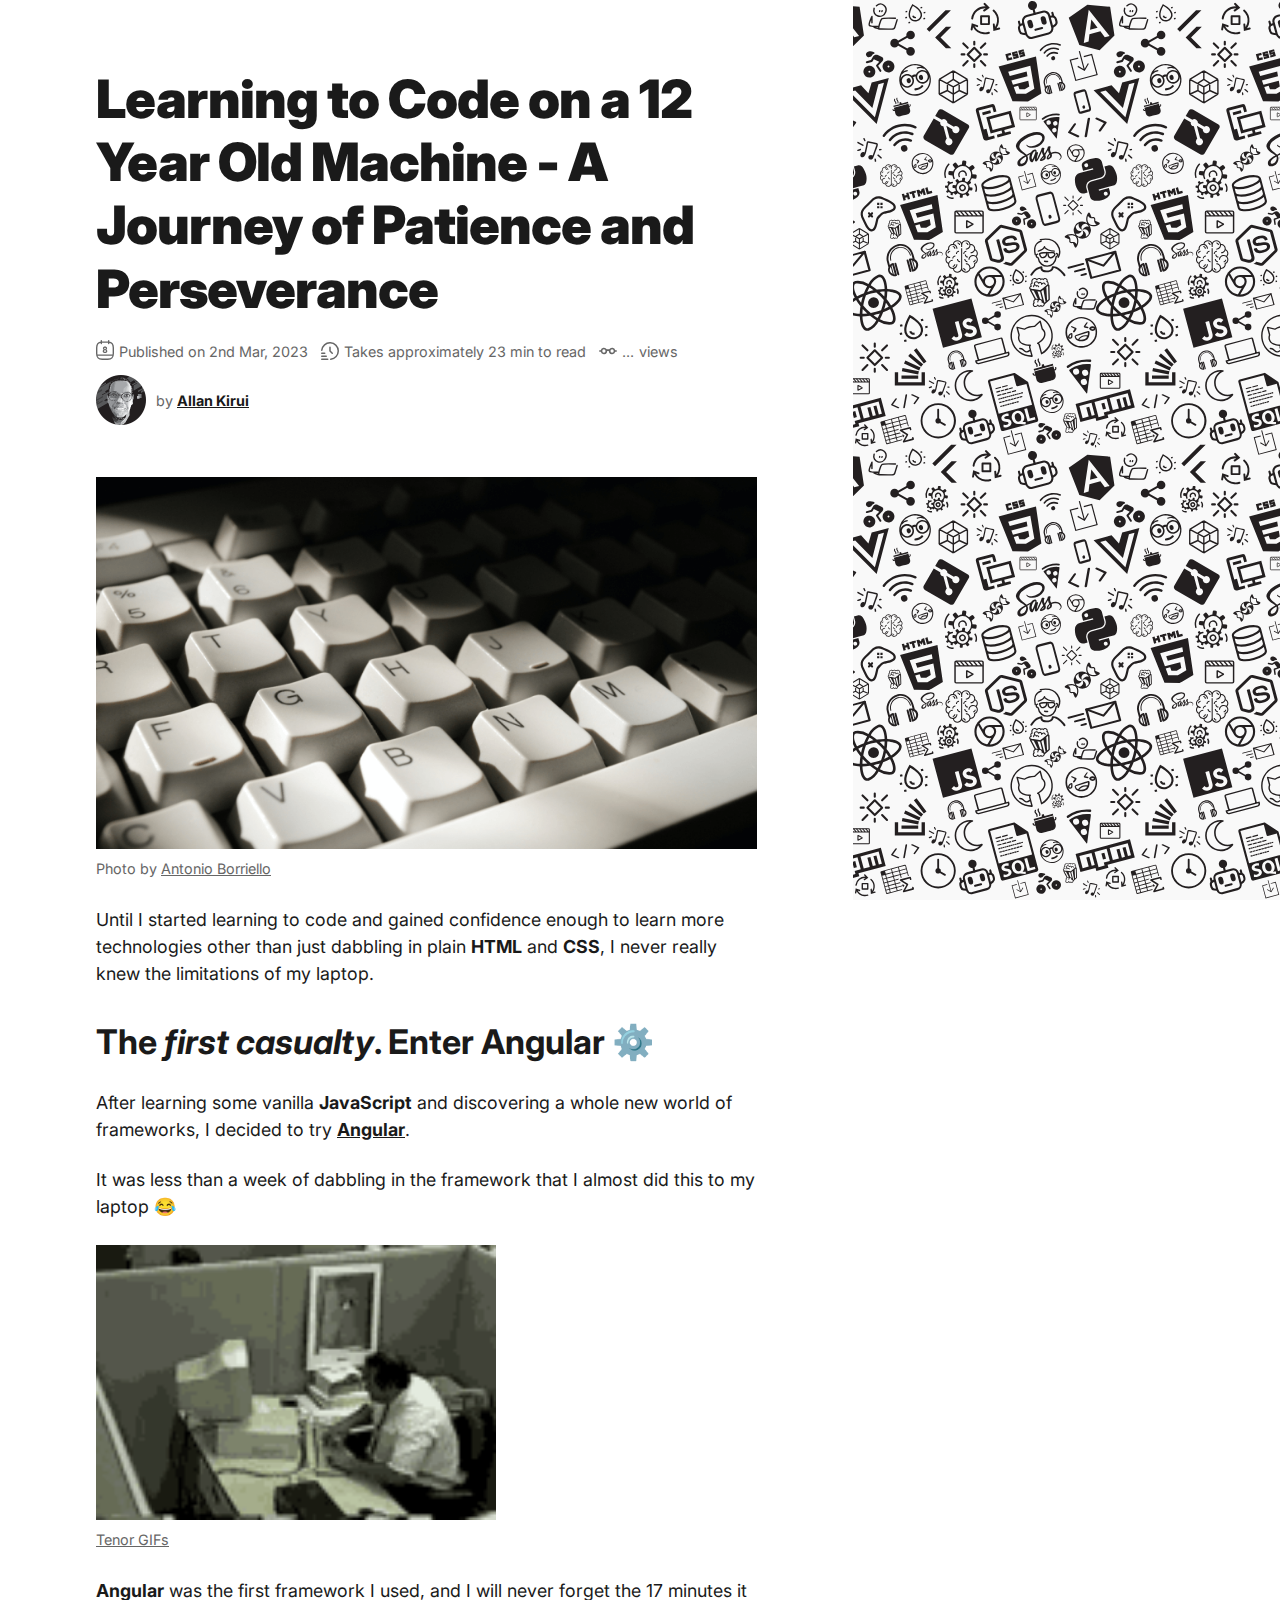
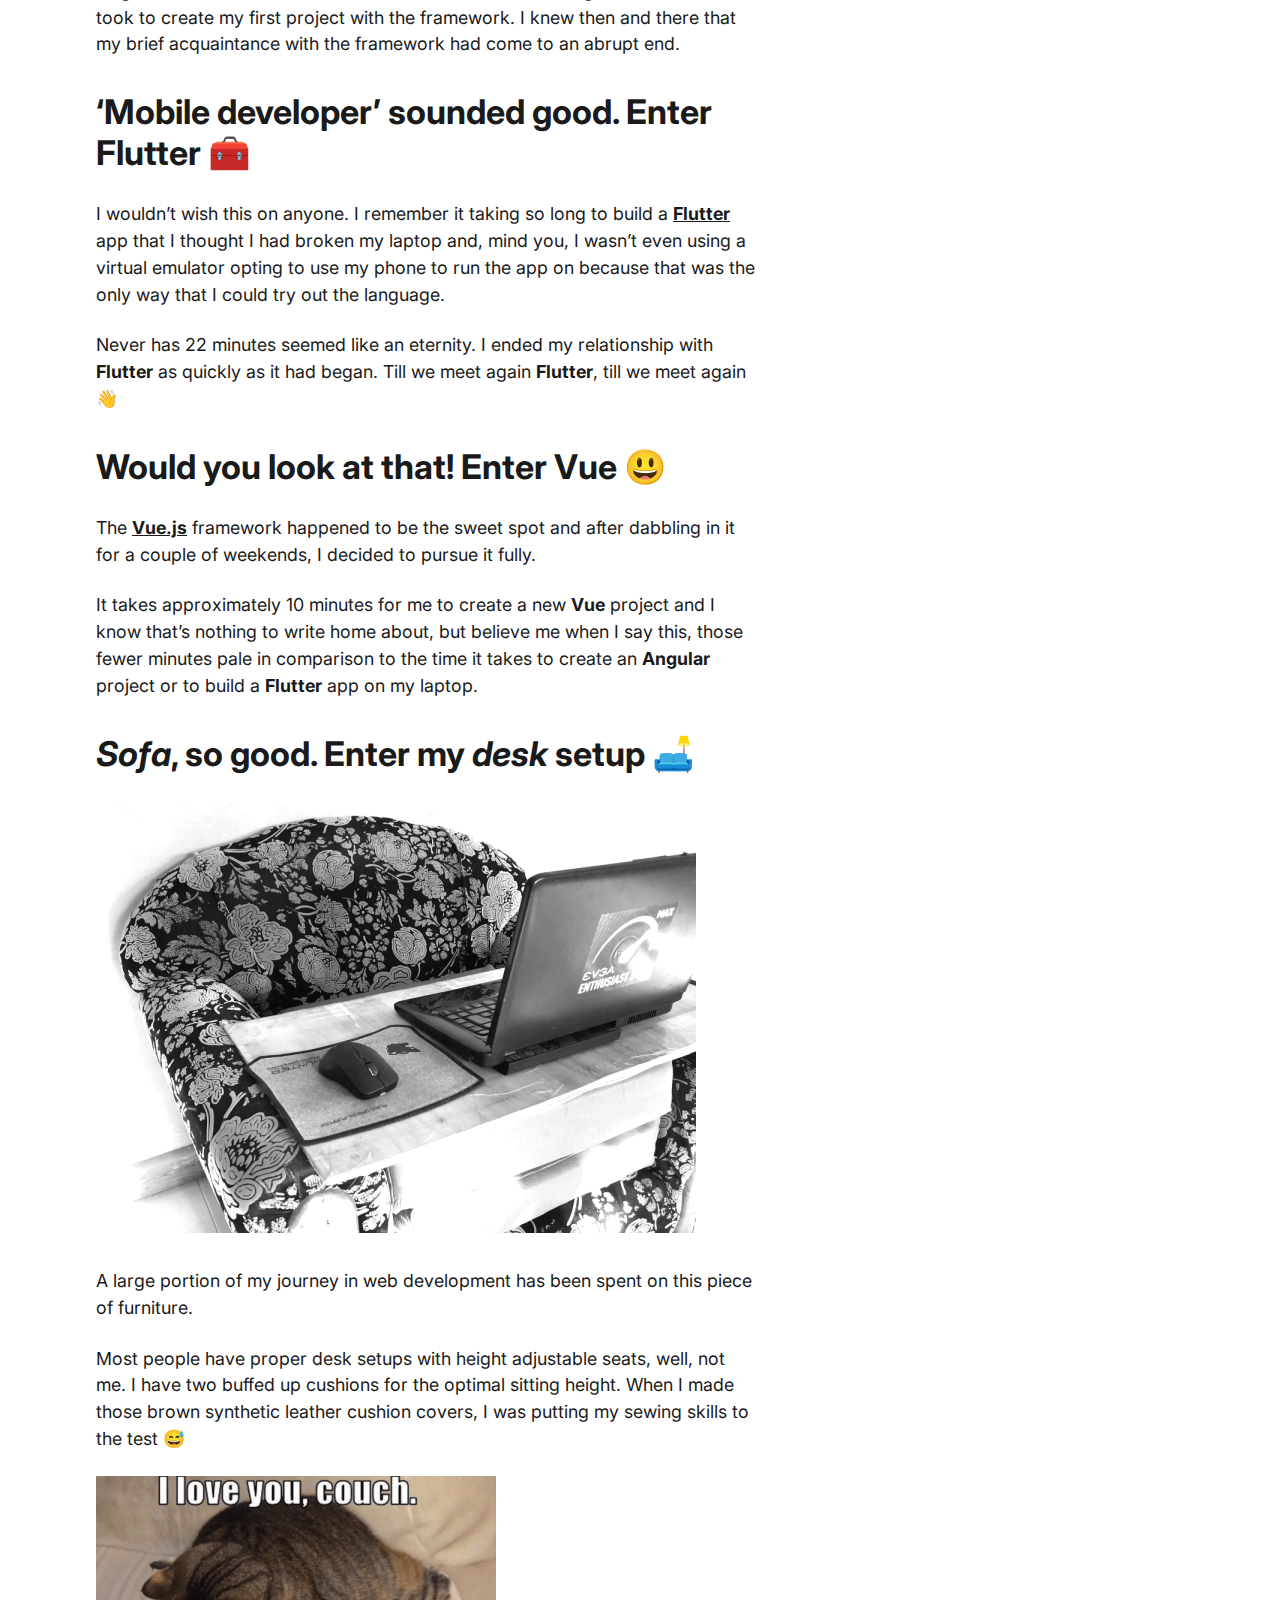
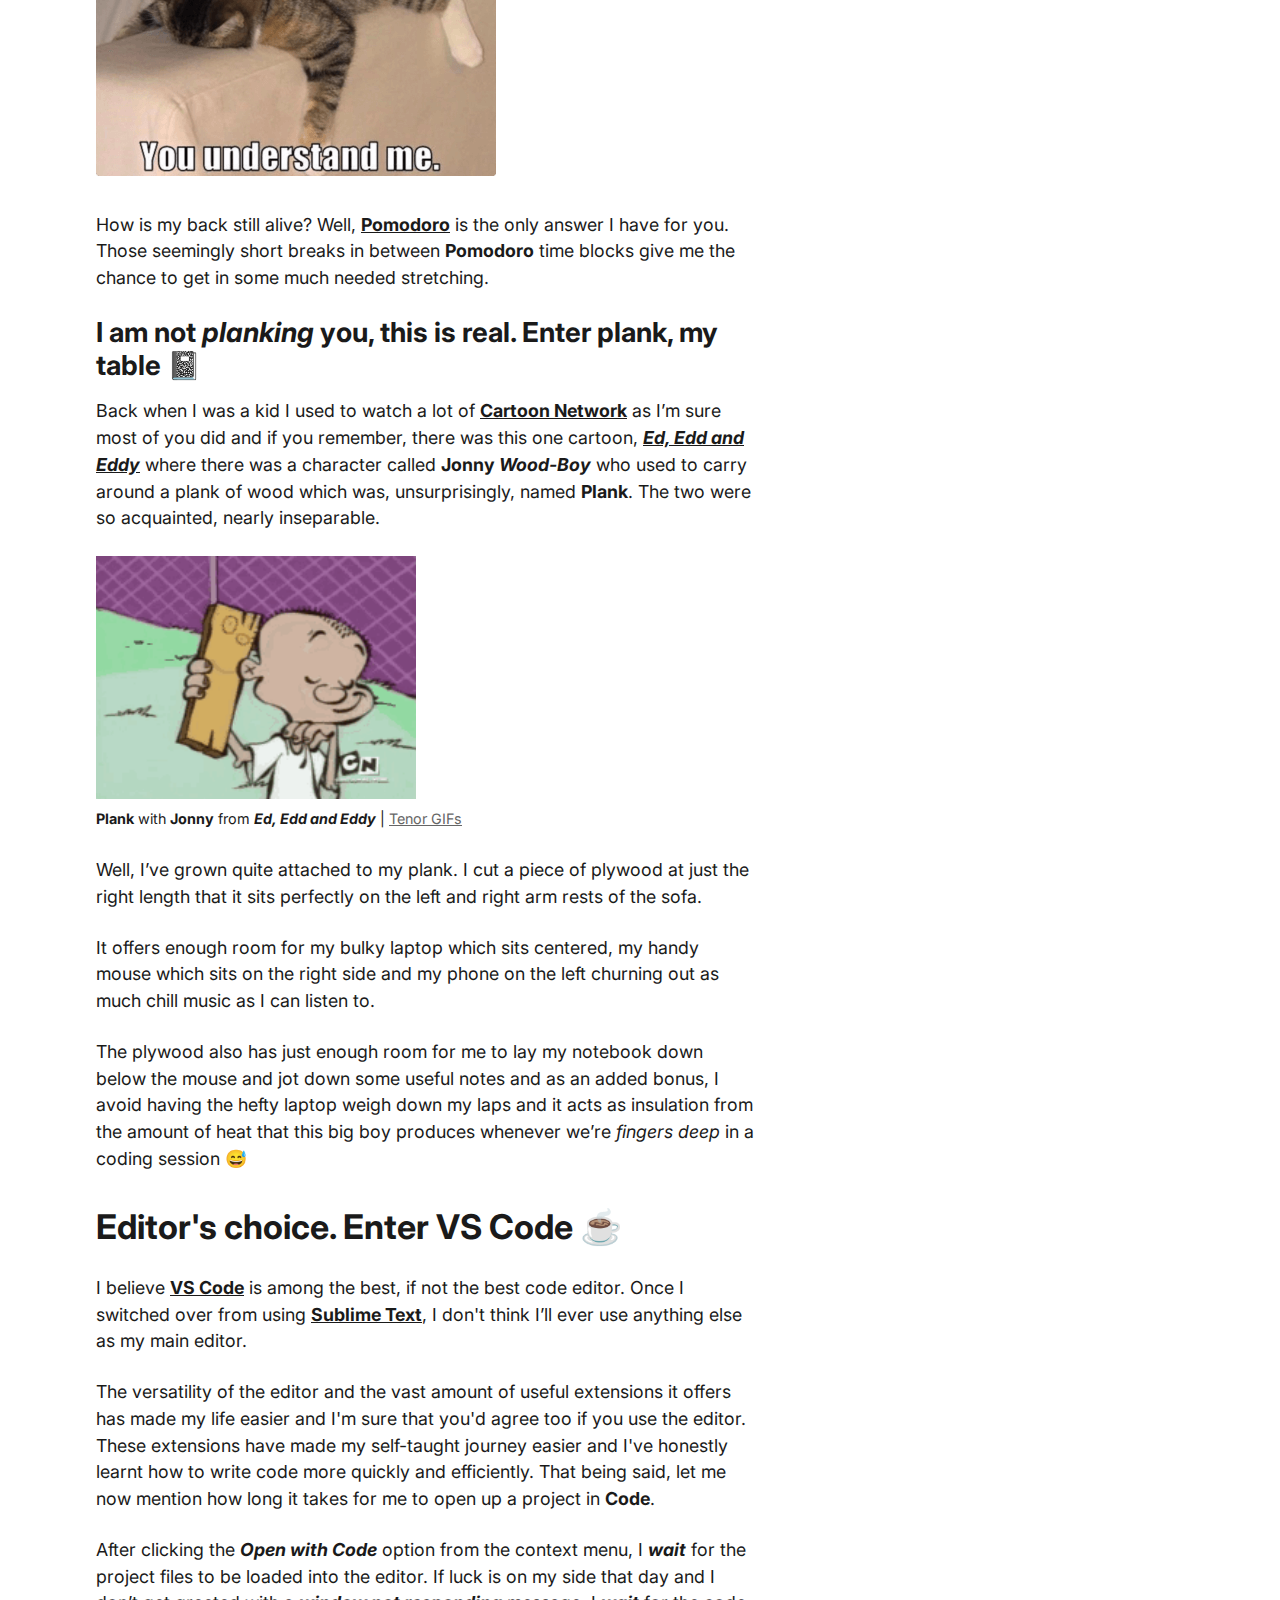
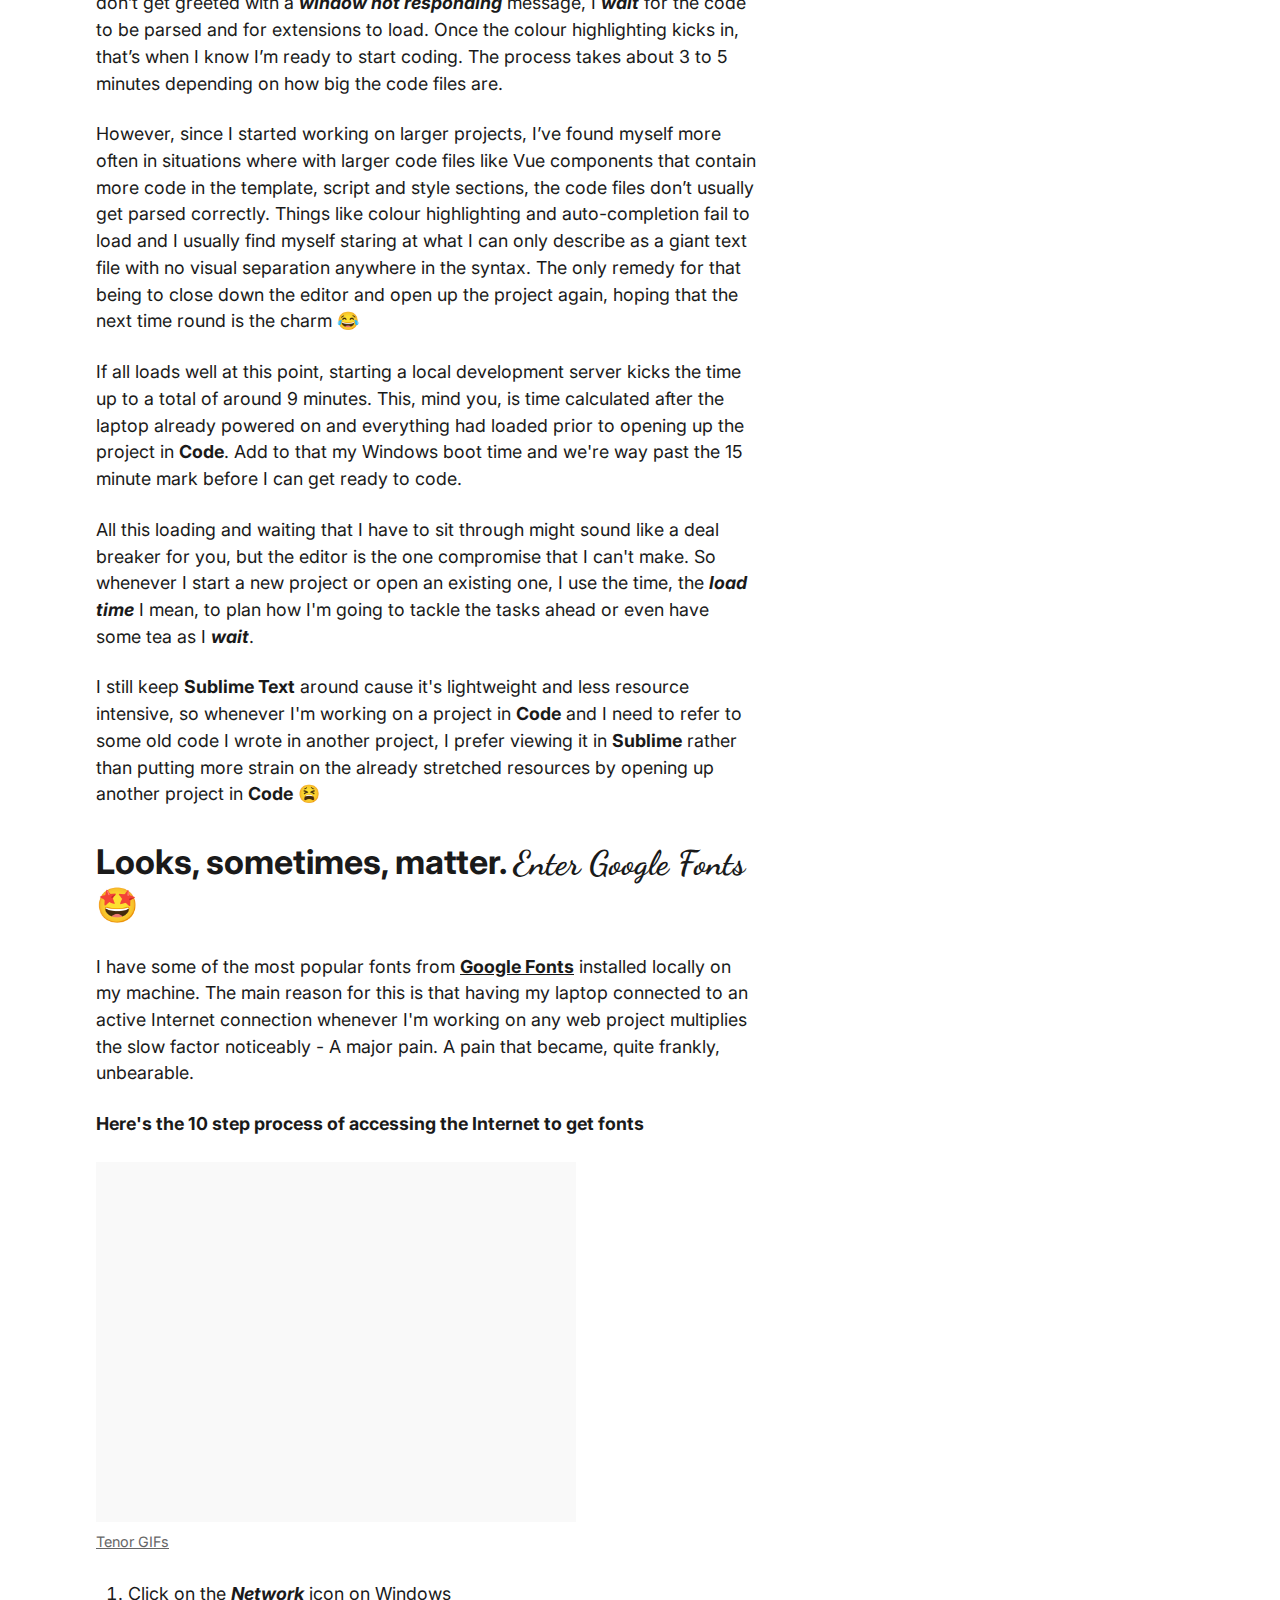
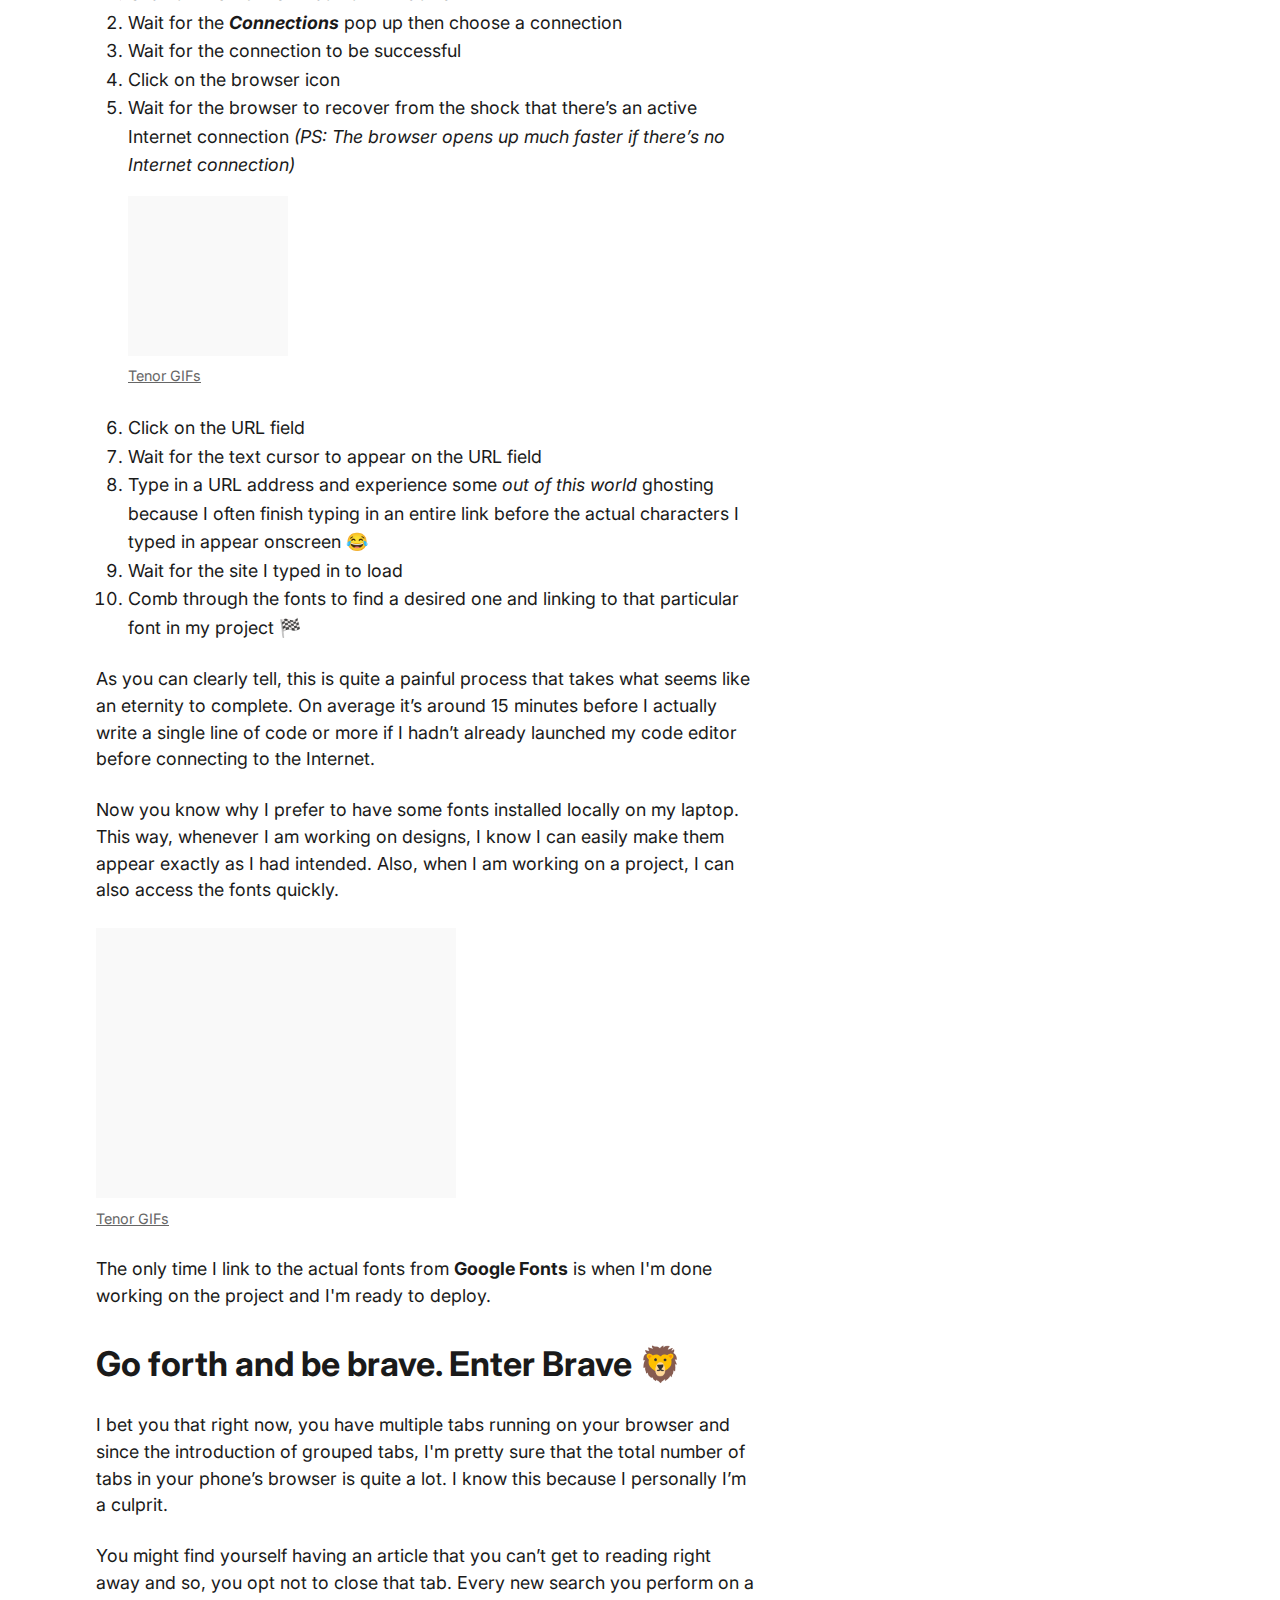
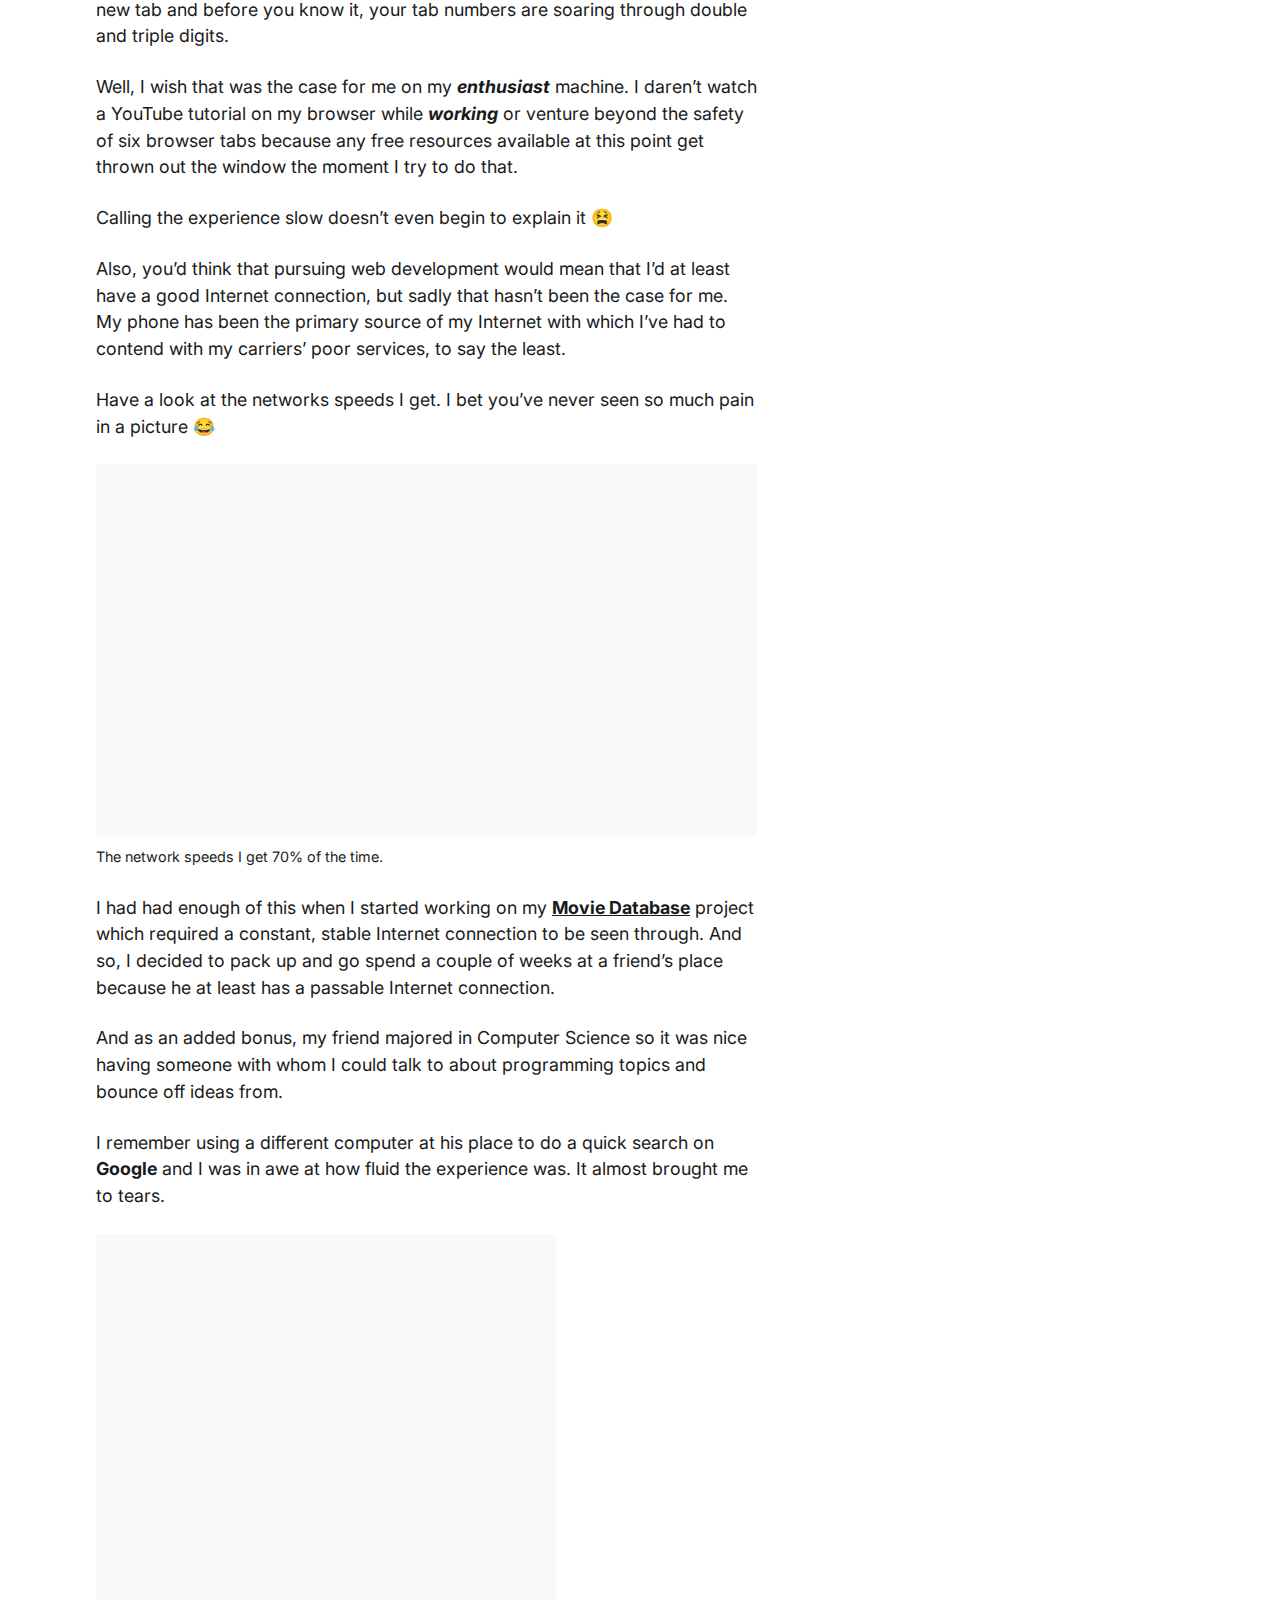
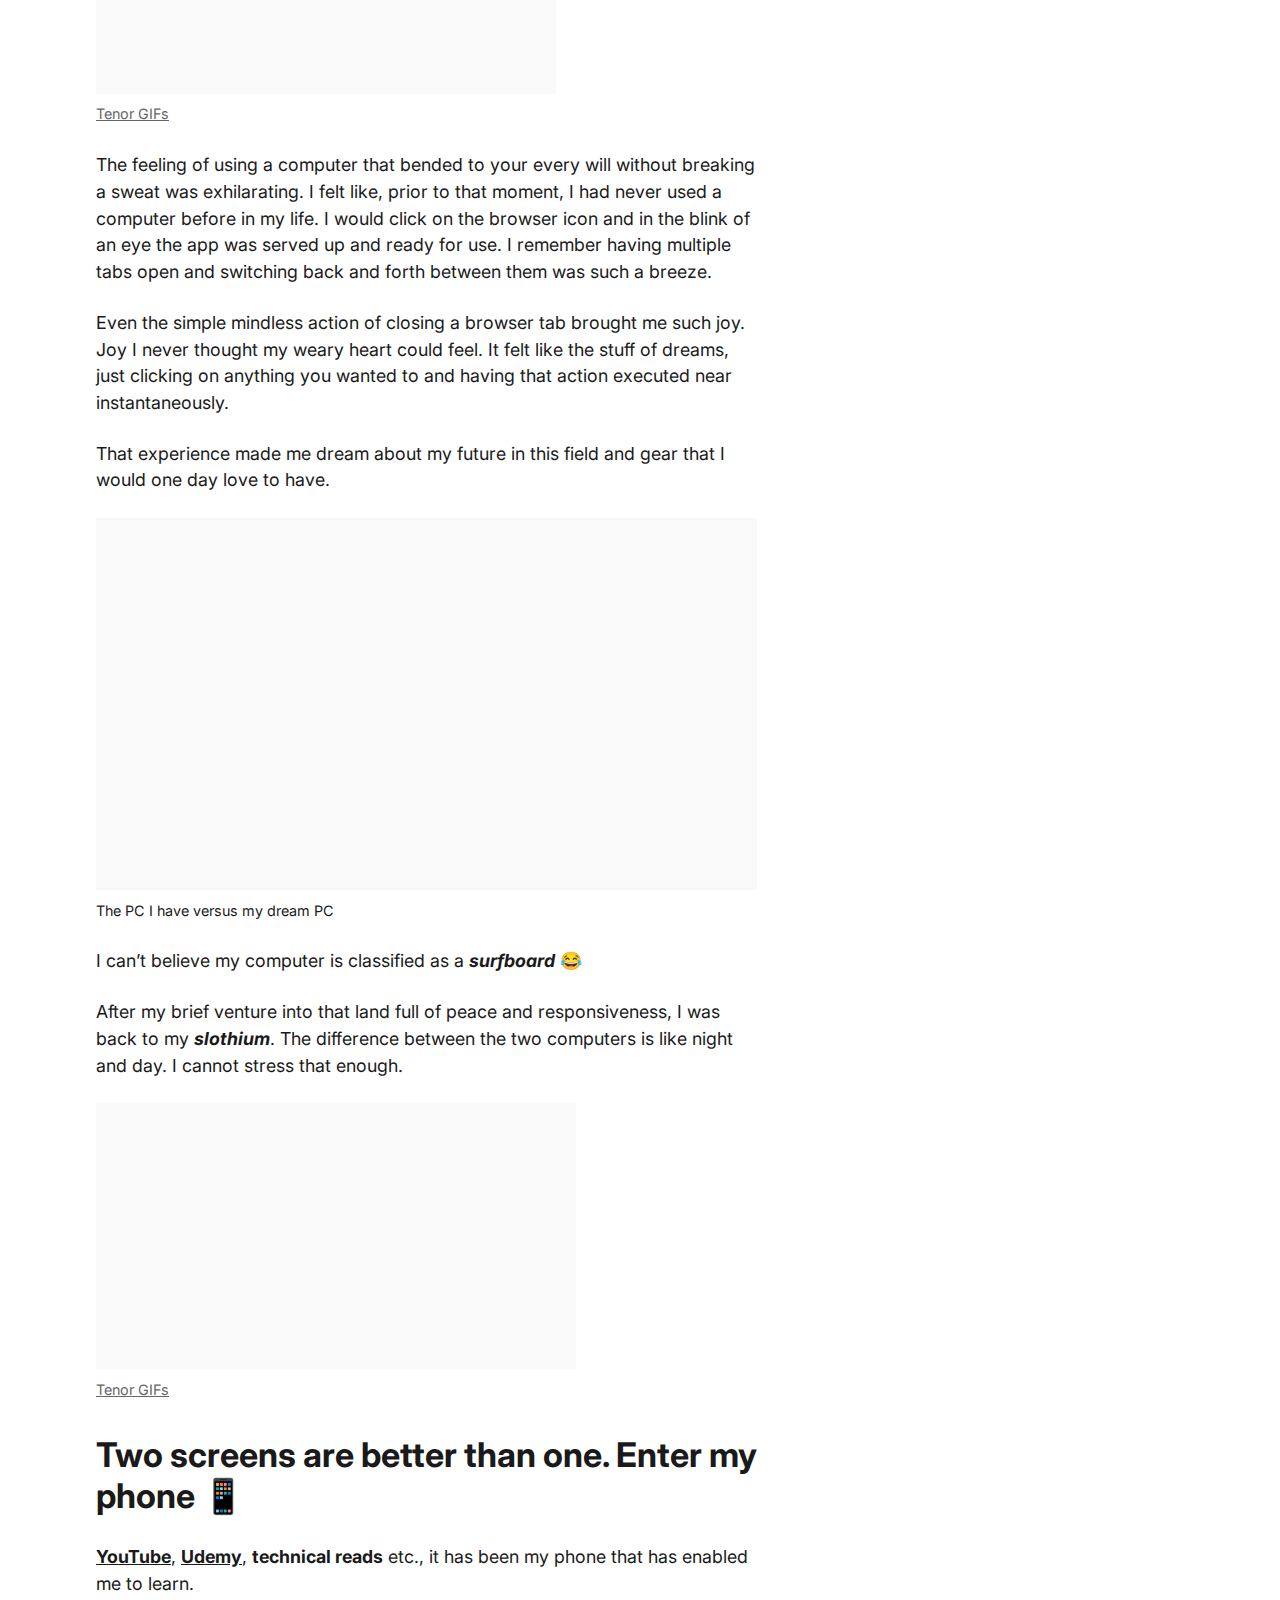
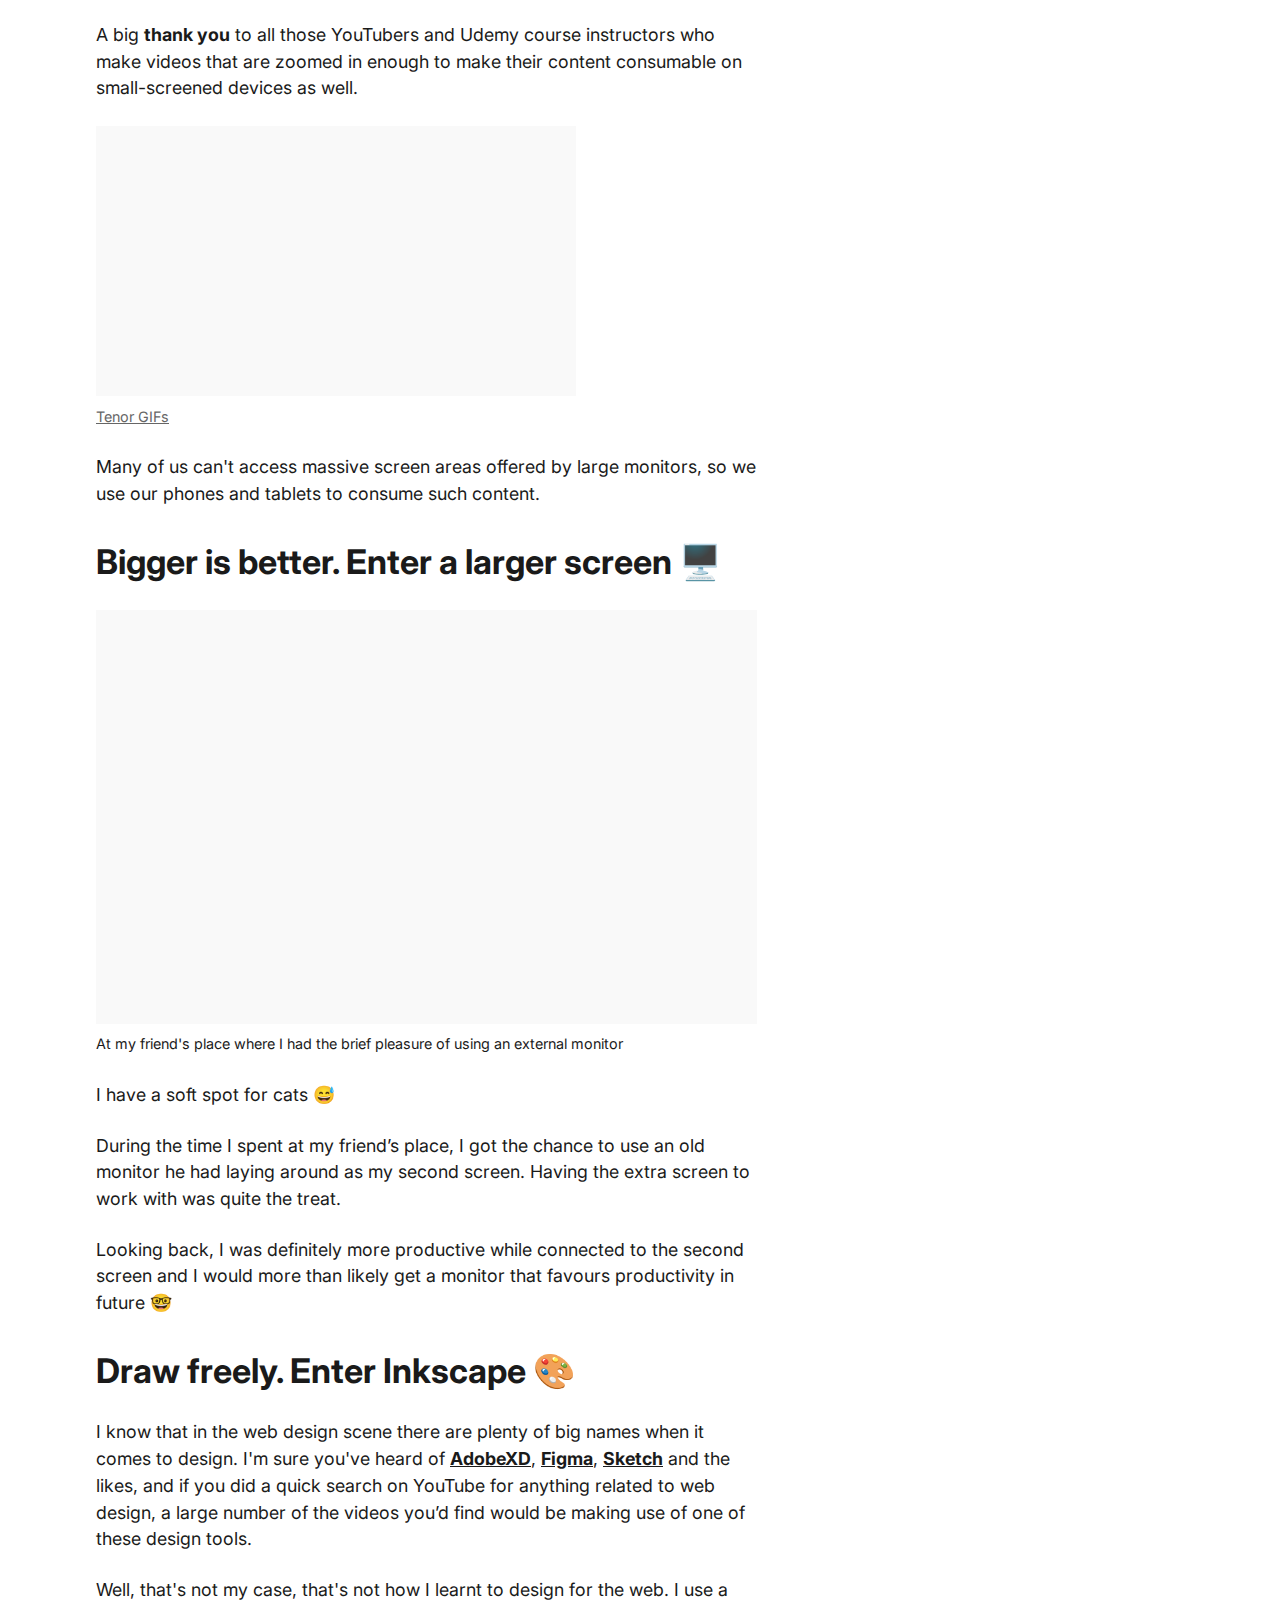
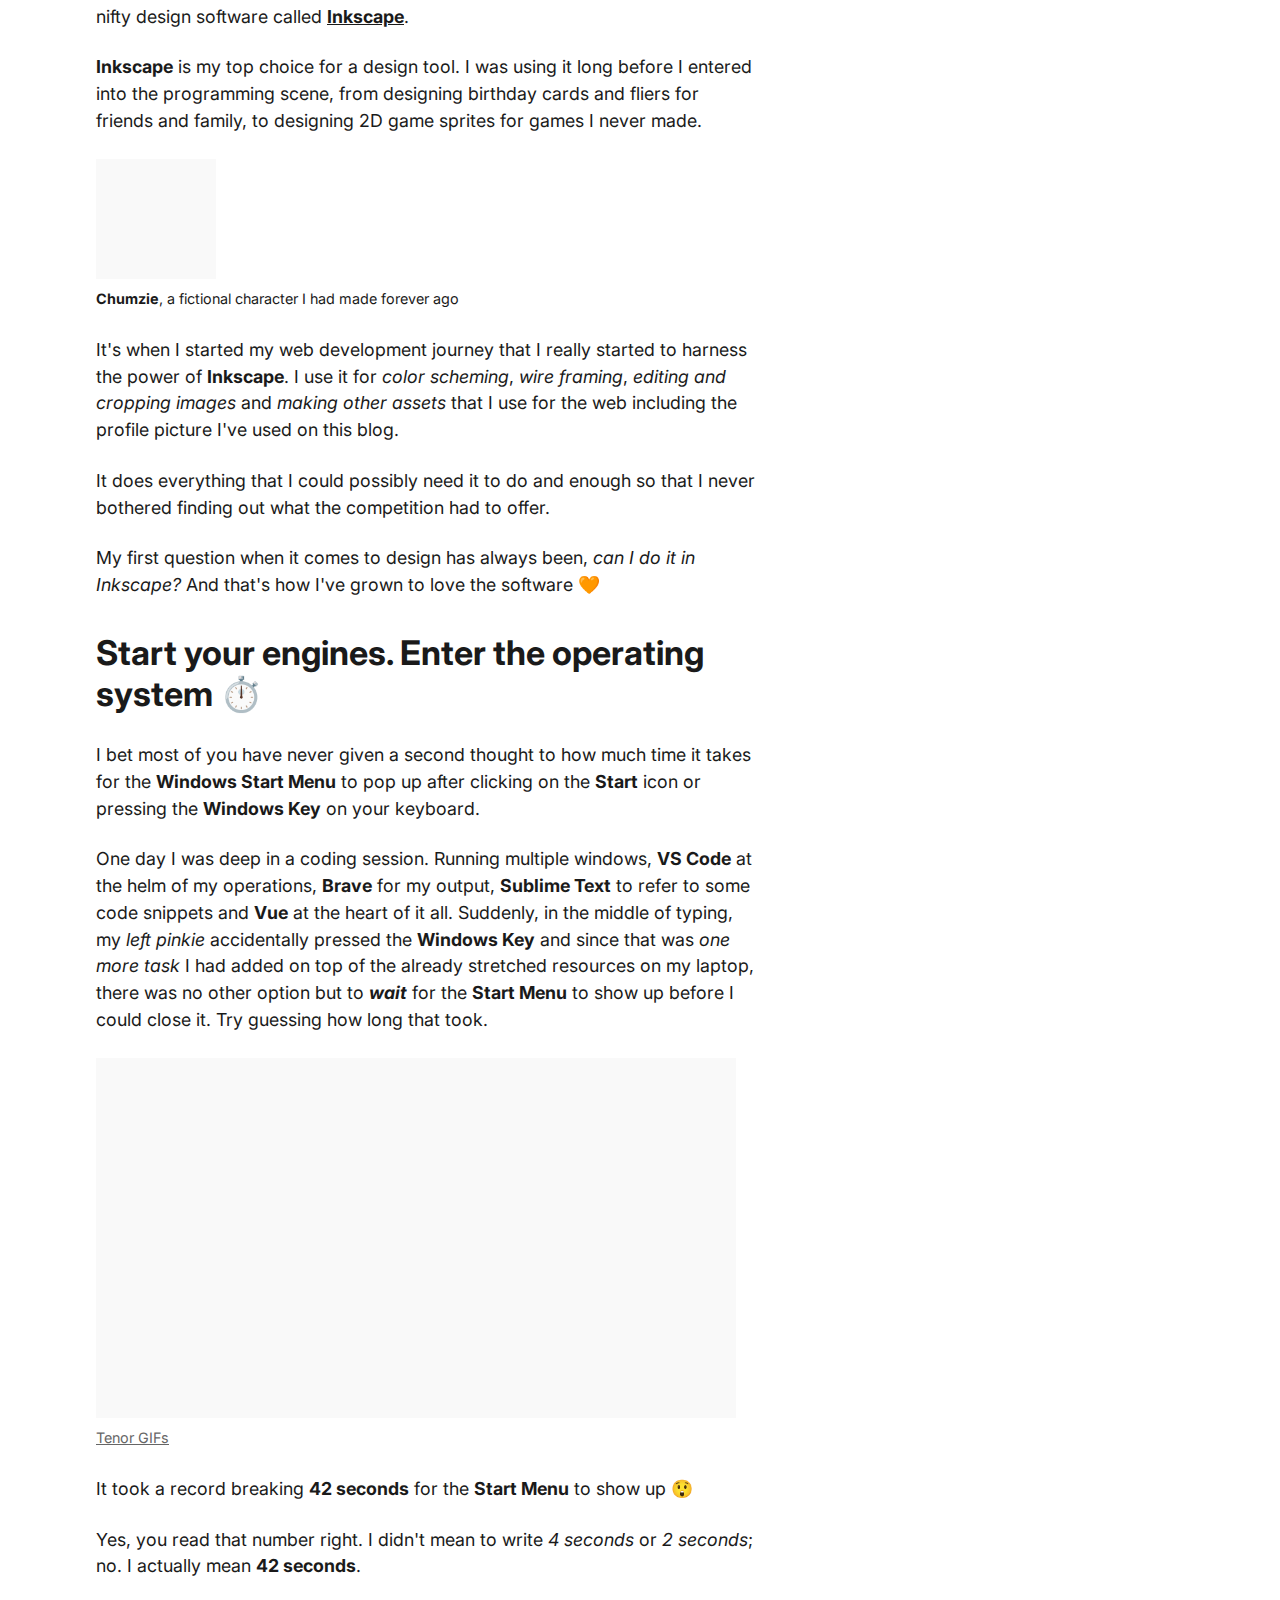
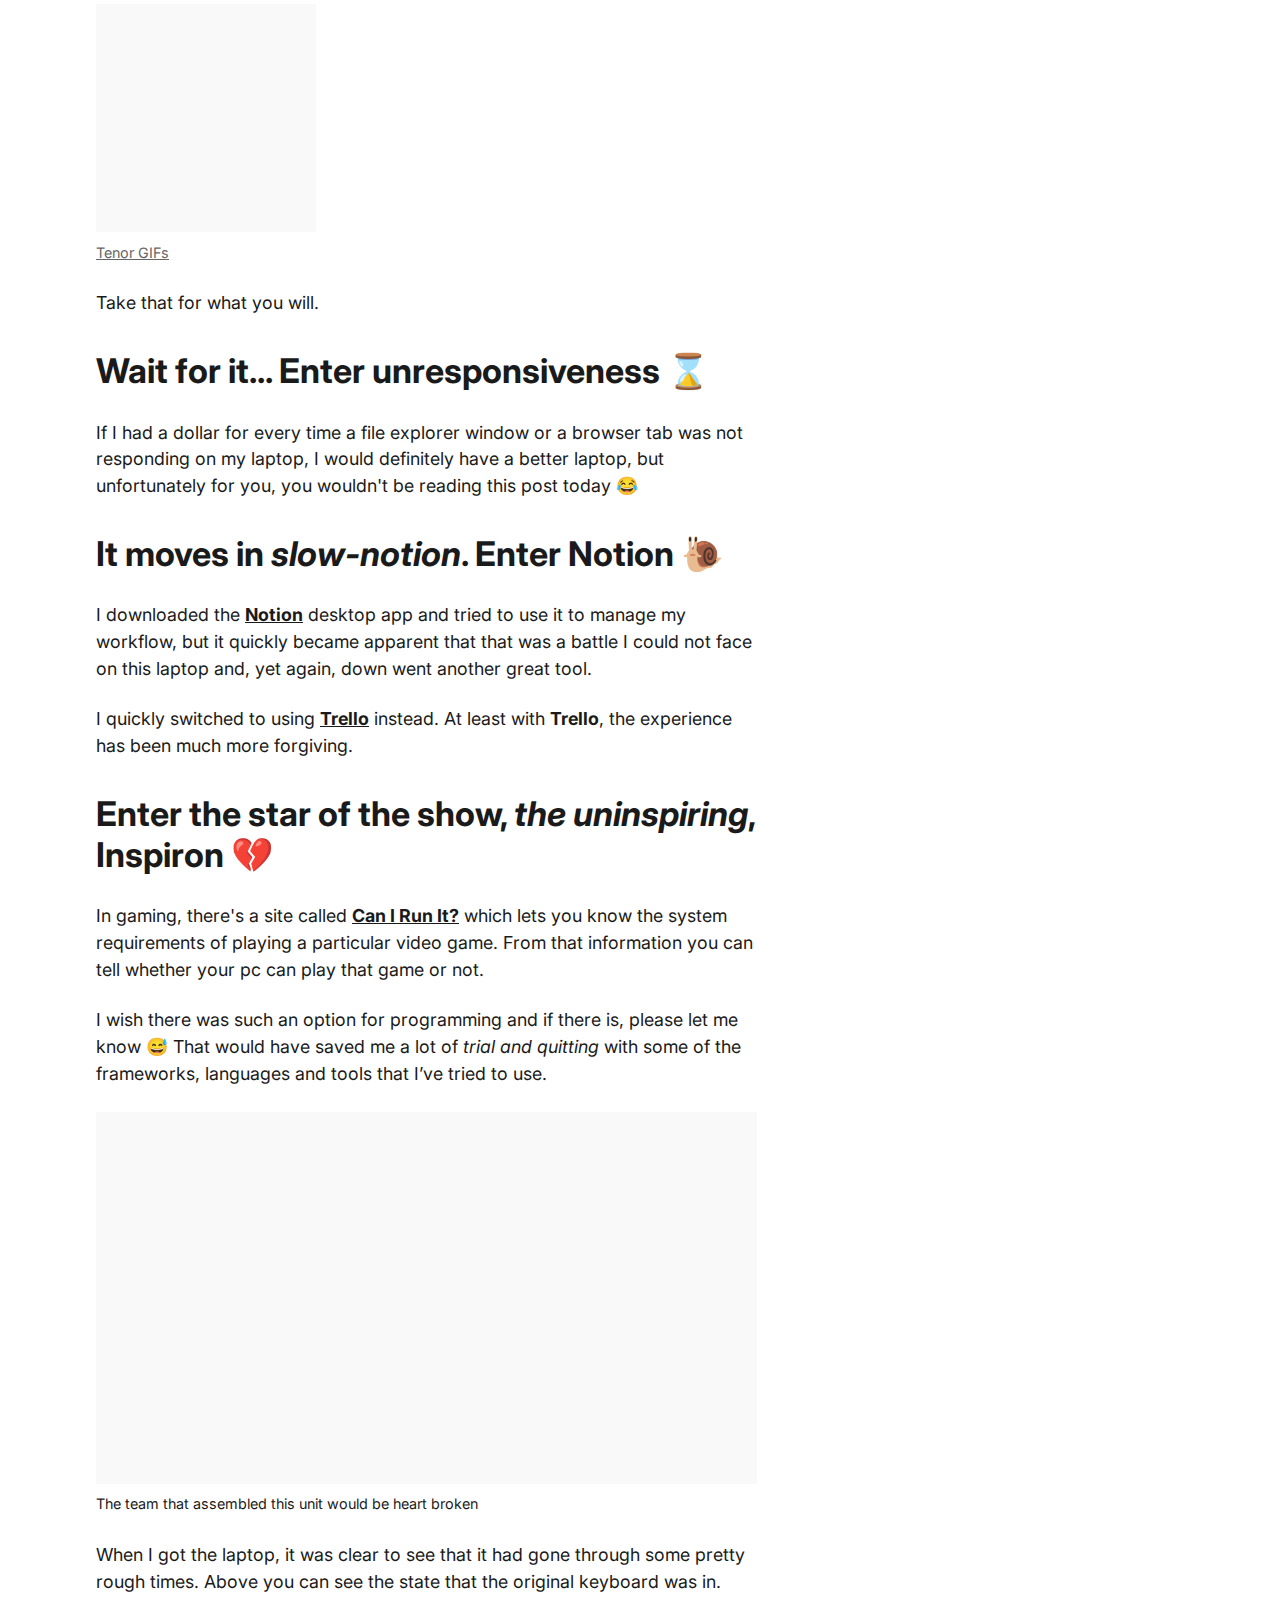
==== index.html @ 14302c40 "Add minor updates to blog content" ====
<!DOCTYPE html>
<html lang="en">
  <head>
    <meta charset="UTF-8" />
    <meta http-equiv="X-UA-Compatible" content="IE=edge" />
    <meta name="viewport" content="width=device-width, initial-scale=1.0" />
    <title>
      Learning to Code on a 12 Year Old Machine - A Journey of Patience and
      Perseverance
    </title>
    <meta
      name="description"
      content="I blog about my journey as a self-taught developer and the challenges I've faced while learning how to code on a 12-year-old computer."
    />

    <link
      rel="icon"
      type="image/png"
      sizes="32x32"
      href="./assets/img/title-icon.png"
    />

    <link rel="stylesheet" href="assets/styles/main.css" />
    <script src="assets/scripts/main.js" defer></script>
  </head>
  <body>
    <main id="main" class="article">
      <div class="container flex flex-jc-c xl:justify-start">
        <div
          class="text-wrapper flex flex-jc-c flex-fd-c xl:px-24 xl:w-2/3 lg:px-20 md:px-12 sm:px-6 px-4 py-4"
        >
          <div class="mx-auto w-full">
            <a
              href="#header"
              aria-labelledby="back-up"
              class="back-to-top"
              id="back-to-top"
            >
              <span id="back-up-text" class="back-up-text hidden"
                >Back to top</span
              >
              <span id="back-up-arrow" class="back-up-arrow">&#x1F815;</span>
            </a>

            <header id="header">
              <h1 class="article__title">
                Learning to Code on a 12 Year Old Machine - A Journey of
                Patience and Perseverance
              </h1>
              <div class="meta">
                <small class="article__date gray"
                  ><span
                    ><img
                      src="./assets/img/calendar.svg"
                      alt="calendar icon"
                      width="18"
                      height="20" /></span
                  >Published on
                  <time>2nd Mar, 2023</time>
                </small>
                <small class="article__time gray"
                  ><span
                    ><img
                      src="./assets/img/time.svg"
                      alt="clock icon"
                      width="18"
                      height="18" /></span
                  >Takes approximately 23 min to read
                </small>
                <small id="article-views" class="article__views gray hidden"
                  ><span
                    ><img
                      src="./assets/img/glasses.svg"
                      alt="glasses icon"
                      width="18"
                      height="18" /></span
                  ><span id="view-counter">...</span>views</small
                >

                <div class="article__author flex flex-ai-c">
                  <img
                    src="./assets/img/avatar-small.png"
                    alt="Allan's avatar"
                    width="50"
                    height="50"
                  />
                  <small class="gray"
                    >by
                    <a
                      href="https://allankirui.github.io"
                      target="_blank"
                      rel="noopener noreferrer"
                      >Allan Kirui</a
                    ></small
                  >
                </div>
              </div>
            </header>
            <div class="landing">
              <figure>
                <img
                  src="./assets/img/landing.webp"
                  alt="white computer keyboard on black surface"
                  width="800"
                  height="450"
                />
                <figcaption class="gray">
                  Photo by
                  <a
                    href="https://www.pexels.com/photo/white-computer-keyboard-on-black-surface-5829360/"
                    target="_blank"
                    rel="noopener noreferrer"
                    >Antonio Borriello</a
                  >
                </figcaption>
              </figure>
            </div>

            <p>
              Until I started learning to code and gained confidence enough to
              learn more technologies other than just dabbling in plain
              <strong>HTML</strong> and <strong>CSS</strong>, I never really
              knew the limitations of my laptop.
            </p>
            <h2>The <em>first casualty</em>. Enter Angular ⚙️</h2>
            <p>
              After learning some vanilla <strong>JavaScript</strong> and
              discovering a whole new world of frameworks, I decided to try
              <a
                href="https://angularjs.io/"
                target="_blank"
                rel="noopener noreferrer"
                ><strong>Angular</strong></a
              >.
            </p>
            <p>
              It was less than a week of dabbling in the framework that I almost
              did this to my laptop 😂
            </p>
            <figure>
              <img
                src="./assets/img/guaton-computadora.gif"
                alt="computer rage GIF"
                width="400"
                height="275"
              />
              <figcaption class="gray">
                <a
                  href="https://tenor.com/view/computer-rage-mad-funny-computer-rage-gif-20851767/"
                  target="_blank"
                  rel="noopener noreferrer"
                  >Tenor GIFs</a
                >
              </figcaption>
            </figure>
            <p>
              <strong>Angular</strong> was the first framework I used, and I
              will never forget the 17 minutes it took to create my first
              project with the framework. I knew then and there that my brief
              acquaintance with the framework had come to an abrupt end.
            </p>

            <!-- about Fluttter -->
            <h2>‘Mobile developer’ sounded good. Enter Flutter 🧰</h2>
            <p>
              I wouldn’t wish this on anyone. I remember it taking so long to
              build a
              <a
                href="https://flutter.dev/"
                target="_blank"
                rel="noopener noreferrer"
                ><strong>Flutter</strong></a
              >
              app that I thought I had broken my laptop and, mind you, I wasn’t
              even using a virtual emulator opting to use my phone to run the
              app on because that was the only way that I could try out the
              language.
            </p>
            <p>
              Never has 22 minutes seemed like an eternity. I ended my
              relationship with <strong>Flutter</strong> as quickly as it had
              began. Till we meet again <strong>Flutter</strong>, till we meet
              again 👋
            </p>

            <!-- about vue -->
            <h2>Would you look at that! Enter Vue 😃</h2>
            <p>
              The
              <a
                href="https://vuejs.org/"
                target="_blank"
                rel="noopener noreferrer"
                ><strong>Vue.js</strong></a
              >
              framework happened to be the sweet spot and after dabbling in it
              for a couple of weekends, I decided to pursue it fully.
            </p>
            <p>
              It takes approximately 10 minutes for me to create a new
              <strong>Vue</strong> project and I know that’s nothing to write
              home about, but believe me when I say this, those fewer minutes
              pale in comparison to the time it takes to create an
              <strong>Angular</strong> project or to build a
              <strong>Flutter</strong> app on my laptop.
            </p>

            <!-- about desk setup -->
            <h2><em>Sofa</em>, so good. Enter my <em>desk</em> setup 🛋️</h2>
            <figure>
              <img
                src="./assets/img/desk-setup.webp"
                alt="a single-seater couch with a laptop set on top of it"
                width="600"
                height="431"
                loading="lazy"
              />
            </figure>
            <p>
              A large portion of my journey in web development has been spent on
              this piece of furniture.
            </p>
            <p>
              Most people have proper desk setups with height adjustable seats,
              well, not me. I have two buffed up cushions for the optimal
              sitting height. When I made those brown synthetic leather cushion
              covers, I was putting my sewing skills to the test 😅
            </p>
            <figure>
              <img
                src="./assets/img/cat-on-sofa.webp"
                alt="a cat sleeping on its stomach on a sofa's arm rest"
                width="400"
                height="300"
                loading="lazy"
              />
            </figure>
            <p>
              How is my back still alive? Well,
              <a
                href="https://en.wikipedia.org/wiki/Pomodoro_Technique"
                target="_blank"
                rel="noopener noreferrer"
                ><strong>Pomodoro</strong></a
              >
              is the only answer I have for you. Those seemingly short breaks in
              between <strong>Pomodoro</strong> time blocks give me the chance
              to get in some much needed stretching.
            </p>

            <!-- about plank -->
            <h3>
              I am not <em>planking</em> you, this is real. Enter plank, my
              table 📓
            </h3>
            <p>
              Back when I was a kid I used to watch a lot of
              <a
                href="https://en.wikipedia.org/wiki/Cartoon_Network"
                target="_blank"
                rel="noopener noreferrer"
                ><strong>Cartoon Network</strong></a
              >
              as I’m sure most of you did and if you remember, there was this
              one cartoon,
              <a
                href="https://en.wikipedia.org/wiki/Ed,_Edd_n_Eddy"
                target="_blank"
                rel="noopener noreferrer"
                ><strong><em>Ed, Edd and Eddy</em></strong></a
              >
              where there was a character called
              <strong>Jonny <em>Wood-Boy</em></strong> who used to carry around
              a plank of wood which was, unsurprisingly, named
              <strong>Plank</strong>. The two were so acquainted, nearly
              inseparable.
            </p>
            <figure>
              <img
                src="./assets/img/plank-ed-edd-n-eddy.gif"
                alt="plank with jonny from ed, edd and eddy cartoon"
                width="320"
                height="243"
                loading="lazy"
              />
              <figcaption>
                <strong>Plank</strong> with <strong>Jonny</strong> from
                <strong><em>Ed, Edd and Eddy</em></strong
                >&nbsp;|&nbsp;<a
                  href="https://tenor.com/view/plank-ed-edd-n-eddy-gif-9936377/"
                  target="_blank"
                  rel="noopener noreferrer"
                  class="gray"
                  >Tenor GIFs</a
                >
              </figcaption>
            </figure>
            <p>
              Well, I’ve grown quite attached to my plank. I cut a piece of
              plywood at just the right length that it sits perfectly on the
              left and right arm rests of the sofa.
            </p>
            <p>
              It offers enough room for my bulky laptop which sits centered, my
              handy mouse which sits on the right side and my phone on the left
              churning out as much chill music as I can listen to.
            </p>
            <p>
              The plywood also has just enough room for me to lay my notebook
              down below the mouse and jot down some useful notes and as an
              added bonus, I avoid having the hefty laptop weigh down my laps
              and it acts as insulation from the amount of heat that this big
              boy produces whenever we’re <em>fingers deep</em> in a coding
              session 😅
            </p>

            <!-- about vs code -->
            <h2>Editor's choice. Enter VS Code ☕</h2>
            <p>
              I believe
              <strong>
                <a
                  href="https://code.visualstudio.com/"
                  target="_blank"
                  rel="noopener noreferrer"
                  >VS Code</a
                ></strong
              >
              is among the best, if not the best code editor. Once I switched
              over from using
              <strong
                ><a
                  href="https://www.sublimetext.com/"
                  target="_blank"
                  rel="noopener noreferrer"
                  >Sublime Text</a
                ></strong
              >, I don't think I’ll ever use anything else as my main editor.
            </p>
            <p>
              The versatility of the editor and the vast amount of useful
              extensions it offers has made my life easier and I'm sure that
              you'd agree too if you use the editor. These extensions have made
              my self-taught journey easier and I've honestly learnt how to
              write code more quickly and efficiently. That being said, let me
              now mention how long it takes for me to open up a project in
              <strong>Code</strong>.
            </p>
            <p>
              After clicking the <strong><em>Open with Code</em></strong> option
              from the context menu, I <strong><em>wait</em></strong> for the
              project files to be loaded into the editor. If luck is on my side
              that day and I don’t get greeted with a
              <strong><em>window not responding</em></strong> message, I
              <strong><em>wait</em></strong> for the code to be parsed and for
              extensions to load. Once the colour highlighting kicks in, that’s
              when I know I’m ready to start coding. The process takes about 3
              to 5 minutes depending on how big the code files are.
            </p>
            <p>
              However, since I started working on larger projects, I’ve found
              myself more often in situations where with larger code files like
              Vue components that contain more code in the template, script and
              style sections, the code files don’t usually get parsed correctly.
              Things like colour highlighting and auto-completion fail to load
              and I usually find myself staring at what I can only describe as a
              giant text file with no visual separation anywhere in the syntax.
              The only remedy for that being to close down the editor and open
              up the project again, hoping that the next time round is the charm
              😂
            </p>
            <p>
              If all loads well at this point, starting a local development
              server kicks the time up to a total of around 9 minutes. This,
              mind you, is time calculated after the laptop already powered on
              and everything had loaded prior to opening up the project in
              <strong>Code</strong>. Add to that my Windows boot time and we're
              way past the 15 minute mark before I can get ready to code.
            </p>
            <p>
              All this loading and waiting that I have to sit through might
              sound like a deal breaker for you, but the editor is the one
              compromise that I can't make. So whenever I start a new project or
              open an existing one, I use the time, the
              <strong><em>load time</em></strong> I mean, to plan how I'm going
              to tackle the tasks ahead or even have some tea as I
              <strong><em>wait</em></strong
              >.
            </p>
            <p>
              I still keep <strong>Sublime Text</strong> around cause it's
              lightweight and less resource intensive, so whenever I'm working
              on a project in <strong>Code</strong> and I need to refer to some
              old code I wrote in another project, I prefer viewing it in
              <strong>Sublime</strong> rather than putting more strain on the
              already stretched resources by opening up another project in
              <strong>Code</strong> 😫
            </p>

            <!-- about fonts -->
            <h2>
              Looks, sometimes, matter.
              <span class="font-2">Enter Google Fonts</span> 🤩
            </h2>
            <p>
              I have some of the most popular fonts from
              <strong
                ><a
                  href="https://fonts.google.com/"
                  target="_blank"
                  rel="noopener noreferrer"
                  >Google Fonts</a
                ></strong
              >
              installed locally on my machine. The main reason for this is that
              having my laptop connected to an active Internet connection
              whenever I'm working on any web project multiplies the slow factor
              noticeably - A major pain. A pain that became, quite frankly,
              unbearable.
            </p>
            <p>
              <strong>
                Here's the 10 step process of accessing the Internet to get
                fonts
              </strong>
            </p>
            <figure>
              <img
                src="./assets/img/spongebob-squarepants-to-do-list.gif"
                alt="Spongebob Squarepants to do list GIF"
                width="480"
                height="360"
                loading="lazy"
              />
              <figcaption class="gray">
                <a
                  href="https://tenor.com/view/spongebob-squarepants-to-do-list-long-list-gif-5580267/"
                  target="_blank"
                  rel="noopener noreferrer"
                  >Tenor GIFs</a
                >
              </figcaption>
            </figure>
            <ol>
              <li>
                Click on the <strong><em>Network</em></strong> icon on Windows
              </li>
              <li>
                Wait for the <strong><em>Connections</em></strong> pop up then
                choose a connection
              </li>
              <li>Wait for the connection to be successful</li>
              <li>Click on the browser icon</li>
              <li class="has-image">
                Wait for the browser to recover from the shock that there’s an
                active Internet connection
                <em
                  >(PS: The browser opens up much faster if there’s no Internet
                  connection)</em
                >
                <figure>
                  <img
                    src="./assets/img/seriously.gif"
                    alt="seriously GIF"
                    width="160"
                    height="160"
                    loading="lazy"
                  />
                  <figcaption class="gray">
                    <a
                      href="https://tenor.com/view/seriously-gif-23861497/"
                      target="_blank"
                      rel="noopener noreferrer"
                      >Tenor GIFs</a
                    >
                  </figcaption>
                </figure>
              </li>
              <li>Click on the URL field</li>
              <li>Wait for the text cursor to appear on the URL field</li>
              <li>
                Type in a URL address and experience some
                <em>out of this world</em>
                ghosting because I often finish typing in an entire link before
                the actual characters I typed in appear onscreen 😂
              </li>
              <li>Wait for the site I typed in to load</li>
              <li>
                Comb through the fonts to find a desired one and linking to that
                particular font in my project 🏁
              </li>
            </ol>
            <p>
              As you can clearly tell, this is quite a painful process that
              takes what seems like an eternity to complete. On average it’s
              around 15 minutes before I actually write a single line of code or
              more if I hadn’t already launched my code editor before connecting
              to the Internet.
            </p>
            <p>
              Now you know why I prefer to have some fonts installed locally on
              my laptop. This way, whenever I am working on designs, I know I
              can easily make them appear exactly as I had intended. Also, when
              I am working on a project, I can also access the fonts quickly.
            </p>
            <figure>
              <img
                src="./assets/img/modern-problems-chapelle.gif"
                alt="modern problems Dave Chapelle GIF"
                width="360"
                height="270"
                loading="lazy"
              />
              <figcaption class="gray">
                <a
                  href="https://tenor.com/view/modern-problems-chapelle-modern-solutions-gif-15497728/"
                  target="_blank"
                  rel="noopener noreferrer"
                  >Tenor GIFs</a
                >
              </figcaption>
            </figure>
            <p>
              The only time I link to the actual fonts from
              <strong>Google Fonts</strong> is when I'm done working on the
              project and I'm ready to deploy.
            </p>

            <!-- about Brave browser -->
            <h2>Go forth and be brave. Enter Brave 🦁</h2>
            <p>
              I bet you that right now, you have multiple tabs running on your
              browser and since the introduction of grouped tabs, I'm pretty
              sure that the total number of tabs in your phone’s browser is
              quite a lot. I know this because I personally I’m a culprit.
            </p>
            <p>
              You might find yourself having an article that you can’t get to
              reading right away and so, you opt not to close that tab. Every
              new search you perform on a new tab and before you know it, your
              tab numbers are soaring through double and triple digits.
            </p>
            <p>
              Well, I wish that was the case for me on my
              <strong><em>enthusiast</em></strong> machine. I daren’t watch a
              YouTube tutorial on my browser while
              <strong><em>working</em></strong> or venture beyond the safety of
              six browser tabs because any free resources available at this
              point get thrown out the window the moment I try to do that.
            </p>
            <p>
              Calling the experience slow doesn’t even begin to explain it 😫
            </p>
            <p>
              Also, you’d think that pursuing web development would mean that
              I’d at least have a good Internet connection, but sadly that
              hasn’t been the case for me. My phone has been the primary source
              of my Internet with which I’ve had to contend with my carriers’
              poor services, to say the least.
            </p>
            <p>
              Have a look at the networks speeds I get. I bet you’ve never seen
              so much pain in a picture 😂
            </p>
            <figure>
              <img
                src="./assets/img/network-speeds.png"
                alt="a screenshot showing a network's speed test results"
                width="800"
                height="450"
                loading="lazy"
              />
              <figcaption>The network speeds I get 70% of the time.</figcaption>
            </figure>
            <p>
              I had had enough of this when I started working on my
              <a
                href="https://allankirui.github.io/vue-movies/"
                target="_blank"
                rel="noopener noreferrer"
                ><strong>Movie Database</strong></a
              >
              project which required a constant, stable Internet connection to
              be seen through. And so, I decided to pack up and go spend a
              couple of weeks at a friend’s place because he at least has a
              passable Internet connection.
            </p>
            <p>
              And as an added bonus, my friend majored in Computer Science so it
              was nice having someone with whom I could talk to about
              programming topics and bounce off ideas from.
            </p>
            <p>
              I remember using a different computer at his place to do a quick
              search on <strong>Google</strong> and I was in awe at how fluid
              the experience was. It almost brought me to tears.
            </p>
            <figure>
              <img
                src="./assets/img/spongebob-sad.gif"
                alt="spongebob sad GIF"
                width="460"
                height="460"
                loading="lazy"
              />
              <figcaption class="gray">
                <a
                  href="https://tenor.com/view/spongebob-sad-sad-face-alone-waiting-gif-21396787.gif/"
                  target="_blank"
                  rel="noopener noreferrer"
                  >Tenor GIFs</a
                >
              </figcaption>
            </figure>
            <p>
              The feeling of using a computer that bended to your every will
              without breaking a sweat was exhilarating. I felt like, prior to
              that moment, I had never used a computer before in my life. I
              would click on the browser icon and in the blink of an eye the app
              was served up and ready for use. I remember having multiple tabs
              open and switching back and forth between them was such a breeze.
            </p>
            <p>
              Even the simple mindless action of closing a browser tab brought
              me such joy. Joy I never thought my weary heart could feel. It
              felt like the stuff of dreams, just clicking on anything you
              wanted to and having that action executed near instantaneously.
            </p>
            <p>
              That experience made me dream about my future in this field and
              gear that I would one day love to have.
            </p>
            <figure>
              <img
                src="./assets/img/the-pc-I-have-vs-my-dream-pc.png"
                alt="a screenshot showing the perform comparison of two CPUs"
                width="960"
                height="540"
                loading="lazy"
              />
              <figcaption>The PC I have versus my dream PC</figcaption>
            </figure>
            <p>
              I can’t believe my computer is classified as a
              <strong><em>surfboard</em></strong> 😂
            </p>
            <p>
              After my brief venture into that land full of peace and
              responsiveness, I was back to my <strong><em>slothium</em></strong
              >. The difference between the two computers is like night and day.
              I cannot stress that enough.
            </p>
            <figure>
              <img
                src="./assets/img/sobbing-sad-face.gif"
                alt="sobbing sad face GIF"
                width="480"
                height="266"
                loading="lazy"
              />
              <figcaption class="gray">
                <a
                  href="https://tenor.com/view/sobbing-sad-face-gif-21471465/"
                  target="_blank"
                  rel="noopener noreferrer"
                  >Tenor GIFs</a
                >
              </figcaption>
            </figure>

            <!-- about phone -->
            <h2>Two screens are better than one. Enter my phone 📱</h2>
            <p>
              <a
                href="https://youtube.com/"
                target="_blank"
                rel="noopener noreferrer"
                ><strong>YouTube</strong></a
              >,
              <a
                href="https://udemy.com/"
                target="_blank"
                rel="noopener noreferrer"
                ><strong>Udemy</strong></a
              >, <strong>technical reads</strong> etc., it has been my phone
              that has enabled me to learn.
            </p>
            <p>
              A big <strong>thank you</strong> to all those YouTubers and Udemy
              course instructors who make videos that are zoomed in enough to
              make their content consumable on small-screened devices as well.
            </p>
            <figure>
              <img
                src="./assets/img/leonardo-dicaprio-cheers.gif"
                alt="Leonardo Dicaprio cheers GIF"
                width="480"
                height="270"
                loading="lazy"
              />
              <figcaption class="gray">
                <a
                  href="https://tenor.com/view/drink-drunk-leo-leonardo-di-caprio-cheers-gif-10195246"
                  target="_blank"
                  rel="noopener noreferrer"
                  >Tenor GIFs</a
                >
              </figcaption>
            </figure>
            <p>
              Many of us can't access massive screen areas offered by large
              monitors, so we use our phones and tablets to consume such
              content.
            </p>

            <!-- about monitor -->
            <h2>Bigger is better. Enter a larger screen 🖥️</h2>
            <figure>
              <img
                src="./assets/img/allan-with-cat-wallpaper.png"
                alt="Allan sitting at a desk using a laptop which is connected to an external monitor"
                width="800"
                height="500"
                loading="lazy"
              />
              <figcaption>
                At my friend's place where I had the brief pleasure of using an
                external monitor
              </figcaption>
            </figure>
            <p>I have a soft spot for cats 😅</p>
            <p>
              During the time I spent at my friend’s place, I got the chance to
              use an old monitor he had laying around as my second screen.
              Having the extra screen to work with was quite the treat.
            </p>
            <p>
              Looking back, I was definitely more productive while connected to
              the second screen and I would more than likely get a monitor that
              favours productivity in future 🤓
            </p>

            <!-- about inkscape -->
            <h2>Draw freely. Enter Inkscape 🎨</h2>
            <p>
              I know that in the web design scene there are plenty of big names
              when it comes to design. I'm sure you've heard of
              <a
                href="https://www.adobe.com/products/xd/learn/get-started/what-is-adobe-xd-used-for.html/"
                target="_blank"
                rel="noopener noreferrer"
                ><strong>AdobeXD</strong></a
              >,
              <a
                href="https://www.figma.com/"
                target="_blank"
                rel="noopener noreferrer"
                ><strong>Figma</strong></a
              >,
              <a
                href="https://www.sketch.com/"
                target="_blank"
                rel="noopener noreferrer"
                ><strong>Sketch</strong></a
              >
              and the likes, and if you did a quick search on YouTube for
              anything related to web design, a large number of the videos you’d
              find would be making use of one of these design tools.
            </p>
            <p>
              Well, that's not my case, that's not how I learnt to design for
              the web. I use a nifty design software called
              <a
                href="https://inkscape.org/"
                target="_blank"
                rel="noopener noreferrer"
                ><strong>Inkscape</strong></a
              >.
            </p>
            <p>
              <strong>Inkscape</strong> is my top choice for a design tool. I
              was using it long before I entered into the programming scene,
              from designing birthday cards and fliers for friends and family,
              to designing 2D game sprites for games I never made.
            </p>
            <figure>
              <img
                src="./assets/img/chumzie.jpg"
                alt="a 2D sprite for a video game character"
                width="120"
                height="120"
                loading="lazy"
              />
              <figcaption>
                <strong>Chumzie</strong>, a fictional character I had made
                forever ago
              </figcaption>
            </figure>
            <p>
              It's when I started my web development journey that I really
              started to harness the power of <strong>Inkscape</strong>. I use
              it for <em>color scheming</em>, <em>wire framing</em>,
              <em>editing and cropping images</em> and
              <em>making other assets</em> that I use for the web including the
              profile picture I've used on this blog.
            </p>
            <p>
              It does everything that I could possibly need it to do and enough
              so that I never bothered finding out what the competition had to
              offer.
            </p>
            <p>
              My first question when it comes to design has always been,
              <em>can I do it in Inkscape?</em> And that's how I've grown to
              love the software 🧡
            </p>

            <!-- about operating system -->
            <h2>Start your engines. Enter the operating system ⏱️</h2>
            <p>
              I bet most of you have never given a second thought to how much
              time it takes for the <strong>Windows Start Menu</strong> to pop
              up after clicking on the <strong>Start</strong> icon or pressing
              the <strong>Windows Key</strong> on your keyboard.
            </p>
            <p>
              One day I was deep in a coding session. Running multiple windows,
              <strong>VS Code</strong> at the helm of my operations,
              <strong>Brave</strong> for my output,
              <strong>Sublime Text</strong> to refer to some code snippets and
              <strong>Vue</strong> at the heart of it all. Suddenly, in the
              middle of typing, my <em>left pinkie</em> accidentally pressed the
              <strong>Windows Key</strong> and since that was
              <em>one more task</em> I had added on top of the already stretched
              resources on my laptop, there was no other option but to
              <strong><em>wait</em></strong> for the
              <strong>Start Menu</strong> to show up before I could close it.
              Try guessing how long that took.
            </p>
            <figure>
              <img
                src="./assets/img/mr-bean-waiting.gif"
                alt="Mr. Bean waiting GIF"
                width="640"
                height="360"
                loading="lazy"
              />
              <figcaption class="gray">
                <a
                  href="https://tenor.com/view/mr-bean-mr-bean-bored-waiting-gif-16962141/"
                  target="_blank"
                  rel="noopener noreferrer"
                  >Tenor GIFs</a
                >
              </figcaption>
            </figure>
            <p>
              It took a record breaking <strong>42 seconds</strong> for the
              <strong>Start Menu</strong> to show up 😲
            </p>
            <p>
              Yes, you read that number right. I didn't mean to write
              <em>4 seconds</em> or <em>2 seconds</em>; no. I actually mean
              <strong>42 seconds</strong>.
            </p>
            <figure>
              <img
                src="./assets/img/wow-what-is-life.gif"
                alt="wow what is life GIF"
                width="220"
                height="228"
                loading="lazy"
              />
              <figcaption class="gray">
                <a
                  href="https://tenor.com/view/wow-what-is-life-meh-gif-14038854/"
                  target="_blank"
                  rel="noopener noreferrer"
                  >Tenor GIFs</a
                >
              </figcaption>
            </figure>
            <p>Take that for what you will.</p>

            <!-- about unresponsiveness -->
            <h2>Wait for it... Enter unresponsiveness ⌛</h2>
            <p>
              If I had a dollar for every time a file explorer window or a
              browser tab was not responding on my laptop, I would definitely
              have a better laptop, but unfortunately for you, you wouldn't be
              reading this post today 😂
            </p>

            <!-- about notion -->
            <h2>It moves in <em>slow-notion</em>. Enter Notion 🐌</h2>
            <p>
              I downloaded the
              <a
                href="https://notion.so/"
                target="_blank"
                rel="noopener noreferrer"
                ><strong>Notion</strong></a
              >
              desktop app and tried to use it to manage my workflow, but it
              quickly became apparent that that was a battle I could not face on
              this laptop and, yet again, down went another great tool.
            </p>
            <p>
              I quickly switched to using
              <a
                href="https://trello.com/"
                target="_blank"
                rel="noopener noreferrer"
                ><strong>Trello</strong></a
              >
              instead. At least with <strong>Trello</strong>, the experience has
              been much more forgiving.
            </p>

            <!-- about inspiron -->
            <h2>
              Enter the star of the show, <em>the uninspiring</em>, Inspiron 💔
            </h2>
            <p>
              In gaming, there's a site called
              <a
                href="https://systemrequirementslab.com/cyri/"
                target="_blank"
                rel="noopener noreferrer"
                ><strong>Can I Run It?</strong></a
              >
              which lets you know the system requirements of playing a
              particular video game. From that information you can tell whether
              your pc can play that game or not.
            </p>
            <p>
              I wish there was such an option for programming and if there is,
              please let me know 😅 That would have saved me a lot of
              <em>trial and quitting</em> with some of the frameworks, languages
              and tools that I’ve tried to use.
            </p>
            <figure>
              <img
                src="./assets/img/original-keyboard.png"
                alt="a detached laptop keyboard missing some of its keys"
                width="800"
                height="450"
                loading="lazy"
              />
              <figcaption>
                The team that assembled this unit would be heart broken
              </figcaption>
            </figure>
            <p>
              When I got the laptop, it was clear to see that it had gone
              through some pretty rough times. Above you can see the state that
              the original keyboard was in. Some keys were missing, lost in a
              place unknown, and the ones that were intact were really hard to
              actuate. The story of what happened to this poor keyboard is best
              left for the previous owner. You and I can only imagine the life
              that it was subjected to.
            </p>
            <p>
              All I know is that some kids dropped the near
              <em>4 kilogram (8.8 pound)</em> behemoth and only the bezel took
              the hit, and I honestly wouldn't blame them.
            </p>
            <figure>
              <img
                src="./assets/img/desk-setup-with-space-for-book.png"
                alt="a laptop with a broken front bezel place on top of a piece of plywood that is sitting on both arm rests of a single-seater sofa"
                width="800"
                height="454"
                loading="lazy"
              />
              <figcaption>
                The laptop with a partially broken front bezel
              </figcaption>
            </figure>
            <p>
              It still amazes me that the screen somehow managed to go unscathed
              😂
            </p>
            <figure>
              <img
                src="./assets/img/nokia-3310-hammer.jpg"
                alt="nokia 3310 mounted on a hammer"
                width="220"
                height="221"
                loading="lazy"
              />
              <figcaption class="gray">
                <a
                  href="https://knowyourmeme.com/photos/1703441-indestructible-nokia-3310/"
                  target="_blank"
                  rel="noopener noreferrer"
                  >Know Your Meme</a
                >
              </figcaption>
            </figure>
            <p>I wouldn't want to see the floor where all this happened.</p>
            <p>
              Soon after I got it, I walked into a repair shop which was more of
              a junk yard for dead computers, TVs and other electronics that
              seemed to be in use way back before I arrived on the blue planet.
              Many of which didn't seem like they would ever see another day of
              life. They seemed like they were just there to be
              <em>bled dry</em> for parts. To date, I still wonder if even half
              of them had any owners who were coming back for them or the owners
              had resigned to the hash truth of their realities and just decided
              to pawn their electronics as parts or forfeited them entirely.
            </p>
            <p>
              So I asked the repair guy if he could find me a keyboard. Not if
              he had a keyboard, but <em>if he could find one.</em>
            </p>
            <p>
              <em
                >The convention when going to repair shops, since I can
                remember, has always been to ask if they 'could find' whatever
                part it was that you were looking for and if the repair guy said
                he didn't have what you needed, you'd see him walk out of his
                shop carrying your device and he'd tell you to follow him as he
                took you to the various other repair shops around as he asked on
                your behalf if they could find the part which you were
                looking.</em
              >
            </p>
            <p>
              <em
                >He’d do this for you at about two or three other shops with no
                luck and then he'd turn to you and tell you to give him your
                phone number and that he’d be sure to let you know if he found
                any of the parts you were looking for. Sometimes he never did
                and you were basically forced to accept your device’s fate and
                just come back to the repair shop and sell it for parts. At
                least that way, you didn't have a dead piece of tech taking up
                space and gathering up dust in your home.</em
              >
            </p>
            <p>
              Fortunately for me, the repair guy took a quick glance at my
              laptop and then walked into the back of his shop and a few moments
              later emerged carrying in his hand what seemed to be the twin
              sibling of my laptop.
            </p>
            <p>
              I felt like the luckiest Joe alive because he had the same exact
              laptop as mine, although that one was far too gone, but at least
              it had one thing going for it, the keyboard.
            </p>
            <p>
              He then gracefully removed the keyboard from the old relic and
              switched it out with mine. After a quick test of all the keys in a
              text document and the affirmation that they were all responsive,
              the light at the end of the tunnel started shining a tad brighter
              😊
            </p>
            <p>
              It's a shame that I couldn't get to fix the broken front bezel
              because someone else had already gotten that piece of the
              <em>pie</em>.
            </p>
            <p>
              Looking back at that moment, I'm glad I got the most important
              part – <strong><em>the keyboard</em></strong
              >.
            </p>
            <p>
              It was a keyboard that I happened to find on some random afternoon
              that ended up being just right for my laptop that helped me embark
              on my self-taught path as a web developer 😂
            </p>
            <p>That day I went home all jollied up 😊</p>

            <!-- about charger -->
            <h2>Fresh out of juice. Enter the charger ⚡</h2>
            <p>
              The charger has definitely seen better days and since it’s the
              laptop’s original charger, I’m surprised that it's still kicking.
              It was definitely built to last.
            </p>
            <p>
              The number of times other people and I have accidentally come into
              contact with the cable making it wiggle in its slot which in turn
              happened to shut down my laptop is countless. This charger is a
              delicate, but very important piece of the puzzle, despite sections
              of it being buried in multiple layers of electrical tape as
              reinforcements.
            </p>
            <p>
              At some point, the cable kept slipping out of its port all on its
              own kicking me out of a coding session every single time because
              the laptop shut down. That's when I decided to wedge in a piece of
              paper into the charging port to keep that from happening. It works
              😅
            </p>

            <!-- about battery -->
            <h2>A free stand. Enter the battery 🔋</h2>
            <p>
              The battery gave out a few years prior to me getting my hands on
              the laptop and ever since, the laptop has been operating like a
              desktop computer -
              <strong>if there's no power, there's no using it</strong> 😤
            </p>
            <p>
              Here’s another fun fact for you, I can't even power on the machine
              if the battery is connected in its slot, so I just use the charger
              as my power source and the battery, albeit dead, is not all that
              useless. I use it to elevate the laptop, just as you would use the
              stands found at the bottom of most keyboards. This elevation
              serves two purposes; the first is to give me a
              <strong><em>slightly better typing angle</em></strong>
              and the second, the most important purpose, is to allow for a
              <strong><em>much better air flow</em></strong
              >.
            </p>
            <figure>
              <img
                src="./assets/img/battery-stand.png"
                alt="a rear view of a laptop focused on the battery slot"
                width="800"
                height="494"
                loading="lazy"
              />
              <figcaption>A <em>free</em> battery stand</figcaption>
            </figure>
            <p>
              The laptop sits flat on the table and with the one tiny intake fan
              located on bottom of it, it barely gets in any air and when it
              starts to heave, nearly, every half hour or so due to the
              <em>load</em> of work I’ve thrown at it, you might think that
              there’s a <strong>Boeing</strong> taking off from my laps 😂
            </p>
            <p>
              So the small gap created between the laptop’s bottom and the table
              as a result of using the battery as a stand definitely helps,
              allowing for a much better air flow.
            </p>

            <!-- about specs -->
            <h2>
              <em>"The numbers, Mason. What do the numbers mean?"</em> Enter the
              specs 📦
            </h2>
            <p>
              Don't let the
              <a
                href="https://evga.com/"
                target="_blank"
                rel="noopener noreferrer"
                ><strong>EVGA</strong></a
              >
              sticker fool you. I love this sticker because it captures
              precisely how my laptop operates -
              <strong>At its limit, 90% of the time it</strong> 😂
            </p>
            <p>
              Here are the specs of my <em>enthusiast</em> machine and no, your
              eyes do not deceive you.
            </p>
            <ul>
              <li>
                Intel Pentium T4500 Dual Core
                <em>(Intel Slothium Inside)</em>
              </li>
              <li>5400RPM HDD</li>
              <li>2GB DDR2 RAM</li>
            </ul>
            <figure>
              <img
                src="./assets/img/task-manager.png"
                alt="screenshot of windows task manager showing the operating system under heavy load"
                width="800"
                height="450"
                loading="lazy"
              />
              <figcaption><strong>90%</strong></figcaption>
            </figure>
            <p>
              There's a time <strong>Brad Traversy</strong> of
              <a
                href="https://traversymedia.com/"
                target="_blank"
                rel="noopener noreferrer"
                ><strong>Traversy Media</strong></a
              >
              said in one of his
              <a
                href="https://www.youtube.com/watch?v=SWYqp7iY_Tc&t=1040s"
                target="_blank"
                rel="noopener noreferrer"
                ><strong>YouTube videos</strong></a
              >
              that he was using a slow machine and I honestly laughed at the
              thought of it. I'm sure the difference between the machine he was
              using at the time and mine is worlds apart 😅
            </p>
            <p>
              On some really bad days I experience system wide lags where the
              mouse cursor doesn't even respond and as a sanity check, I usually
              turn my mouse over just to see if it’s actually still on or maybe
              the cursor isn't responding because the mouse went off due to an
              empty battery.
            </p>
            <p>
              Sometimes even just the thought of waking up to my
              <strong><em>slothium</em></strong> and knowing that I have to
              spend a good 15-20 minutes before I can get to studying gives me
              instant fatigue. Even if I was fresh out of an 8-hour sleep.
            </p>
            <p>
              Once I get coding, a simple mindless action such as bringing up a
              context menu to create a
              <strong><em>New Folder</em></strong> or to access more file
              options is a chore in itself 😩
            </p>
            <p>
              If you’ve ever worked with
              <a
                href="https://npmjs.com/"
                target="_blank"
                rel="noopener noreferrer"
                ><strong>Node Package Manager (npm)</strong></a
              >, you’ve probably never thought twice about running
              <code>npm run build</code> or any other command to initialize your
              project or to build it for production, but on the day I created a
              <strong>React</strong> app that took
              <strong>37 minutes</strong> to complete, that changed for me.
            </p>
            <figure>
              <img
                src="./assets/img/react-37.png"
                alt="a terminal window in visual studio code"
                width="800"
                height="336"
                loading="lazy"
              />
              <figcaption>
                Would you look at that <em>reaction</em> time!
              </figcaption>
            </figure>
            <p>
              I was shaken to my developer core and since then, for projects
              that I only view on my laptop, I only create a new project in
              <strong>Vue</strong> or <strong>React</strong> once, and then I
              zip the created project files and keep them for future use.
            </p>
            <p>
              So, for example, if I decided to create another
              <strong>React</strong> app, rather than running the command to
              create a new <strong>React</strong> app, I would just opt to
              extract the zipped project files into a folder and continue
              working from there.
            </p>
            <p>
              When I had learnt a bit of <strong>Vue</strong> and decided to put
              my skills to the test, I came up with two project ideas; one was
              to make a
              <a
                href="https://allankirui.github.io/vue-movies/"
                target="_blank"
                rel="noopener noreferrer"
                ><strong>Movie DB</strong></a
              >
              and the other was to make a
              <a
                href="https://allankirui.github.io/your-notes-v2/signup"
                target="_blank"
                rel="noopener noreferrer"
                ><strong>remastered version of a notes app</strong></a
              >
              I had made when I was learning the ropes with coding.
            </p>
            <p>
              The time I spent working on those larger projects is when the idea
              of blogging about my journey came to me.
              <em
                >There has never been a time in my life when I wanted to give up
                so badly as during those times with coding</em
              >.
            </p>
            <figure>
              <img
                src="./assets/img/the-project-my-laptop.webp"
                alt="a plane in an airport with a bicycle attached to it at the front"
                width="450"
                height="550"
                loading="lazy"
              />
              <figcaption>
                How it feels working on projects every single time! |
                <a
                  href="https://ifunny.co/picture/the-project-they-want-me-to-run-on-it-my-r2pk0v5u7/"
                  target="_blank"
                  rel="noopener noreferrer"
                  class="gray"
                  >ifunny.co</a
                >
              </figcaption>
            </figure>
            <p>
              Maybe someday I’ll be able to venture back into that land of
              <em>peace</em> and <em>responsiveness</em> I had experienced at my
              friend’s place.
            </p>
            <figure>
              <img
                src="./assets/img/turtle-friends.gif"
                alt="turtle friends GIF"
                width="244"
                height="336"
                loading="lazy"
              />
              <figcaption class="gray">
                <a
                  href="https://tenor.com/view/turtle-friends-funny-dog-slow-gif-13962148"
                  target="_blank"
                  rel="noopener noreferrer"
                  >Tenor GIFs</a
                >
              </figcaption>
            </figure>

            <!-- the conclusion -->
            <h2>
              The tale ends, but the journey is far from over. Enter the
              conclusion 🏁
            </h2>
            <p>
              If it wasn't for my online tutors and mentors and my
              <em>enthusiast</em> machine, you wouldn't be reading this blog
              today. So I'm eternally grateful to who they are and all that they
              do to better the lives of millions across the globe.
            </p>
            <p>
              If you are starting out or have been coding for a while and are
              feeling overwhelmed and want to quit, ask yourself this,
              <strong>how important is your why?</strong>
            </p>
            <p>
              Try to
              <strong
                >remember why you started learning in the first place</strong
              >. If you can answer that, you can definitely keep going and
              remember, your reach is further than you might think 🎯
            </p>
            <p>
              So how am I learning to code on a 12-year-old machine? That’s an
              easy one - <strong>patience</strong> and
              <strong>perseverance</strong>. <em>One day at a time</em>,
              <em>one keystroke at a time</em>.
            </p>
            <blockquote>
              “When something is important enough, you do it even when the odds
              are not in your favour.” – Elon Musk
            </blockquote>
            <h3>Why the blog?</h3>
            <p>
              Well, if you've read this far then you can probably answer that
              and if not, here’s why.
            </p>
            <p>
              Honestly, I believe I'm on a journey worth documenting, so I can
              look back and see how far I've come, the challenges I've faced,
              and the knowledge that with each passing day that I live through
              this patience-inducing cycle, I get closer and closer to my
              dreams.
            </p>
            <p>
              At the time of writing this, I'm still diving deeper into the
              <strong>Vue.js</strong> ecosystem and learning
              <a
                href="https://en.wikipedia.org/wiki/SQL/"
                target="_blank"
                rel="noopener noreferrer"
                ><strong>SQL</strong></a
              >
              along the way in my self-taught journey and most importantly, I'm
              still going strong with my 12-year-old laptop 😄
            </p>
            <hr />
            <p>
              Having read this far, I'm grateful for the time you have taken.
              I'd love to hear your feedback. Maybe you could even share your
              own coding experiences with me 😊
            </p>
            <p>
              <strong>Feel free to share this</strong> with someone you know who
              needs the encouragement to keep going even when everything around
              them is screaming no.
            </p>
            <div class="share-links flex flex-jc-c">
              <!-- facebook link -->
              <a
                href="https://bit.ly/3Z5W3fx"
                target="_blank"
                rel="noopener noreferrer"
                aria-label="Share on Facebook"
                title="Share on Facebook"
              >
                <?xml version="1.0" encoding="utf-8"?>

                <!-- Uploaded to: SVG Repo, www.svgrepo.com, Generator: SVG Repo Mixer Tools -->
                <svg
                  fill="#231f20"
                  height="45px"
                  width="45px"
                  version="1.1"
                  id="Layer_1"
                  xmlns="http://www.w3.org/2000/svg"
                  xmlns:xlink="http://www.w3.org/1999/xlink"
                  viewBox="-143 145 512 512"
                  xml:space="preserve"
                >
                  <path
                    d="M329,145h-432c-22.1,0-40,17.9-40,40v432c0,22.1,17.9,40,40,40h432c22.1,0,40-17.9,40-40V185C369,162.9,351.1,145,329,145z
	 M169.5,357.6l-2.9,38.3h-39.3v133H77.7v-133H51.2v-38.3h26.5v-25.7c0-11.3,0.3-28.8,8.5-39.7c8.7-11.5,20.6-19.3,41.1-19.3
	c33.4,0,47.4,4.8,47.4,4.8l-6.6,39.2c0,0-11-3.2-21.3-3.2c-10.3,0-19.5,3.7-19.5,14v29.9H169.5z"
                  />
                </svg>
              </a>

              <!-- twitter link -->
              <a
                href="https://bit.ly/3EZ10ir"
                target="_blank"
                rel="noopener noreferrer"
                aria-label="Share on Twitter"
                title="Share on Twitter"
              >
                <?xml version="1.0" encoding="utf-8"?>

                <!-- Uploaded to: SVG Repo, www.svgrepo.com, Generator: SVG Repo Mixer Tools -->
                <svg
                  fill="#231f20"
                  height="45px"
                  width="45px"
                  version="1.1"
                  id="Layer_1"
                  xmlns="http://www.w3.org/2000/svg"
                  xmlns:xlink="http://www.w3.org/1999/xlink"
                  viewBox="-143 145 512 512"
                  xml:space="preserve"
                >
                  <path
                    d="M329,145h-432c-22.1,0-40,17.9-40,40v432c0,22.1,17.9,40,40,40h432c22.1,0,40-17.9,40-40V185C369,162.9,351.1,145,329,145z
	 M215.2,361.2c0.1,2.2,0.1,4.5,0.1,6.8c0,69.5-52.9,149.7-149.7,149.7c-29.7,0-57.4-8.7-80.6-23.6c4.1,0.5,8.3,0.7,12.6,0.7
	c24.6,0,47.3-8.4,65.3-22.5c-23-0.4-42.5-15.6-49.1-36.5c3.2,0.6,6.5,0.9,9.9,0.9c4.8,0,9.5-0.6,13.9-1.9
	C13.5,430-4.6,408.7-4.6,383.2v-0.6c7.1,3.9,15.2,6.3,23.8,6.6c-14.1-9.4-23.4-25.6-23.4-43.8c0-9.6,2.6-18.7,7.1-26.5
	c26,31.9,64.7,52.8,108.4,55c-0.9-3.8-1.4-7.8-1.4-12c0-29,23.6-52.6,52.6-52.6c15.1,0,28.8,6.4,38.4,16.6
	c12-2.4,23.2-6.7,33.4-12.8c-3.9,12.3-12.3,22.6-23.1,29.1c10.6-1.3,20.8-4.1,30.2-8.3C234.4,344.5,225.5,353.7,215.2,361.2z"
                  />
                </svg>
              </a>

              <!-- whatsapp link -->
              <a
                href="https://bit.ly/3ks7pLP"
                target="_blank"
                rel="noopener noreferrer"
                aria-label="Share on Whatsapp"
                title="Share on Whatsapp"
              >
                <svg
                  width="45"
                  height="45"
                  viewBox="0 0 10.583 10.583"
                  xmlns="http://www.w3.org/2000/svg"
                >
                  <rect
                    style="
                      fill: #231f20;
                      fill-opacity: 1;
                      stroke: none;
                      stroke-width: 0.640623;
                    "
                    width="10.583"
                    height="10.583"
                    ry=".794"
                  />
                  <path
                    d="M17.6 6.32A7.851 7.851 0 0 0 12 4a7.94 7.94 0 0 0-6.88 11.89L4 20l4.2-1.1a7.93 7.93 0 0 0 3.79 1 8 8 0 0 0 8-7.93 8 8 0 0 0-2.39-5.65ZM12 18.53a6.58 6.58 0 0 1-3.36-.92l-.24-.15-2.49.66.66-2.43-.16-.25a6.6 6.6 0 0 1 10.25-8.17 6.65 6.65 0 0 1 2 4.66 6.66 6.66 0 0 1-6.66 6.6Zm3.61-4.94c-.2-.1-1.17-.58-1.35-.64-.18-.06-.32-.1-.45.1a9.004 9.004 0 0 1-.63.77c-.11.14-.23.15-.43 0a5.33 5.33 0 0 1-2.69-2.35c-.21-.35.2-.33.58-1.08a.38.38 0 0 0 0-.35c0-.1-.45-1.08-.61-1.47-.16-.39-.32-.33-.45-.34h-.39a.71.71 0 0 0-.53.25A2.19 2.19 0 0 0 8 10.17a3.82 3.82 0 0 0 .81 2.05 8.89 8.89 0 0 0 3.39 3 3.85 3.85 0 0 0 2.38.5 1.999 1.999 0 0 0 1.33-.94 1.62 1.62 0 0 0 .12-.94c-.09-.1-.22-.15-.42-.25z"
                    fill="#000"
                    style="fill: #fff"
                    transform="translate(1.083 1.081) scale(.35086)"
                  />
                </svg>
              </a>

              <!-- copy url -->
              <button
                id="copy-btn"
                aria-label="Copy URL link"
                title="Copy URL link"
              >
                <svg
                  width="45"
                  height="45"
                  viewBox="0 0 10.583 10.583"
                  xmlns="http://www.w3.org/2000/svg"
                >
                  <rect
                    style="
                      fill: #231f20;
                      fill-opacity: 1;
                      stroke: none;
                      stroke-width: 0.640623;
                    "
                    width="10.583"
                    height="10.583"
                    ry=".794"
                  />
                  <g style="fill: #fff" fill="#000">
                    <path
                      d="M768 832a128 128 0 0 1-128 128H192A128 128 0 0 1 64 832V384a128 128 0 0 1 128-128v64a64 64 0 0 0-64 64v448a64 64 0 0 0 64 64h448a64 64 0 0 0 64-64z"
                      style="fill: #fff"
                      transform="matrix(.00627 0 0 .00627 2.084 2.084)"
                    />
                    <path
                      d="M384 128a64 64 0 0 0-64 64v448a64 64 0 0 0 64 64h448a64 64 0 0 0 64-64V192a64 64 0 0 0-64-64zm0-64h448a128 128 0 0 1 128 128v448a128 128 0 0 1-128 128H384a128 128 0 0 1-128-128V192A128 128 0 0 1 384 64Z"
                      style="fill: #fff"
                      transform="matrix(.00627 0 0 .00627 2.084 2.084)"
                    />
                  </g>
                </svg>
              </button>
            </div>

            <hr class="hr-style-dark" />

            <div class="profile-wrapper">
              <div class="avatar-wrapper">
                <img
                  class="avatar"
                  src="./assets/img/avatar-large.png"
                  alt="Allan's avatar"
                  width="120"
                  height="120"
                  loading="lazy"
                />
              </div>
              <div class="name-wrapper">
                <p class="name"><span class="name__first">Allan</span>Kirui</p>
                <a
                  href="mailto:allan.kirui@outlook.com"
                  aria-label="Send an email to Allan"
                  title="Send an email to Allan"
                  class="contact-link"
                >
                  <svg
                    width="35px"
                    height="35px"
                    viewBox="0 0 10.583 10.583"
                    xmlns="http://www.w3.org/2000/svg"
                  >
                    <path
                      style="
                        fill: #231f20;
                        fill-opacity: 1;
                        stroke-width: 0.317799;
                      "
                      d="M.794 0A.792.792 0 0 0 0 .794V9.79c0 .44.354.793.794.793H9.79c.44 0 .793-.354.793-.793V.794A.792.792 0 0 0 9.79 0zm1.521 3.175h.662v.004L5.29 5.493l2.317-2.318h.661v4.233h-.66V4.111l-1.85 1.85-.468.467-.468-.468-1.845-1.846v3.294h-.662Z"
                    />
                  </svg>
                </a>
              </div>
              <p class="bio">
                As a self-taught developer on his way to attaining 10,000 hours
                of mastery in patience and perseverance, Allan enjoys trying out
                new recipes when not coding and helps manage an animal farm.
              </p>
            </div>
            <p>
              View his
              <a
                href="https://allankirui.github.io/"
                target="_blank"
                rel="noopener noreferrer"
                ><strong>portfolio</strong></a
              >.
            </p>
            <p>
              A coffee could help him calm his nerves as he waits for his
              computer to load his next project 😉
            </p>
            <div class="cta-wrapper">
              <a
                class="cta__link flex flex-ai-c"
                href="https://www.buymeacoffee.com/nallawilljr"
                target="_blank"
                rel="noopener noreferrer"
                ><span>Buy Allan a cup of coffee</span>
                <div class="coffee-cup">
                  <img
                    class="cta__image"
                    src="./assets/img/cup.png"
                    alt="illustration of a cup with hot coffee"
                    width="80"
                    height="80"
                    loading="lazy"
                  />
                  <div class="steam-wrapper">
                    <img
                      src="./assets/img/steam-3.svg"
                      alt="illustration of steam rising from a hot cup of coffee"
                      width="5"
                      height="13"
                      loading="lazy"
                    />
                    <img
                      src="./assets/img/steam-1.svg"
                      alt="illustration of steam rising from a hot cup of coffee"
                      width="6"
                      height="27"
                      loading="lazy"
                    />
                    <img
                      src="./assets/img/steam-2.svg"
                      alt="illustration of steam rising from a hot cup of coffee"
                      width="3"
                      height="14"
                      loading="lazy"
                    />
                  </div>
                </div>
              </a>
            </div>

            <hr />

            <div class="end-note">
              <small
                >This page uses icons from
                <a
                  href="https://svgrepo.com/"
                  target="_blank"
                  rel="noopener noreferrer"
                  ><strong>SVG Repo</strong></a
                >
                and emojis from
                <a
                  href="https://emojipedia.org/"
                  target="_blank"
                  rel="noopener noreferrer"
                  ><strong>Emojipedia</strong></a
                >.</small
              >
            </div>
          </div>
        </div>

        <div class="image-wrapper xl:w-1/3 xl:block hidden bg-image"></div>
      </div>
    </main>
  </body>
</html>
---- assets/styles/main.css ----
@import url('https://fonts.googleapis.com/css2?family=Dancing+Script:wght@600&family=Inter:wght@500;700;900&display=swap');:root{--color-white:hsl(0,0%,100%);--color-granite-grey:hsl(0,0%,40%);--color-black-brown:hsl(345,6%,13%);--color-eerie-black:hsl(0,0%,10%)}:root{--font-family:"Inter",-apple-system,BlinkMacSystemFont,"Segoe UI",Roboto,Helvetica,Arial,sans-serif,"Apple Color Emoji","Segoe UI Emoji","Segoe UI Symbol";--font-family-2:"Dancing Script","Inter",sans-serif}:root{--fluid-min-width:320;--fluid-max-width:1366;--fluid-screen:100vw;--fluid-bp:calc((var(--fluid-screen) - var(--fluid-min-width)/16*1rem) /(var(--fluid-max-width) - var(--fluid-min-width)))}@media screen and (min-width:1366px){:root{--fluid-screen:calc(var(--fluid-max-width)*1px)}}:root{--f--2-min:12.64;--f--2-max:11.52;--step--2:calc(((var(--f--2-min)/16)*1rem) + (var(--f--2-max) - var(--f--2-min))*var(--fluid-bp));--f--1-min:14.22;--f--1-max:14.40;--step--1:calc(((var(--f--1-min)/16)*1rem) + (var(--f--1-max) - var(--f--1-min))*var(--fluid-bp));--f-0-min:16.00;--f-0-max:18.00;--step-0:calc(((var(--f-0-min)/16)*1rem) + (var(--f-0-max) - var(--f-0-min))*var(--fluid-bp));--f-1-min:18.00;--f-1-max:22.50;--step-1:calc(((var(--f-1-min)/16)*1rem) + (var(--f-1-max) - var(--f-1-min))*var(--fluid-bp));--f-2-min:20.25;--f-2-max:28.13;--step-2:calc(((var(--f-2-min)/16)*1rem) + (var(--f-2-max) - var(--f-2-min))*var(--fluid-bp));--f-3-min:22.78;--f-3-max:35.16;--step-3:calc(((var(--f-3-min)/16)*1rem) + (var(--f-3-max) - var(--f-3-min))*var(--fluid-bp));--f-4-min:25.63;--f-4-max:43.95;--step-4:calc(((var(--f-4-min)/16)*1rem) + (var(--f-4-max) - var(--f-4-min))*var(--fluid-bp));--f-5-min:28.83;--f-5-max:54.93;--step-5:calc(((var(--f-5-min)/16)*1rem) + (var(--f-5-max) - var(--f-5-min))*var(--fluid-bp));--f-6-min:32.44;--f-6-max:68.66;--step-6:calc(((var(--f-6-min)/16)*1rem) + (var(--f-6-max) - var(--f-6-min))*var(--fluid-bp));--f-7-min:36.49;--f-7-max:85.83;--step-7:calc(((var(--f-7-min)/16)*1rem) + (var(--f-7-max) - var(--f-7-min))*var(--fluid-bp));--f-8-min:41.05;--f-8-max:107.29;--step-8:calc(((var(--f-8-min)/16)*1rem) + (var(--f-8-max) - var(--f-8-min))*var(--fluid-bp))}:root{--fc-3xs-min:(var(--fc-s-min) * .25);--fc-3xs-max:(var(--fc-s-max) * .25);--fc-2xs-min:(var(--fc-s-min) * .5);--fc-2xs-max:(var(--fc-s-max) * .5);--fc-xs-min:(var(--fc-s-min) * .75);--fc-xs-max:(var(--fc-s-max) * .75);--fc-s-min:(var(--f-0-min,16));--fc-s-max:(var(--f-0-max,20));--fc-m-min:(var(--fc-s-min) * 1.5);--fc-m-max:(var(--fc-s-max) * 1.5);--fc-l-min:(var(--fc-s-min) * 2);--fc-l-max:(var(--fc-s-max) * 2);--fc-xl-min:(var(--fc-s-min) * 3);--fc-xl-max:(var(--fc-s-max) * 3);--fc-2xl-min:(var(--fc-s-min) * 4);--fc-2xl-max:(var(--fc-s-max) * 4);--fc-3xl-min:(var(--fc-s-min) * 6);--fc-3xl-max:(var(--fc-s-max) * 6);--space-m:calc(((var(--fc-m-min)/16)*1rem) + (var(--fc-m-max) - var(--fc-m-min))*var(--fluid-bp));--space-m-xl:calc(((var(--fc-m-min)/16)*1rem) + (var(--fc-xl-max) - var(--fc-m-min))*var(--fluid-bp))}*,*::after,*::before{margin:0;padding:0;box-sizing:border-box}html{font-size:100%;height:100%;scroll-behavior:smooth}body{min-height:100%;font-family:var(--font-family);font-size:var(--step-0);line-height:1.6;background-color:var(--color-white);color:var(--color-eerie-black)}h1,h2,h3,h4,p{margin:0;line-height:1;overflow-wrap:break-word}h3{font-size:var(--step-2);line-height:1.2;margin-bottom:.6em}h2{font-size:var(--step-3);line-height:1.2;margin-top:1em;margin-bottom:.8em}h1{font-size:var(--step-5);line-height:1.2;letter-spacing:-1px;font-weight:900}p{margin-bottom:1.5rem;line-height:1.5;font-weight:400}a{color:inherit}.gray{color:var(--color-granite-grey)}.hr-style-dark{background-color:var(--color-eerie-black);height:3px}.hidden{display:none}small,figcaption{font-size:var(--step--1)}figure{margin-bottom:var(--space-m)}.flex{display:flex}.flex-jc-c{justify-content:center}.flex-ai-c{align-items:center}.flex-fd-c{flex-direction:column}.w-full{width:100%;max-width:43.75rem}.mx-auto{margin-left:auto;margin-right:auto}.py-4{padding-bottom:1rem;padding-top:1rem}.px-4{padding-left:1rem;padding-right:1rem}.container{background-color:var(--color-white);overflow-x:hidden}.text-wrapper{width:100%}.image-wrapper{position:fixed;top:0;right:0;bottom:0}.bg-image{background:#f9f9f9 url("/assets/img/icons-bg.min.svg") no-repeat scroll center center;background-size:cover}@media(min-width:640px){.sm\:px-6{padding-left:1.5rem;padding-right:1.5rem}}@media(min-width:768px){.md\:py-12{padding-bottom:3rem;padding-top:3rem}}@media(max-width:768px){.py-4{padding-bottom:5rem}}@media(min-width:1024px){.lg\:px-20{padding-left:5rem;padding-right:5rem}.xl\:justify-start{justify-content:flex-start}}@media(min-width:1280px){.xl\:w-2\/3{width:66.666667%}.xl\:px-24{padding-left:6rem;padding-right:6rem}.xl\:w-1\/3{width:33.333333%}.xl\:block{display:block!important}}.back-to-top{display:inline-block;position:fixed;bottom:20px;right:1rem;width:45px;height:45px;background-color:var(--color-black-brown);border-radius:4px;text-align:center;text-decoration:none;transition:background-color .3s,opacity .5s,visibility .5s;opacity:0;visibility:hidden;overflow:hidden;z-index:10}.back-up-arrow{display:block;position:absolute;top:50%;left:50%;transform:translate(-50%,-50%);width:100%;height:100%;font-size:1.875rem;color:#f9f9f9;box-shadow:0 5px 8px rgba(35,31,32,0.1)}.back-to-top:hover{cursor:pointer;background-color:var(--color-granite-grey)}.back-to-top.show{opacity:1;visibility:visible}@media(min-width:1280px){.back-to-top{right:calc(33.333333% + 1rem)}}.article header{padding:var(--space-m-xl) 0}.article header small{display:inline-block}.article__title{margin-bottom:1rem}.article__views.hidden{display:none}.meta small span{position:relative;margin-right:5px}.meta small span img{position:relative;transform:translateY(3px)}.meta small:not(:last-child){margin-right:8px}.meta .article__author{margin-top:10px;gap:10px}.meta .article__author a{color:var(--color-eerie-black);font-weight:700}figure{margin-bottom:var(--space-m)}figure img{max-width:100%;height:auto;background:#f9f9f9}.font-2{font-family:var(--font-family-2)}ol{margin-bottom:1.5rem}ul li,ol li{margin-left:2rem}ul{margin-bottom:1rem}ol li.has-image figure{margin-top:1rem}code{background:#e6e6e6}hr{margin-bottom:1.5rem}blockquote{margin:2rem 0;padding-left:1.5rem;border-left:7px solid var(--color-black-brown);font-style:italic;color:var(--color-granite-grey)}.share-links{gap:.875rem;margin-bottom:1.5rem}.share-links a{text-decoration:none}.share-links button{width:fit-content;height:fit-content;background:transparent;outline:0;border:0;cursor:pointer;position:relative}.share-links button.copied::before{content:"copied!";position:absolute;top:-35px;left:50%;transform:translateX(-50%);padding:5px 8px;border-radius:5px;background:var(--color-black-brown);color:var(--color-white);font-size:.875rem;z-index:10}.profile-wrapper{display:grid;grid-template-columns:125px 1fr;grid-template-rows:125px 1fr;gap:1rem}.share-links button>svg,.share-links a>svg,.contact-link>svg{transition:all .2s ease-in-out}.share-links button svg:hover,.share-links a>svg:hover,.contact-link>svg:hover{box-shadow:rgba(50,50,93,0.25) 0 13px 27px -5px,rgba(0,0,0,0.3) 0 8px 16px -8px;transform:translateY(-3px)}.avatar-wrapper{grid-column:1;grid-row:1;display:grid;place-items:center}.avatar{max-width:100%}.name-wrapper{grid-column:2;grid-row:1;margin-top:2rem}.name{font-size:var(--step-1);margin-bottom:.1rem}.name__first{font-weight:800}.contact-link{text-decoration:none}.bio{grid-column:1 / span 2;grid-row:2}.cta-wrapper{margin:2rem auto;width:fit-content}.cta__link{position:relative;gap:.625rem;padding:.875rem 1rem;border-radius:8px;background-color:var(--color-black-brown);color:var(--color-white);text-decoration:none;transition:all .2s ease-in-out}.cta__link:hover{box-shadow:rgba(50,50,93,0.25) 0 13px 27px -5px,rgba(0,0,0,0.3) 0 8px 16px -8px;transform:translateY(-5px)}.cta__link .coffee-cup{position:relative}.cta__image{position:relative;top:10px}.cta__link .steam-wrapper{position:absolute;top:0;right:30px}.cta__link .steam-wrapper img{opacity:0;animation:steaming 3s linear infinite}.cta__link .steam-wrapper img:nth-child(1){position:relative;left:2.5px;bottom:-10px;animation-delay:1.8s}.cta__link .steam-wrapper img:nth-child(2){position:relative;left:2px;bottom:-3px;animation-delay:1.2s}.cta__link .steam-wrapper img:nth-child(3){position:relative;left:-1px;bottom:-7px;animation-delay:1.36s}@media(max-width:640px){.cta__image{margin:auto}}@keyframes steaming{0%{transform:translateY(0);opacity:0}5%{opacity:0}50%{opacity:1}95%{opacity:0}100%{transform:translateY(-16px);opacity:0}}.end-note{text-align:center}
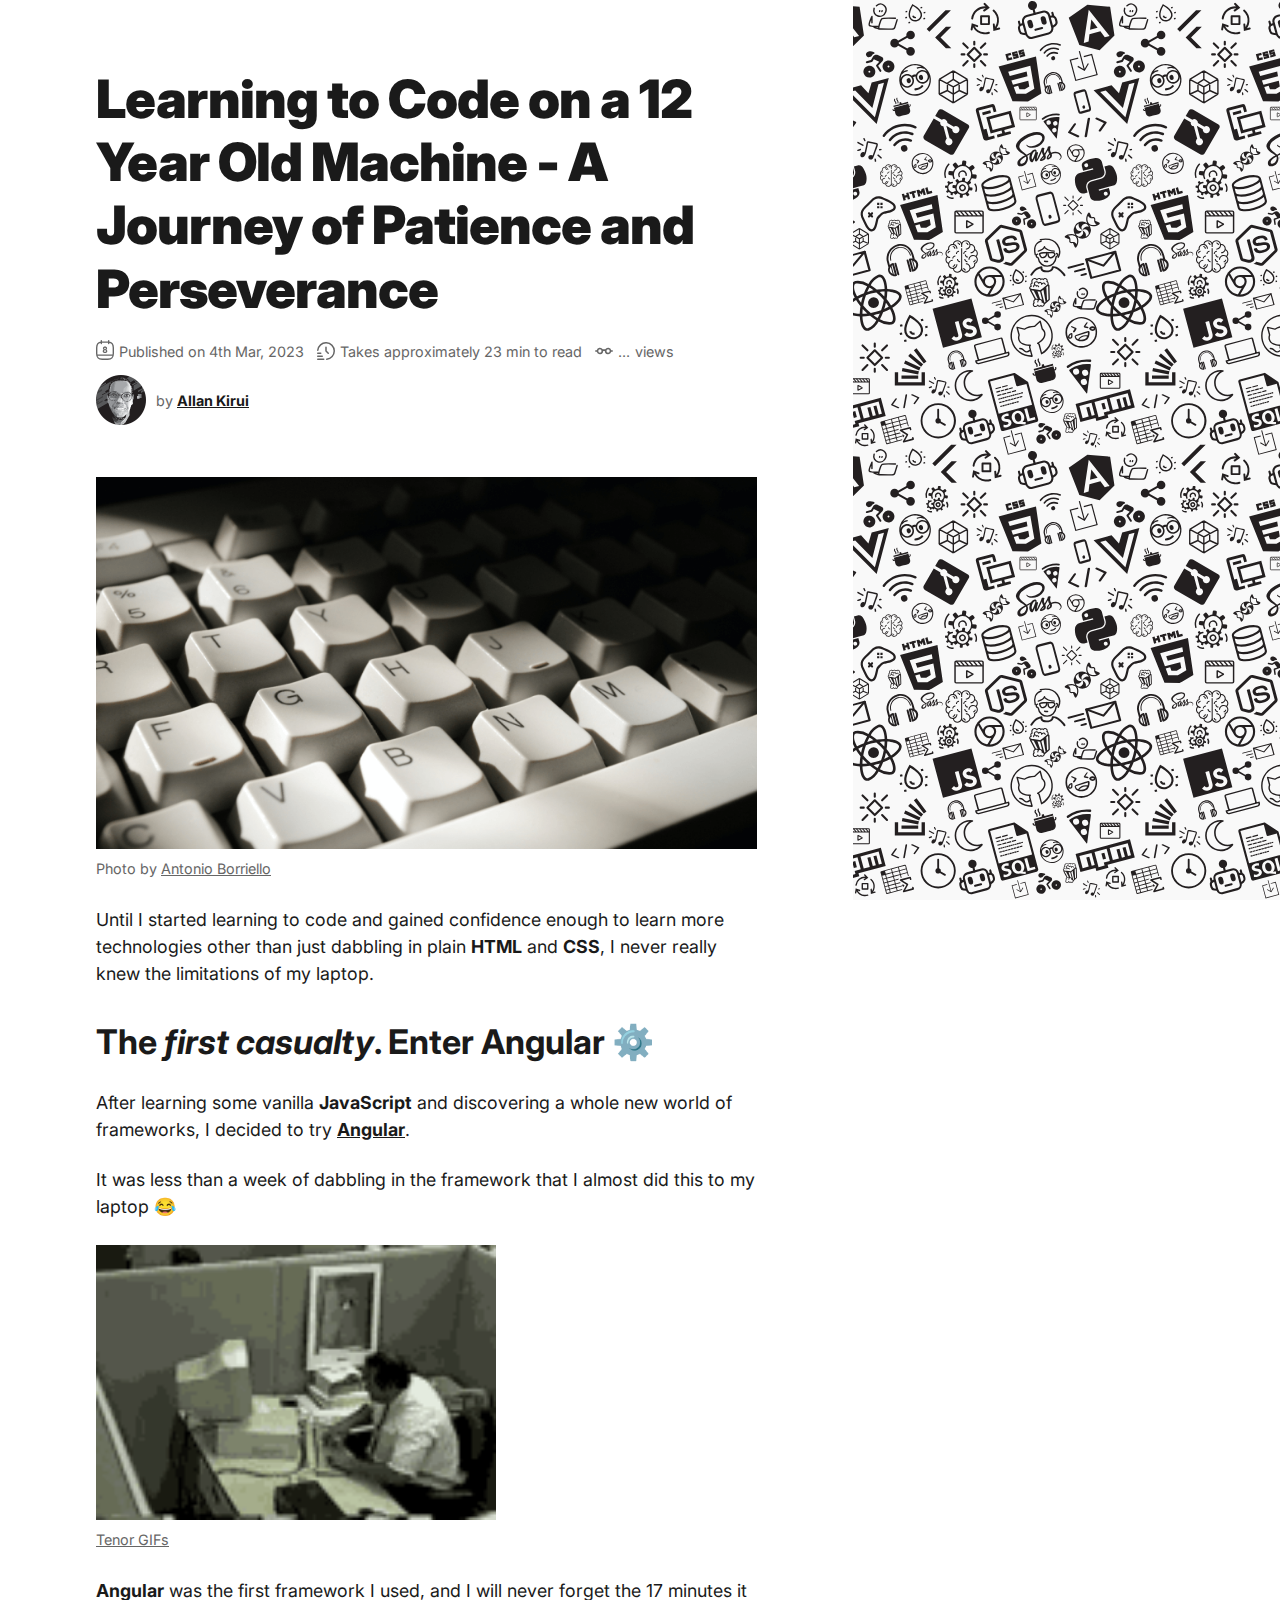
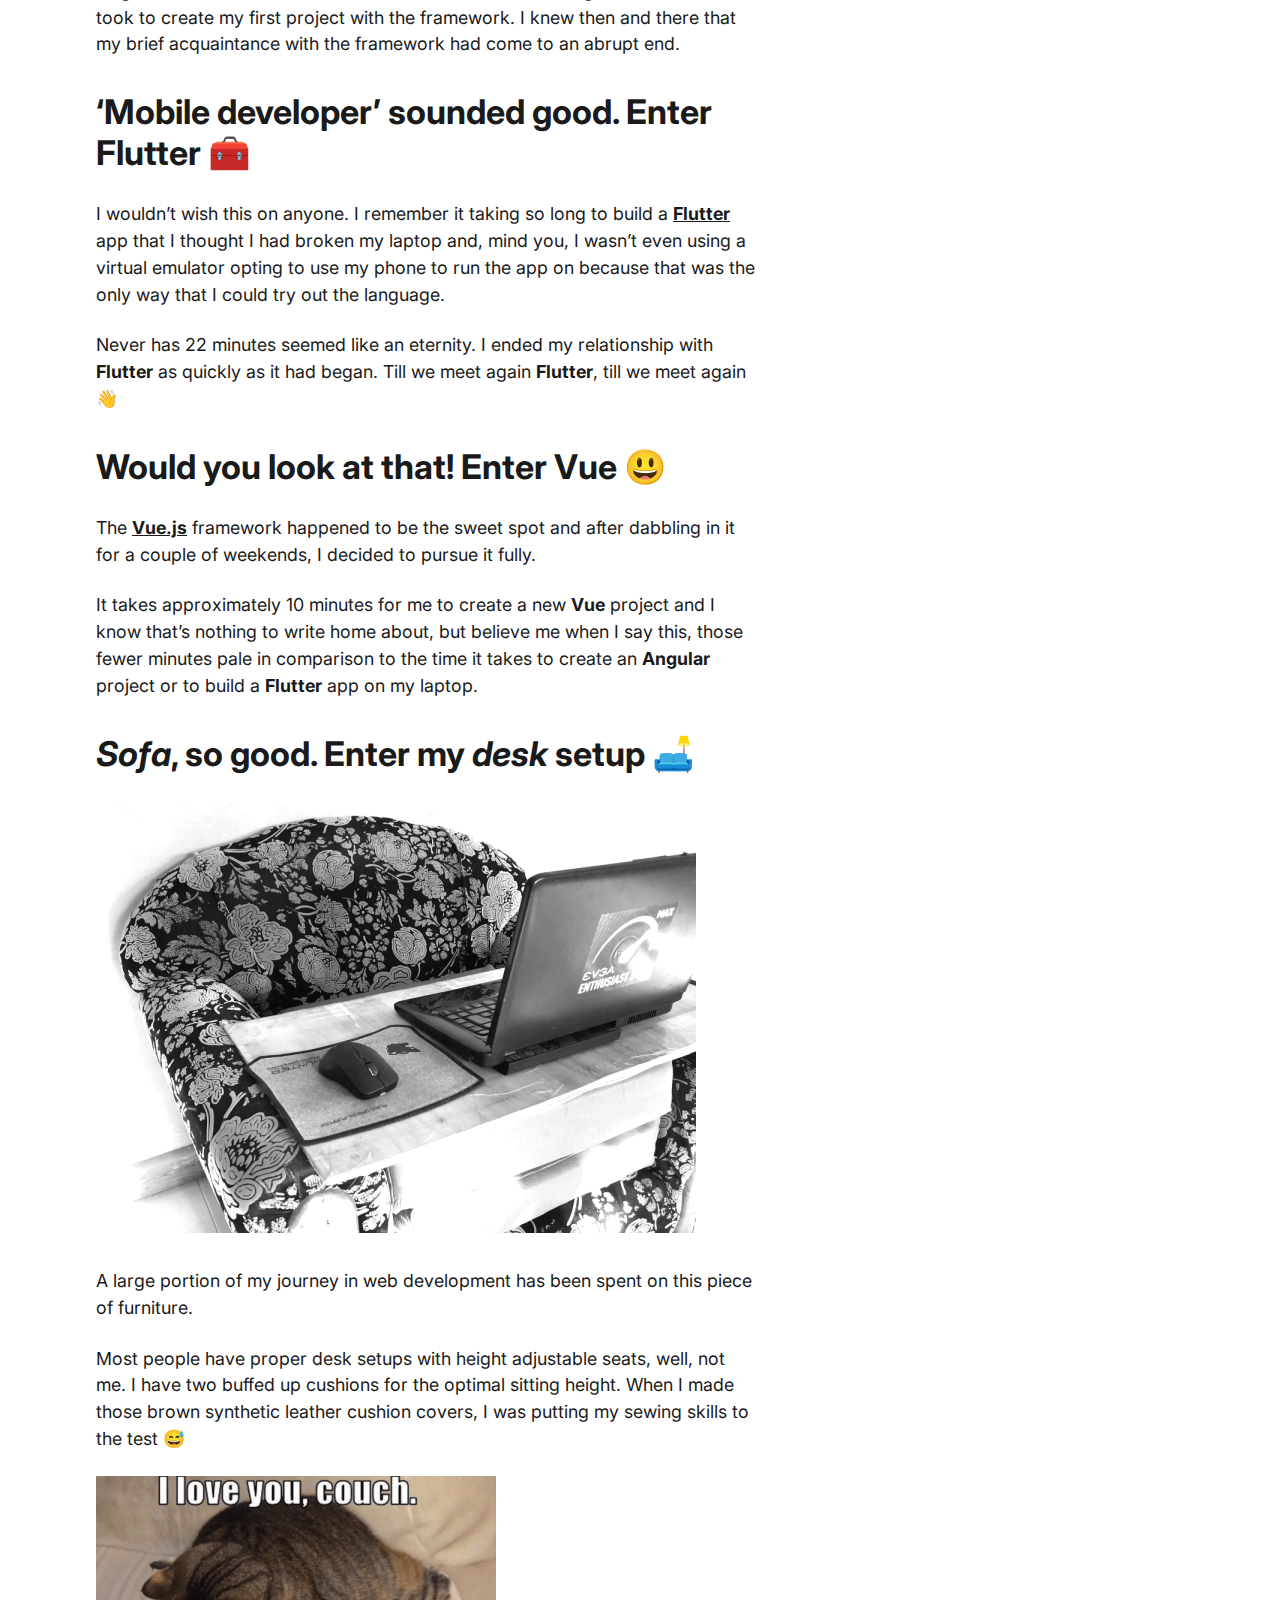
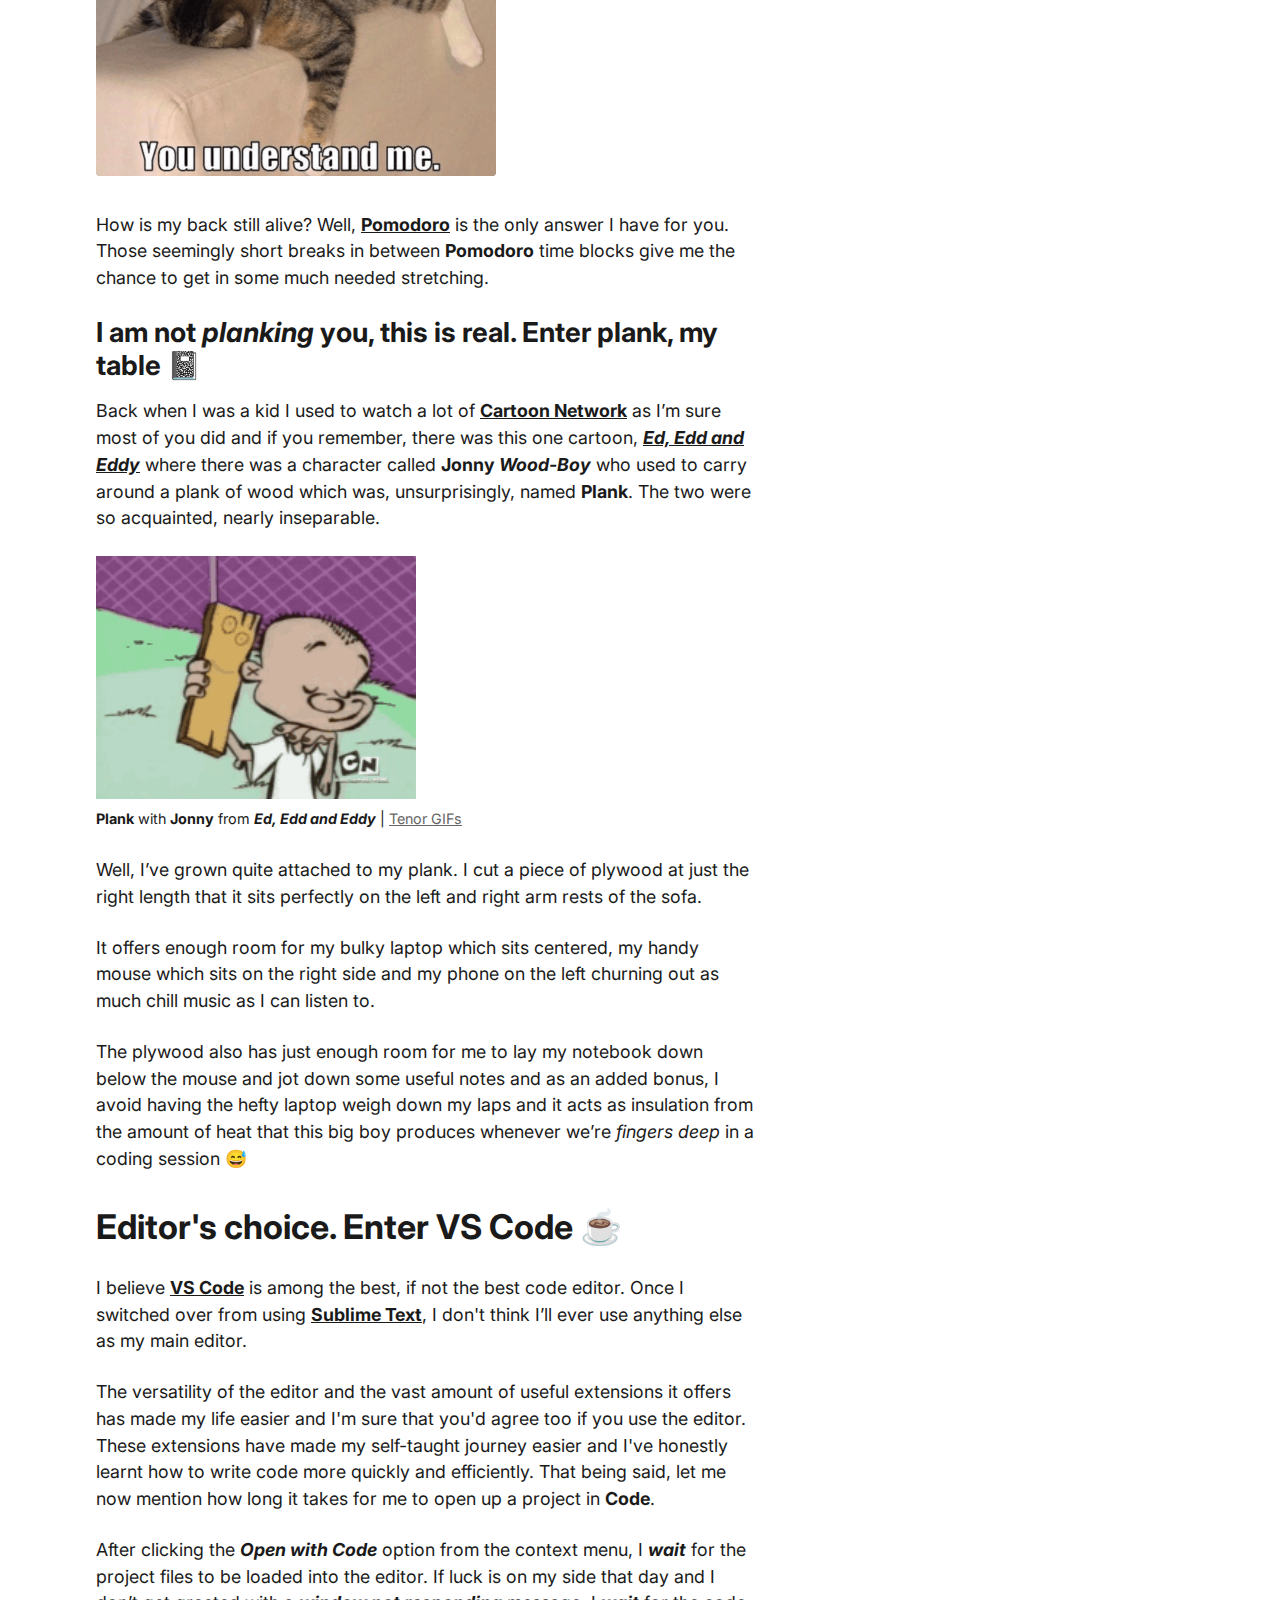
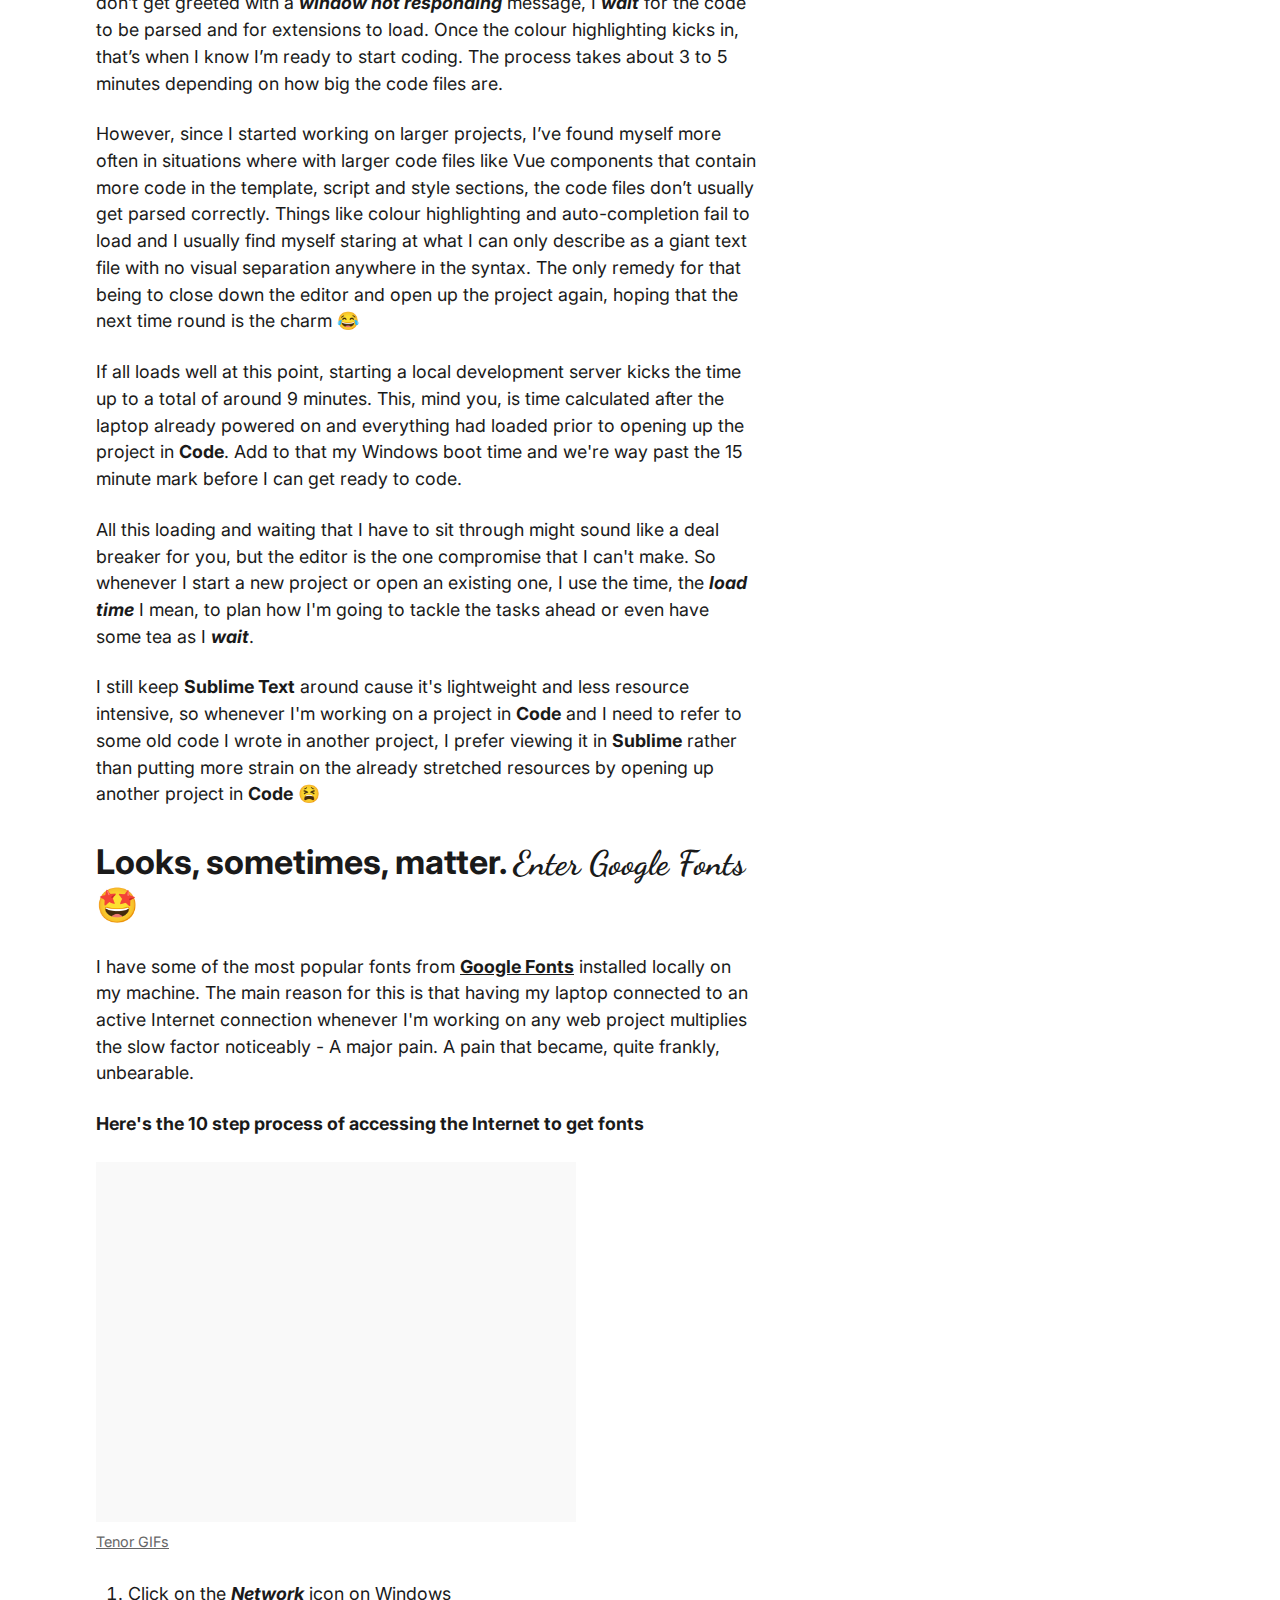
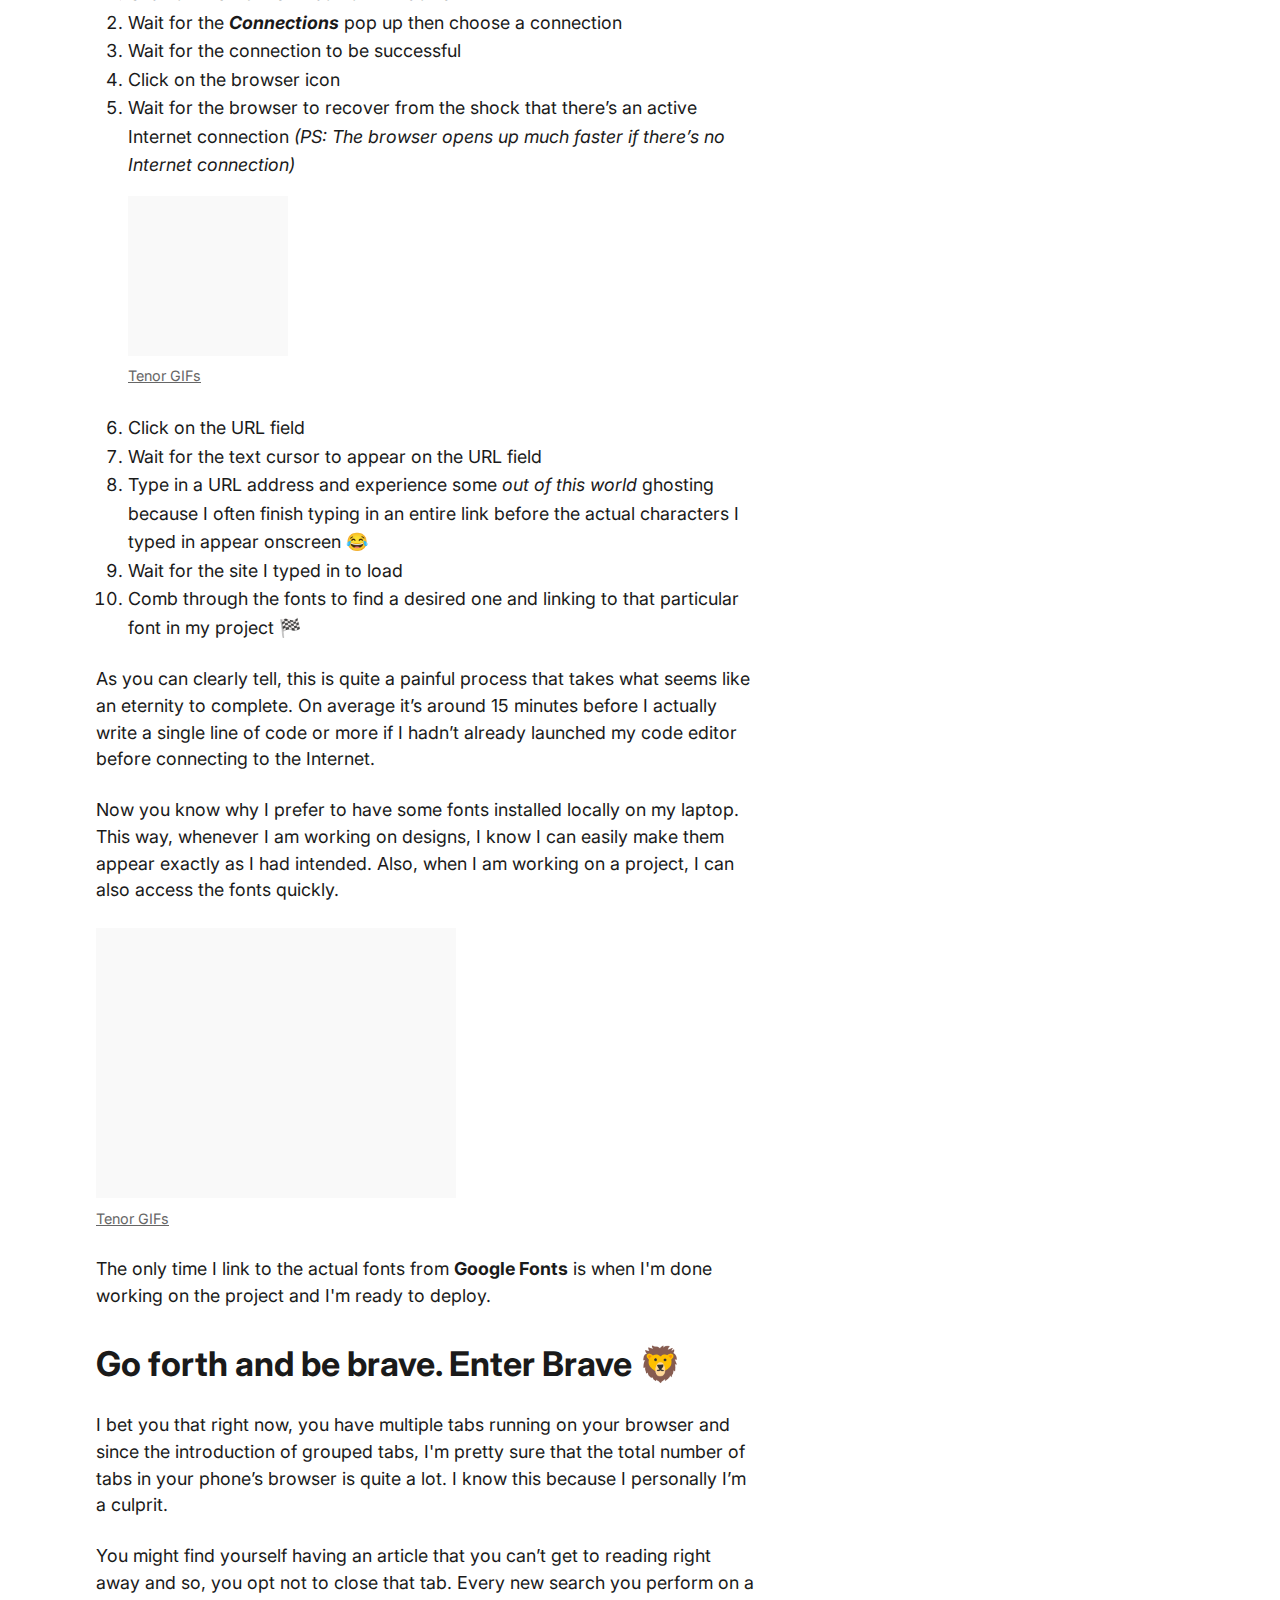
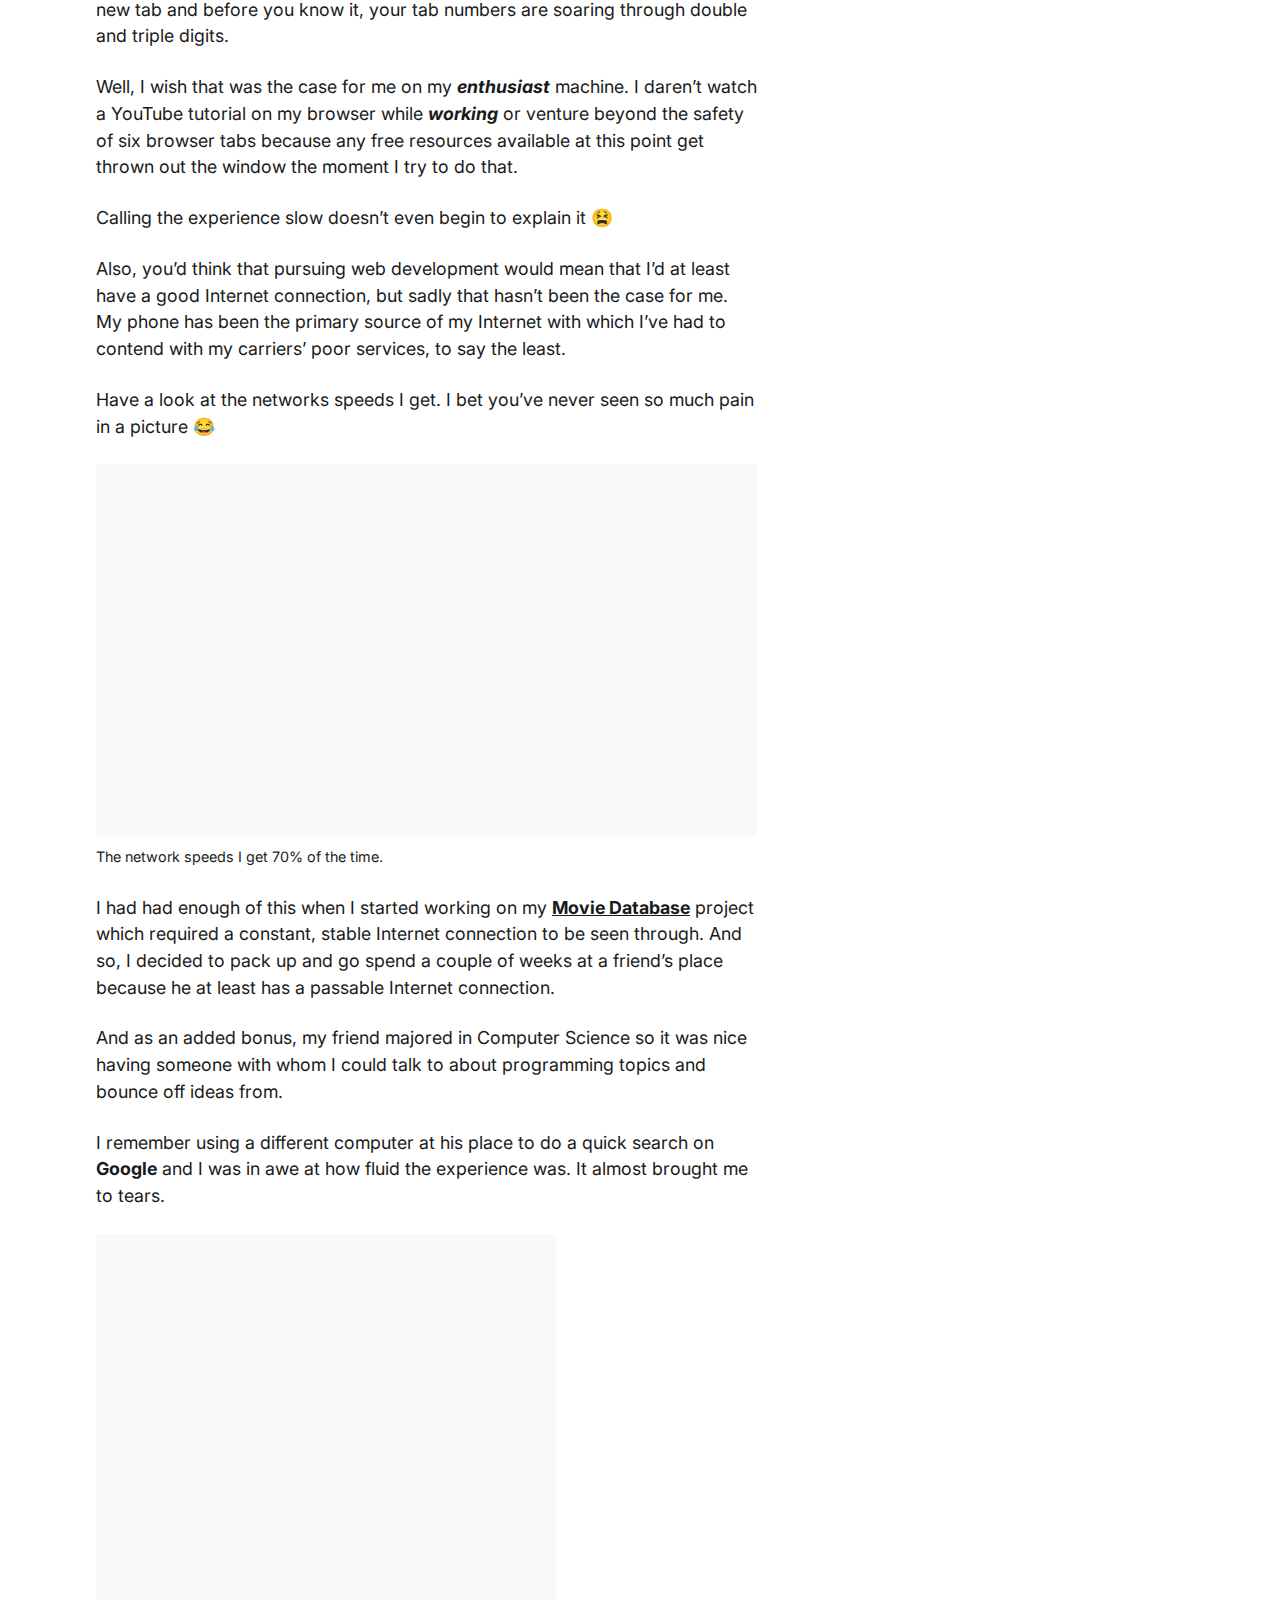
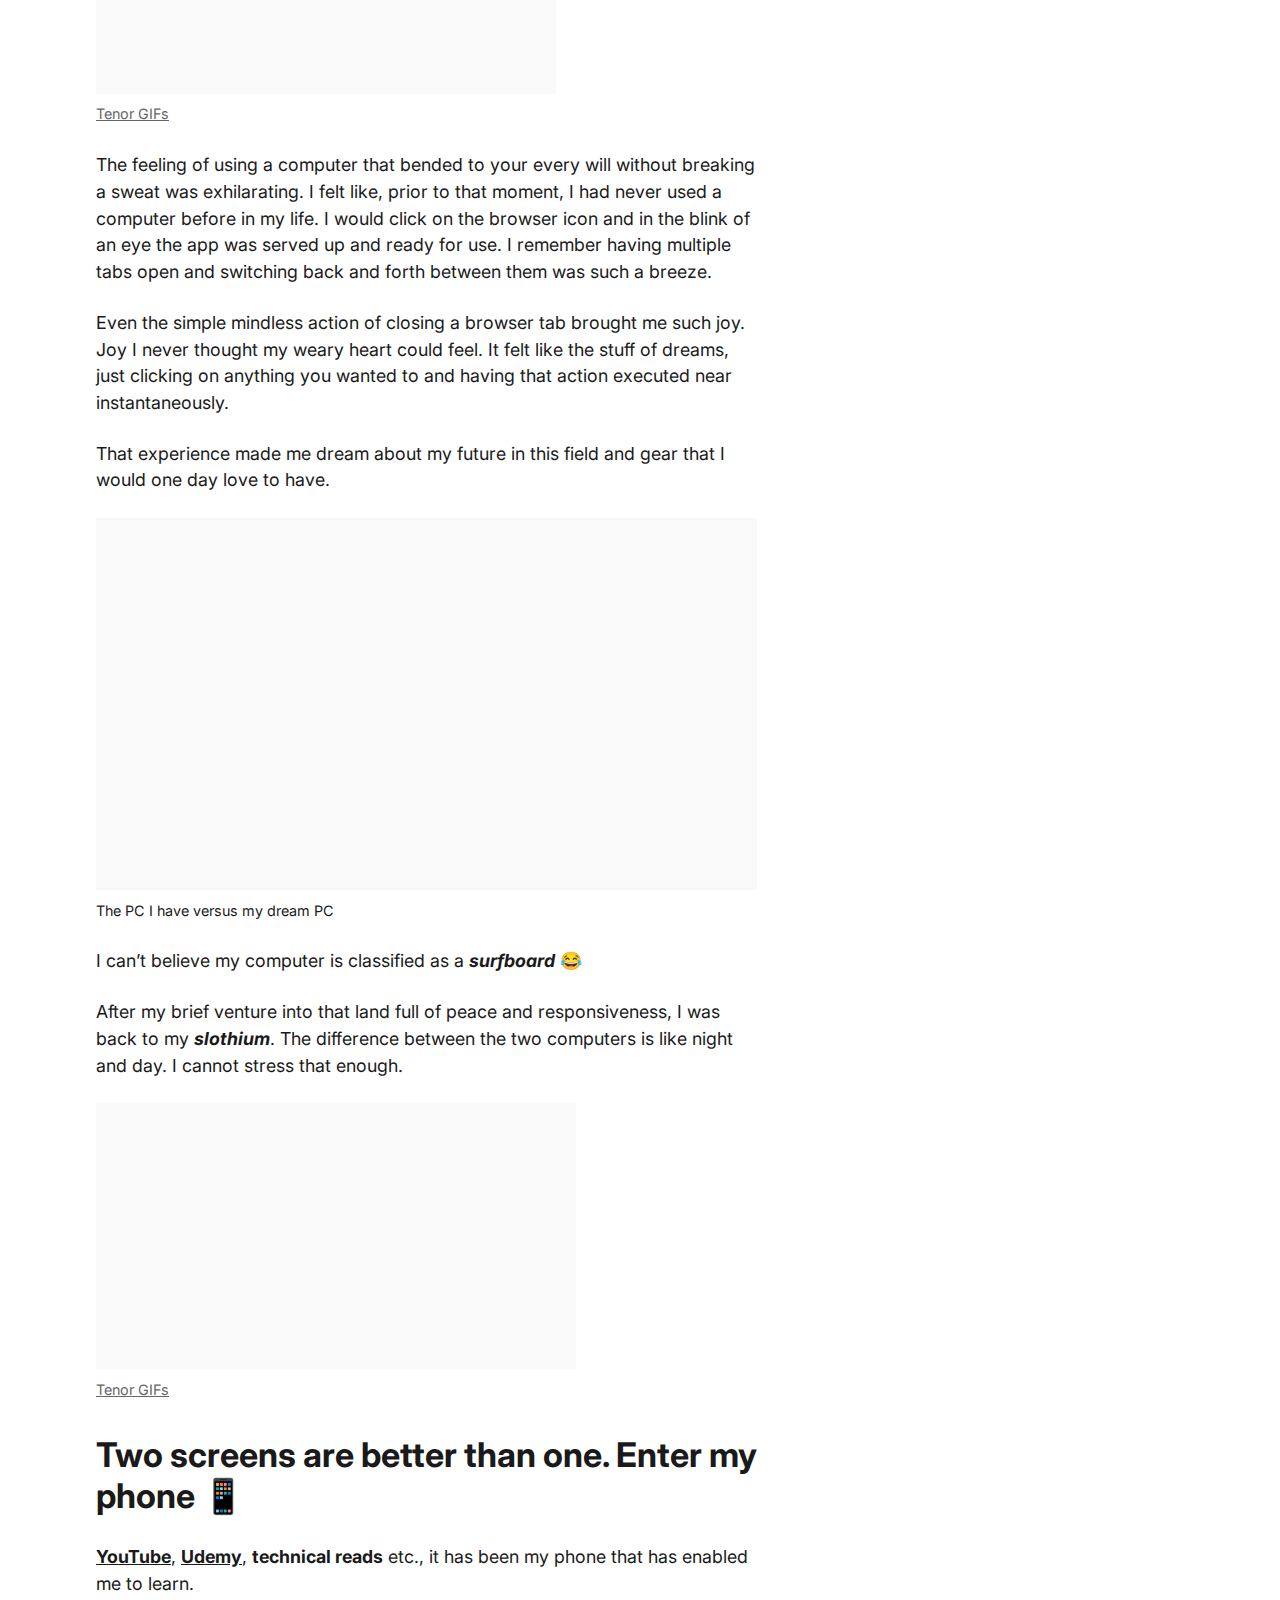
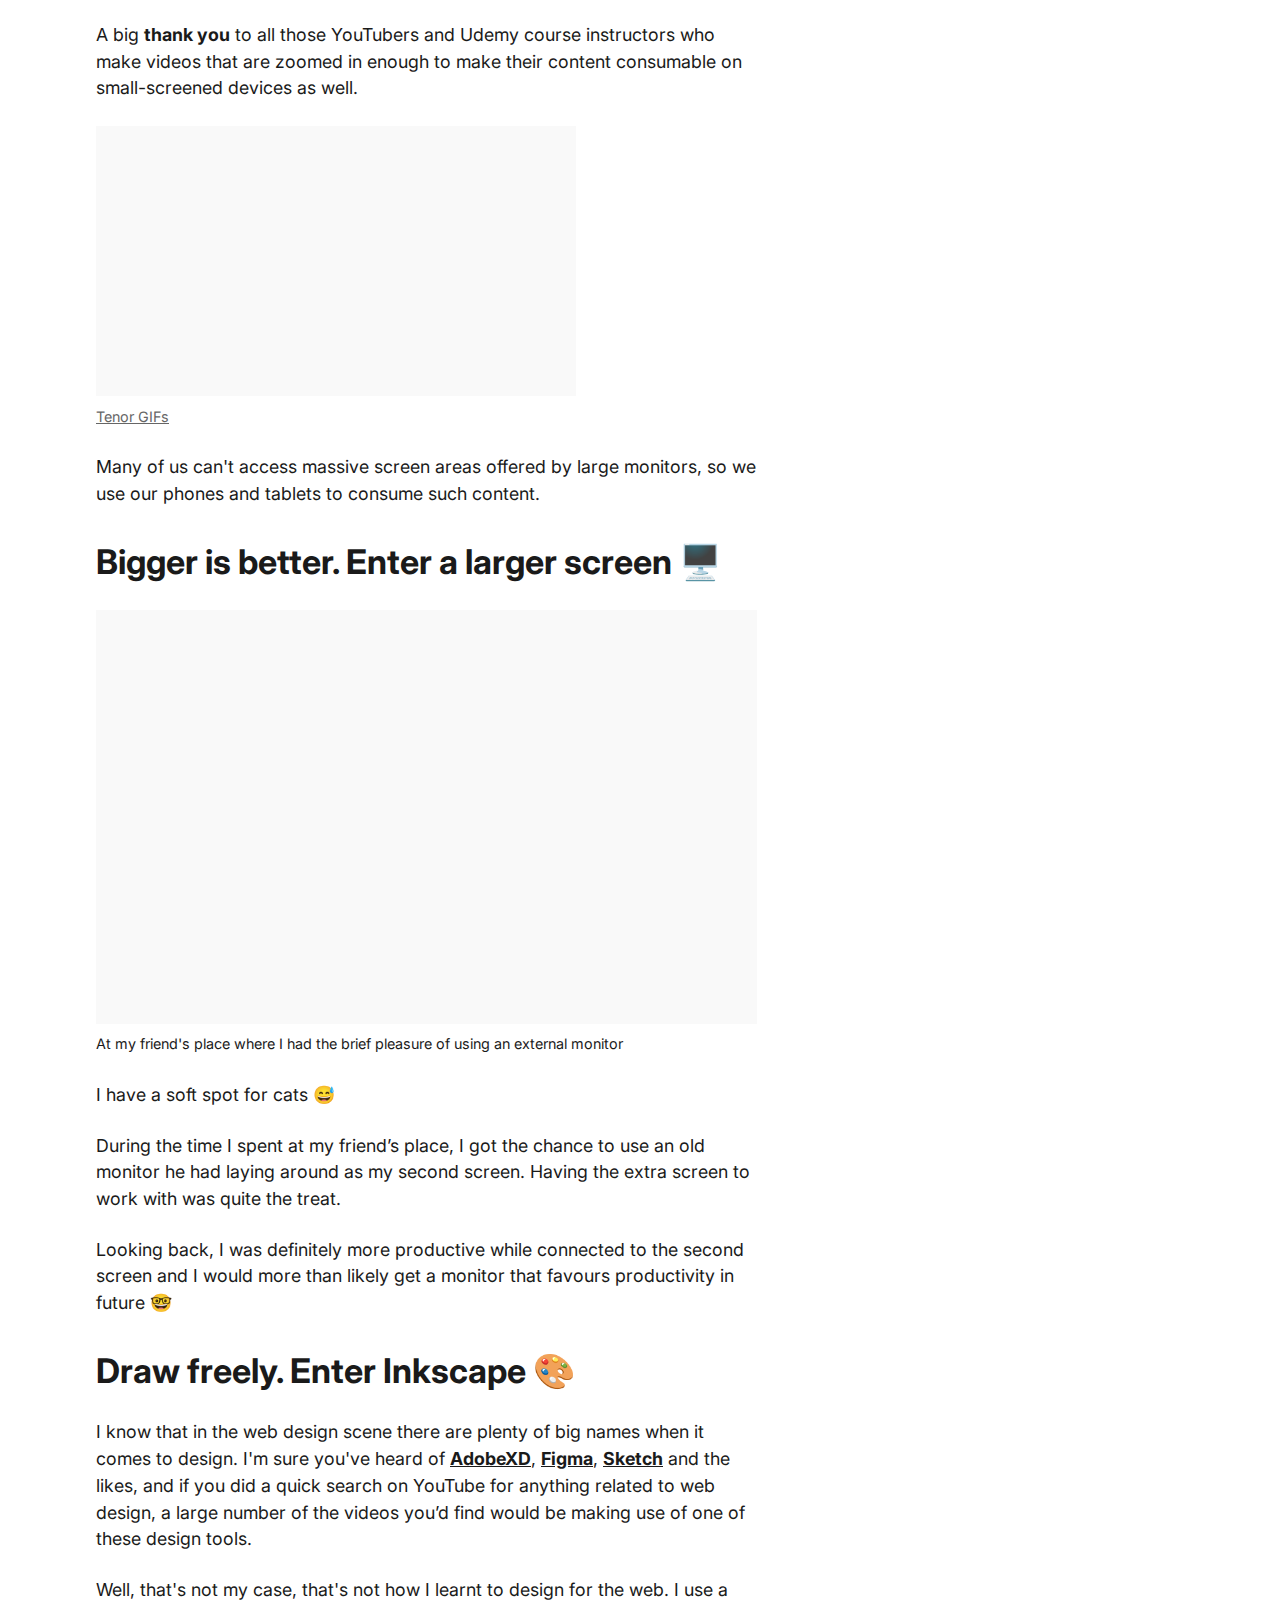
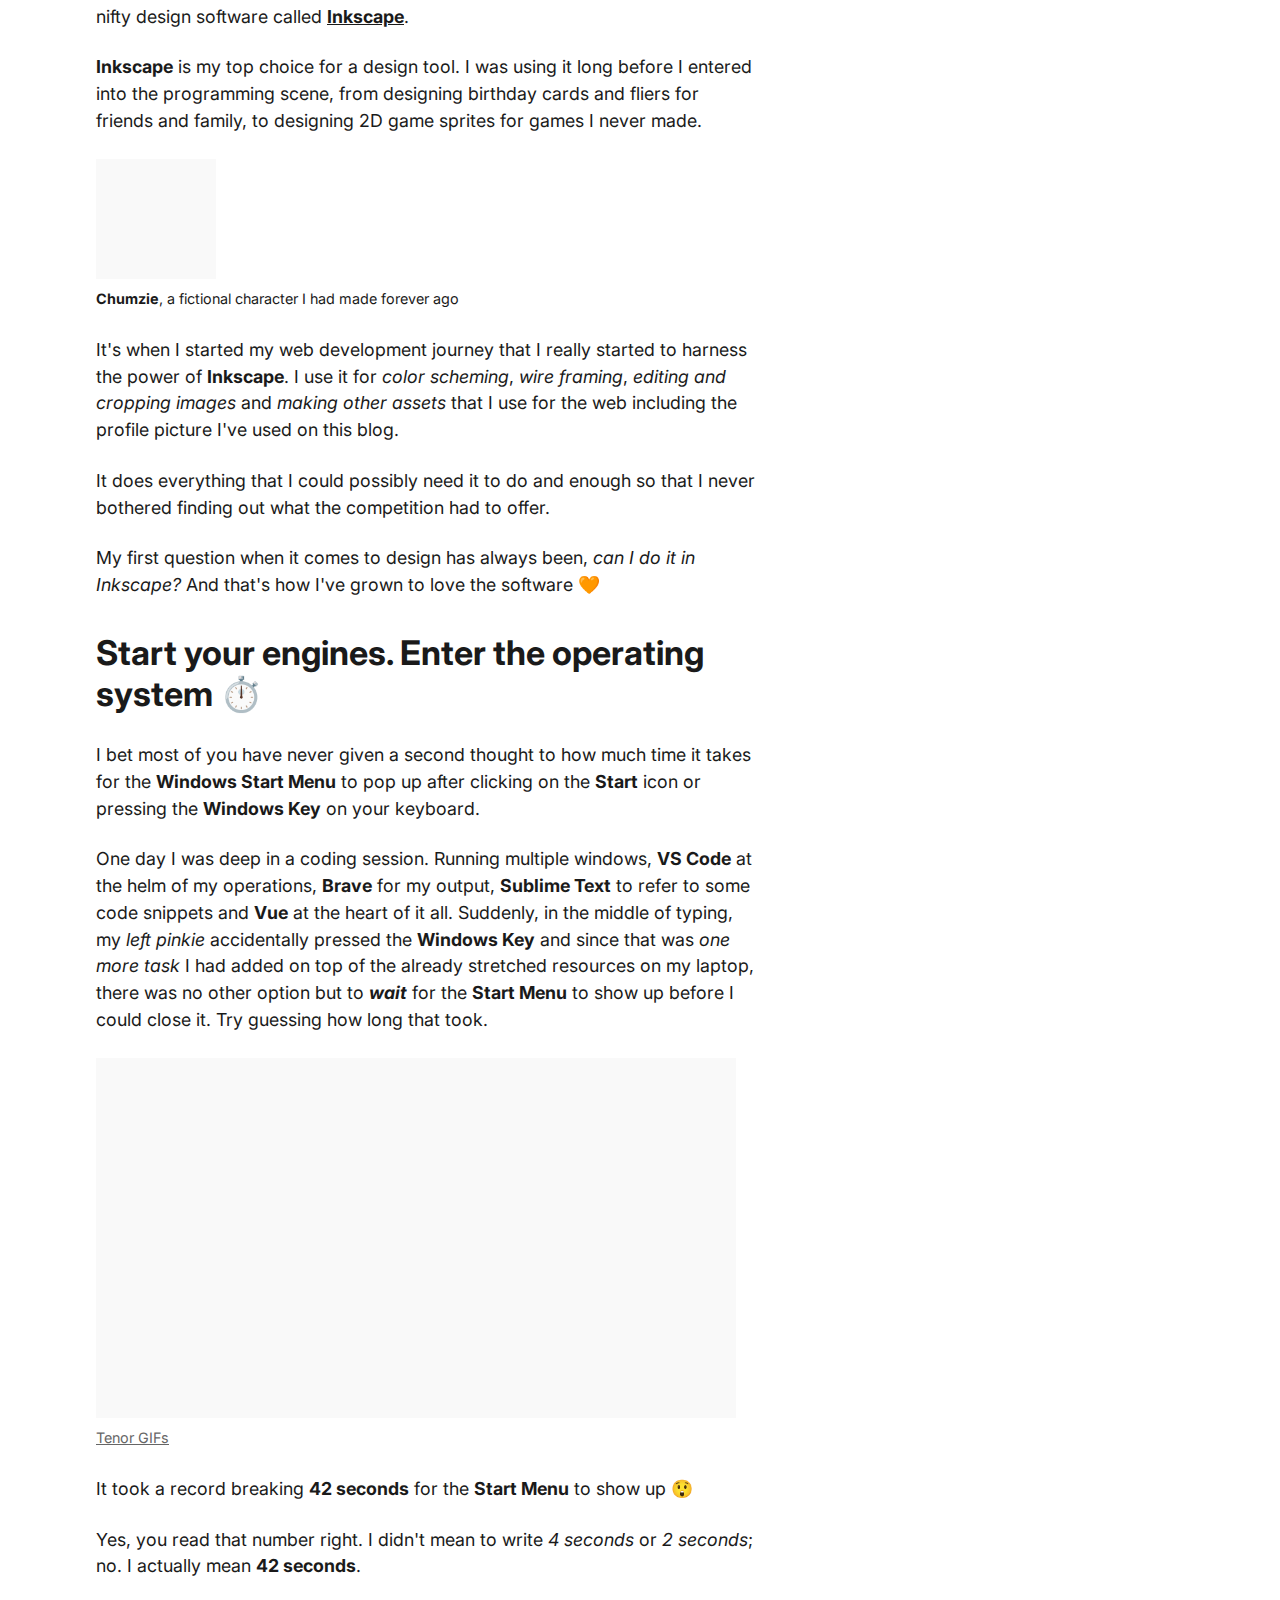
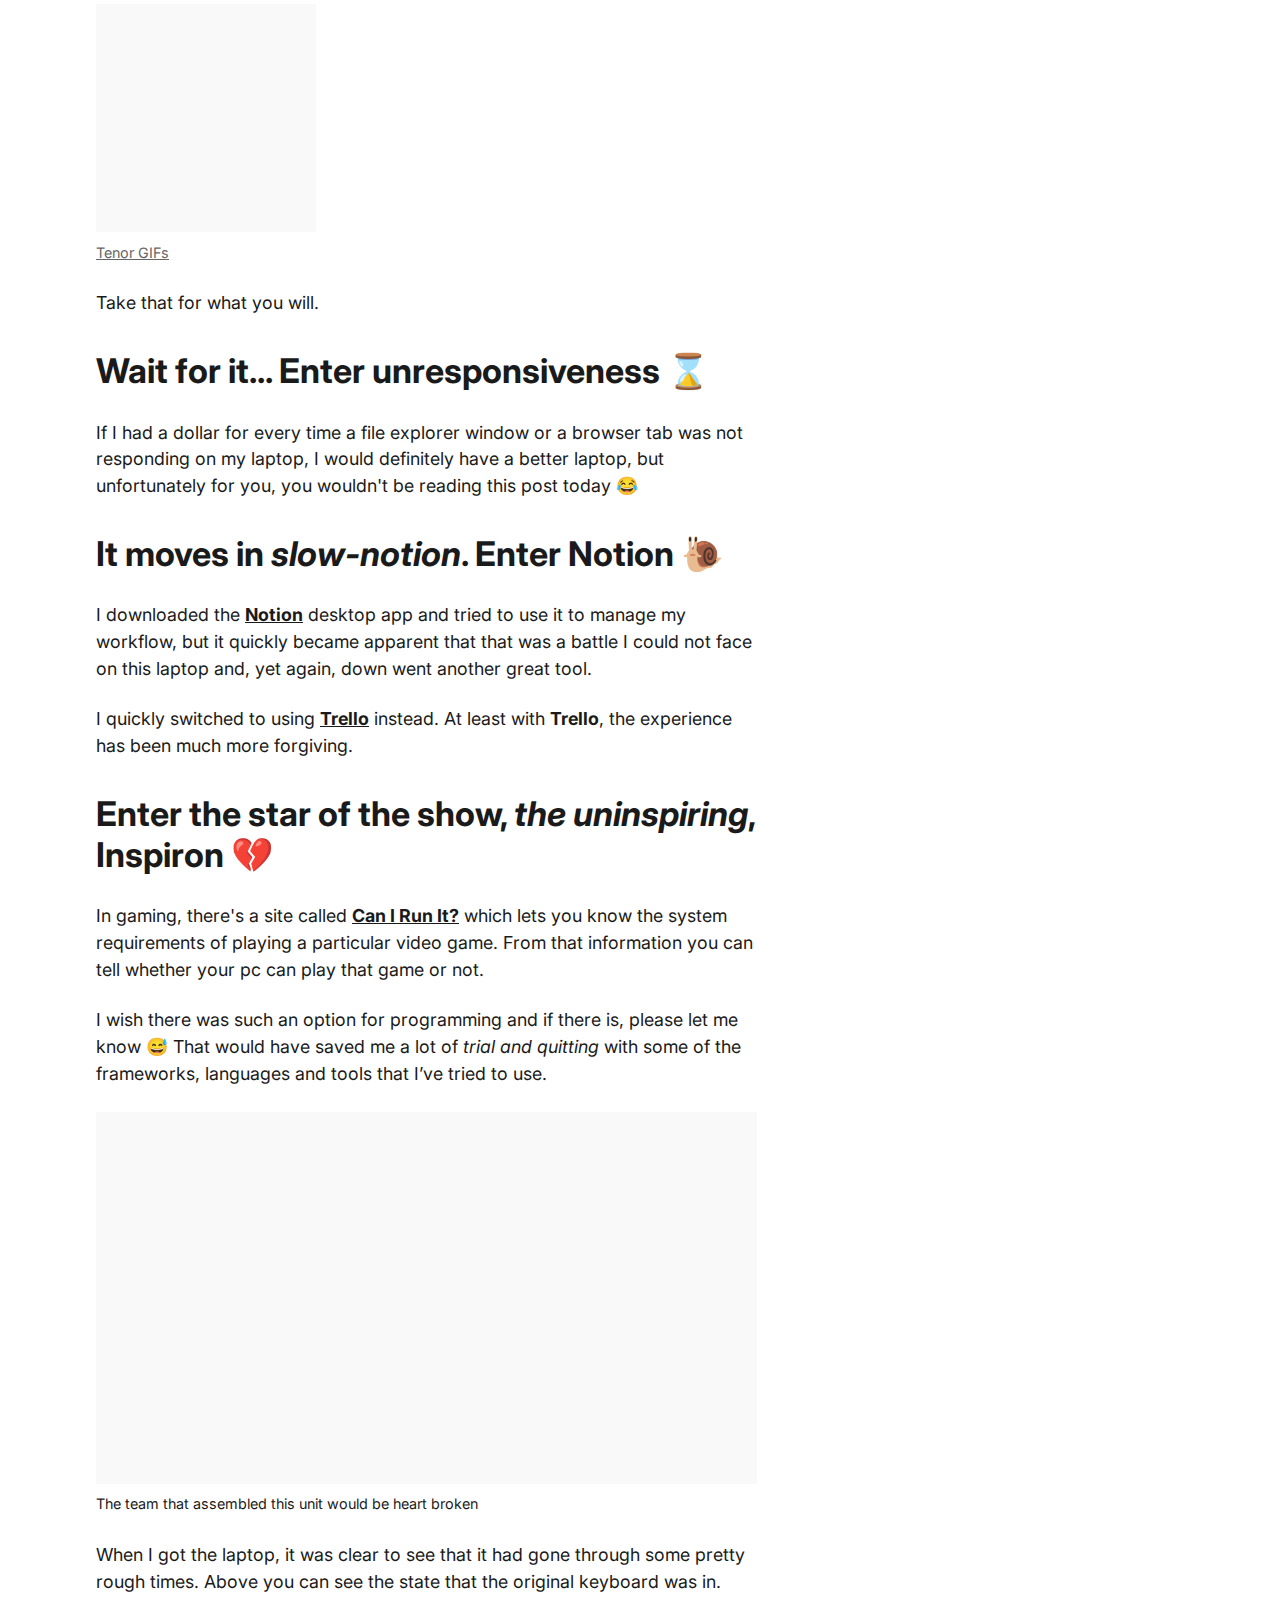
==== commit 9a658193: "Add update to meta content" ====
--- a/index.html
+++ b/index.html
@@ -56,7 +56,7 @@
                       width="18"
                       height="20" /></span
                   >Published on
-                  <time>2nd Mar, 2023</time>
+                  <time>4th Mar, 2023</time>
                 </small>
                 <small class="article__time gray"
                   ><span
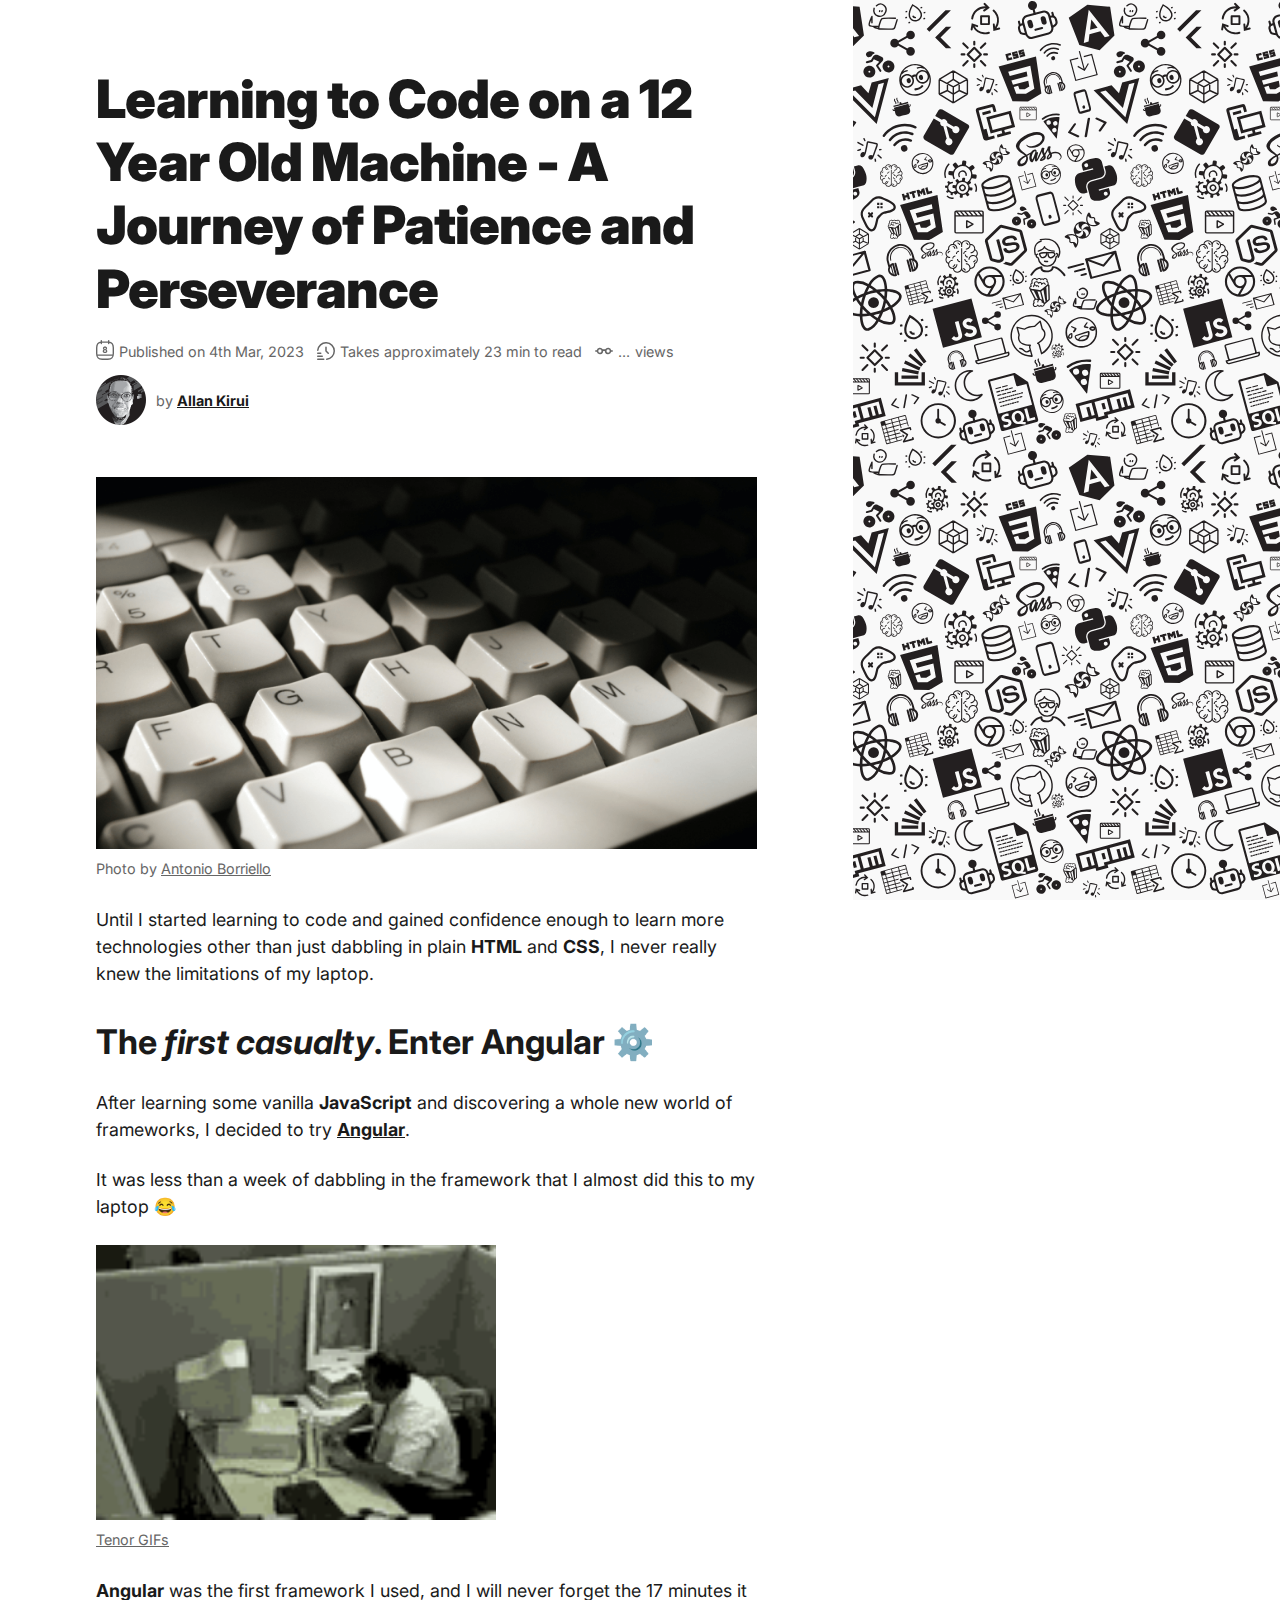
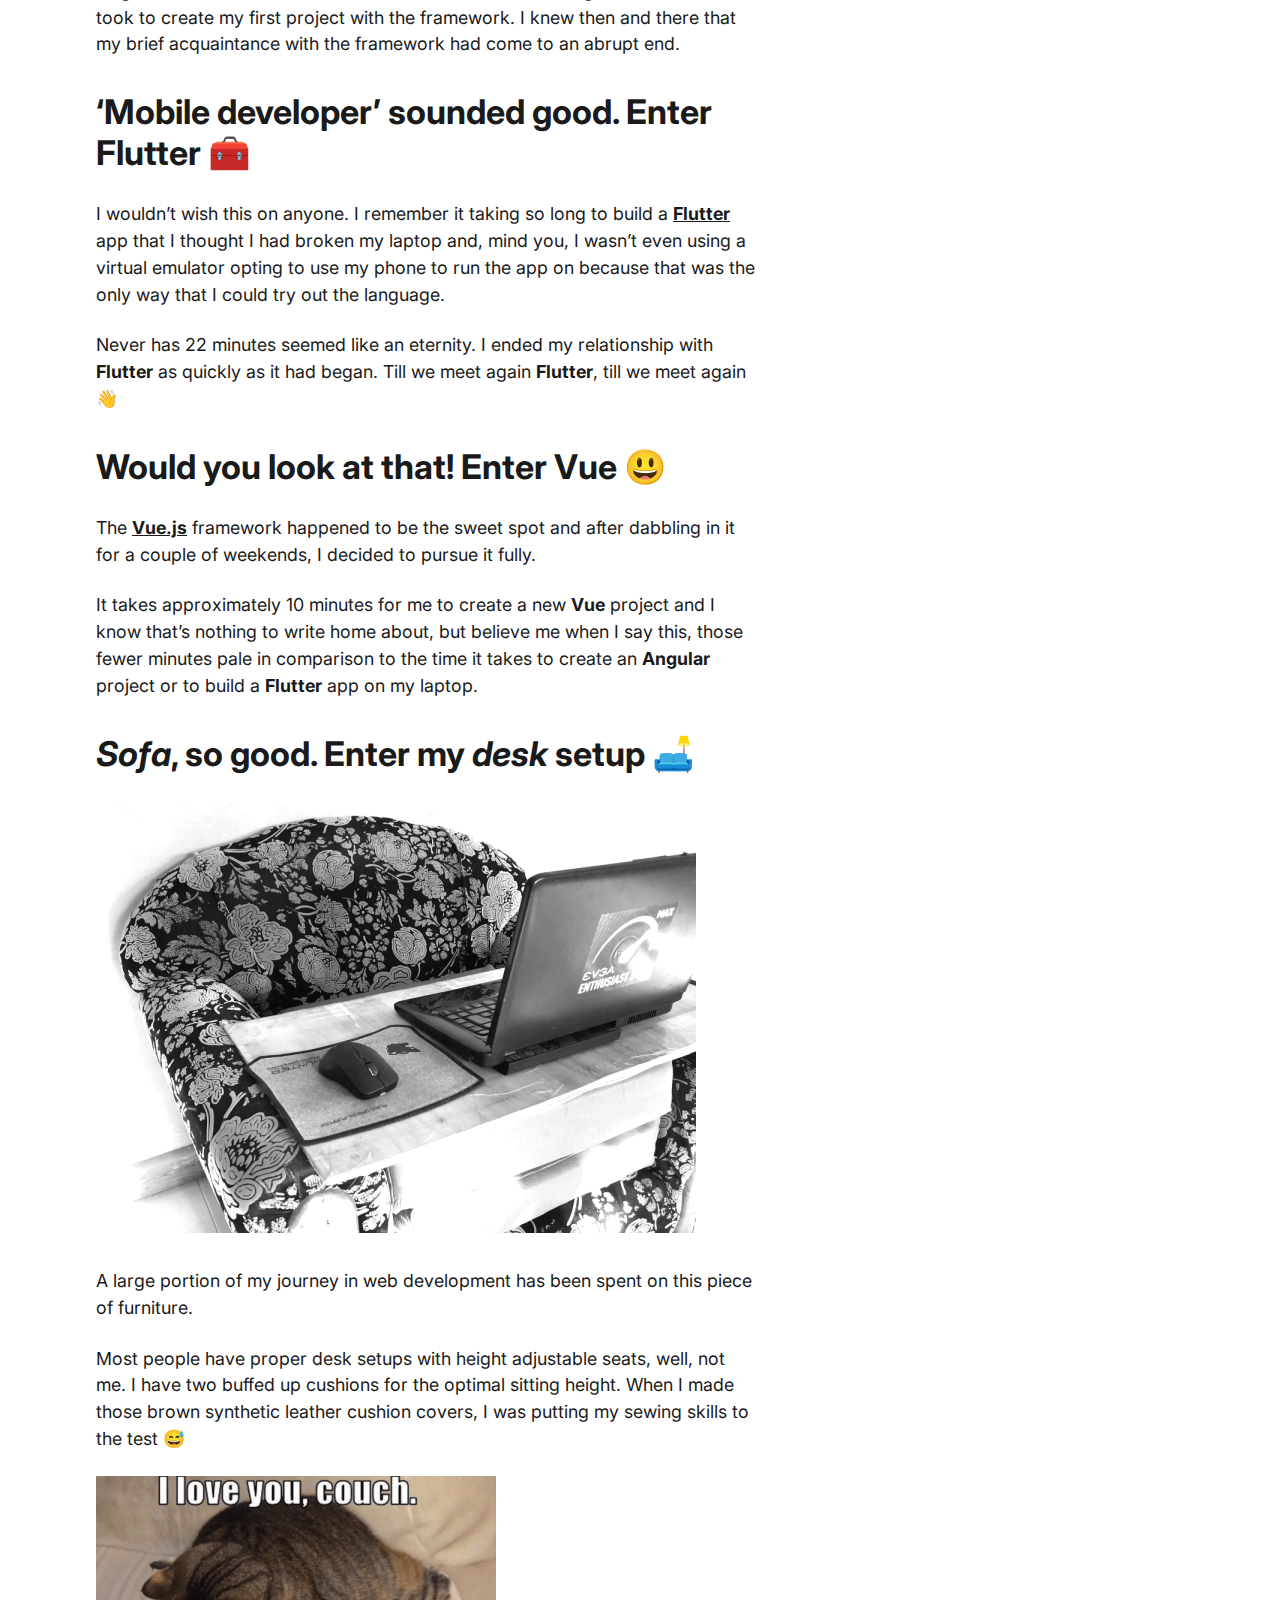
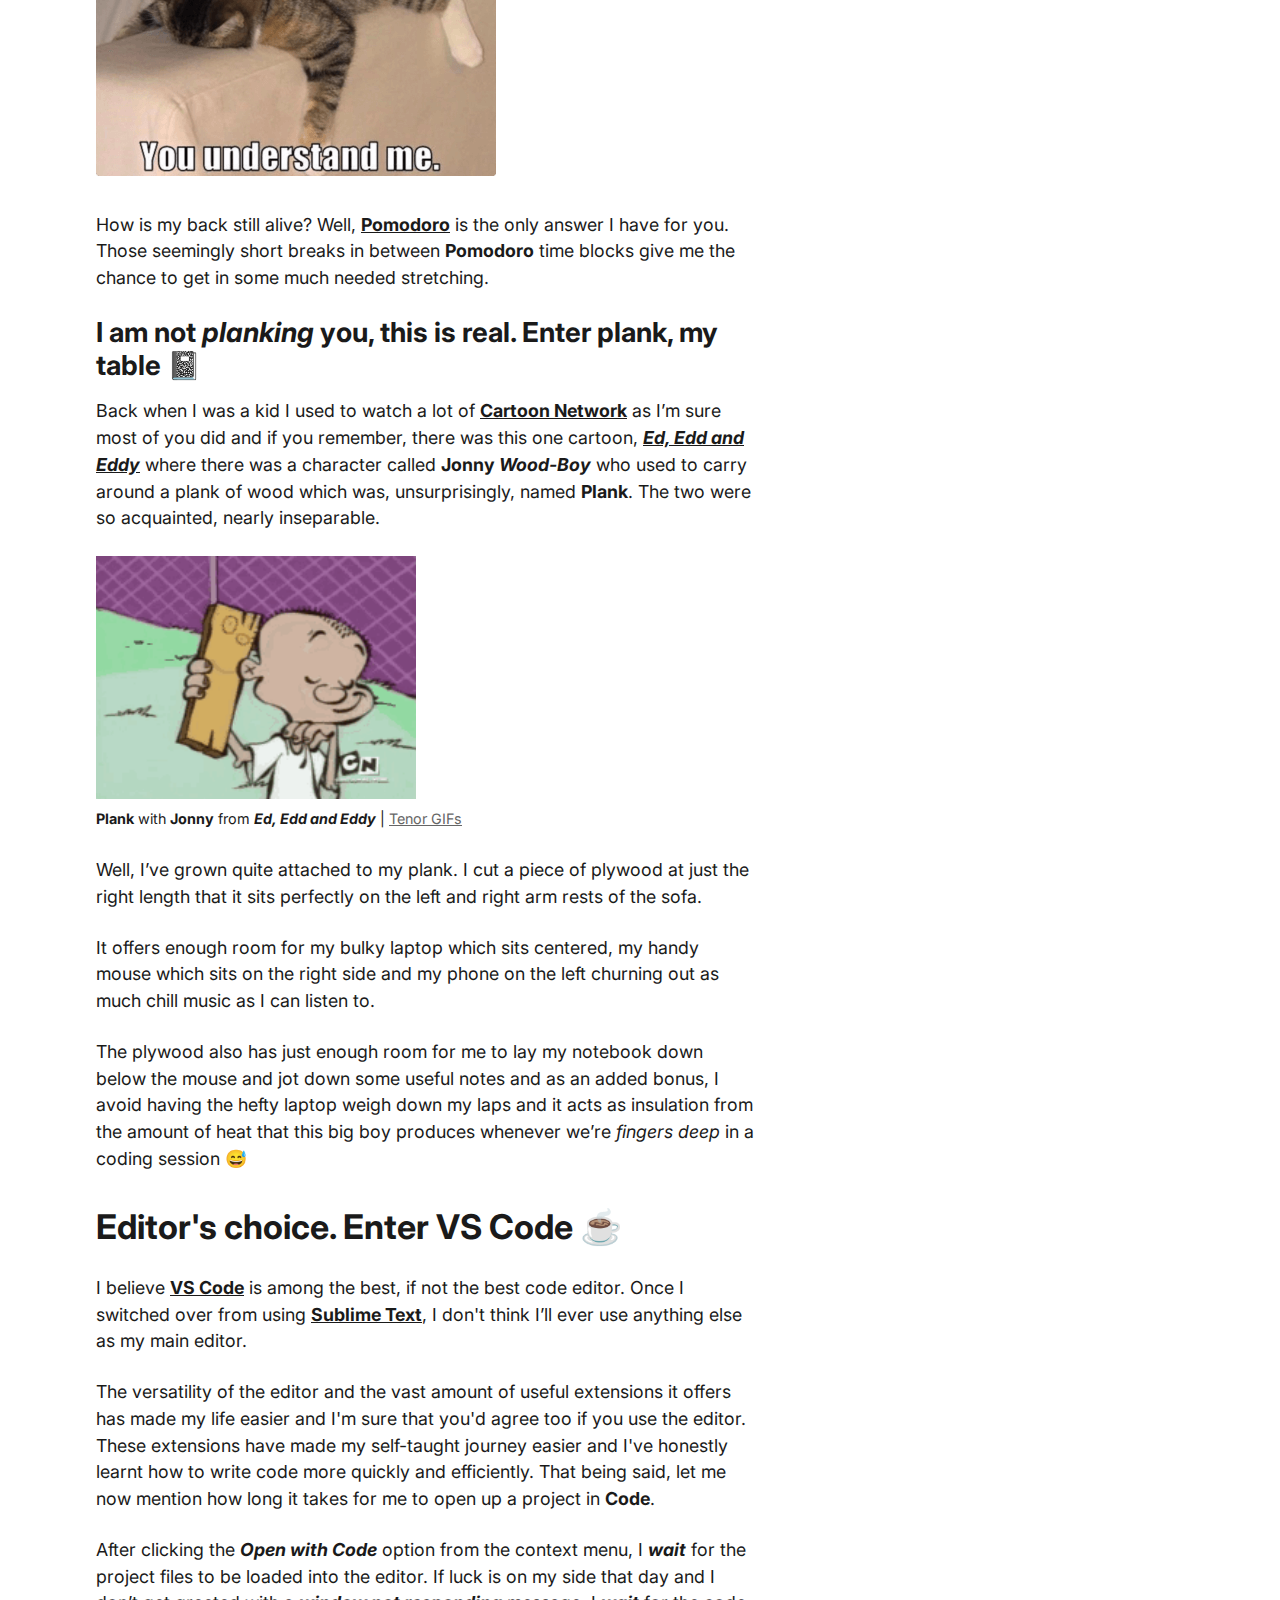
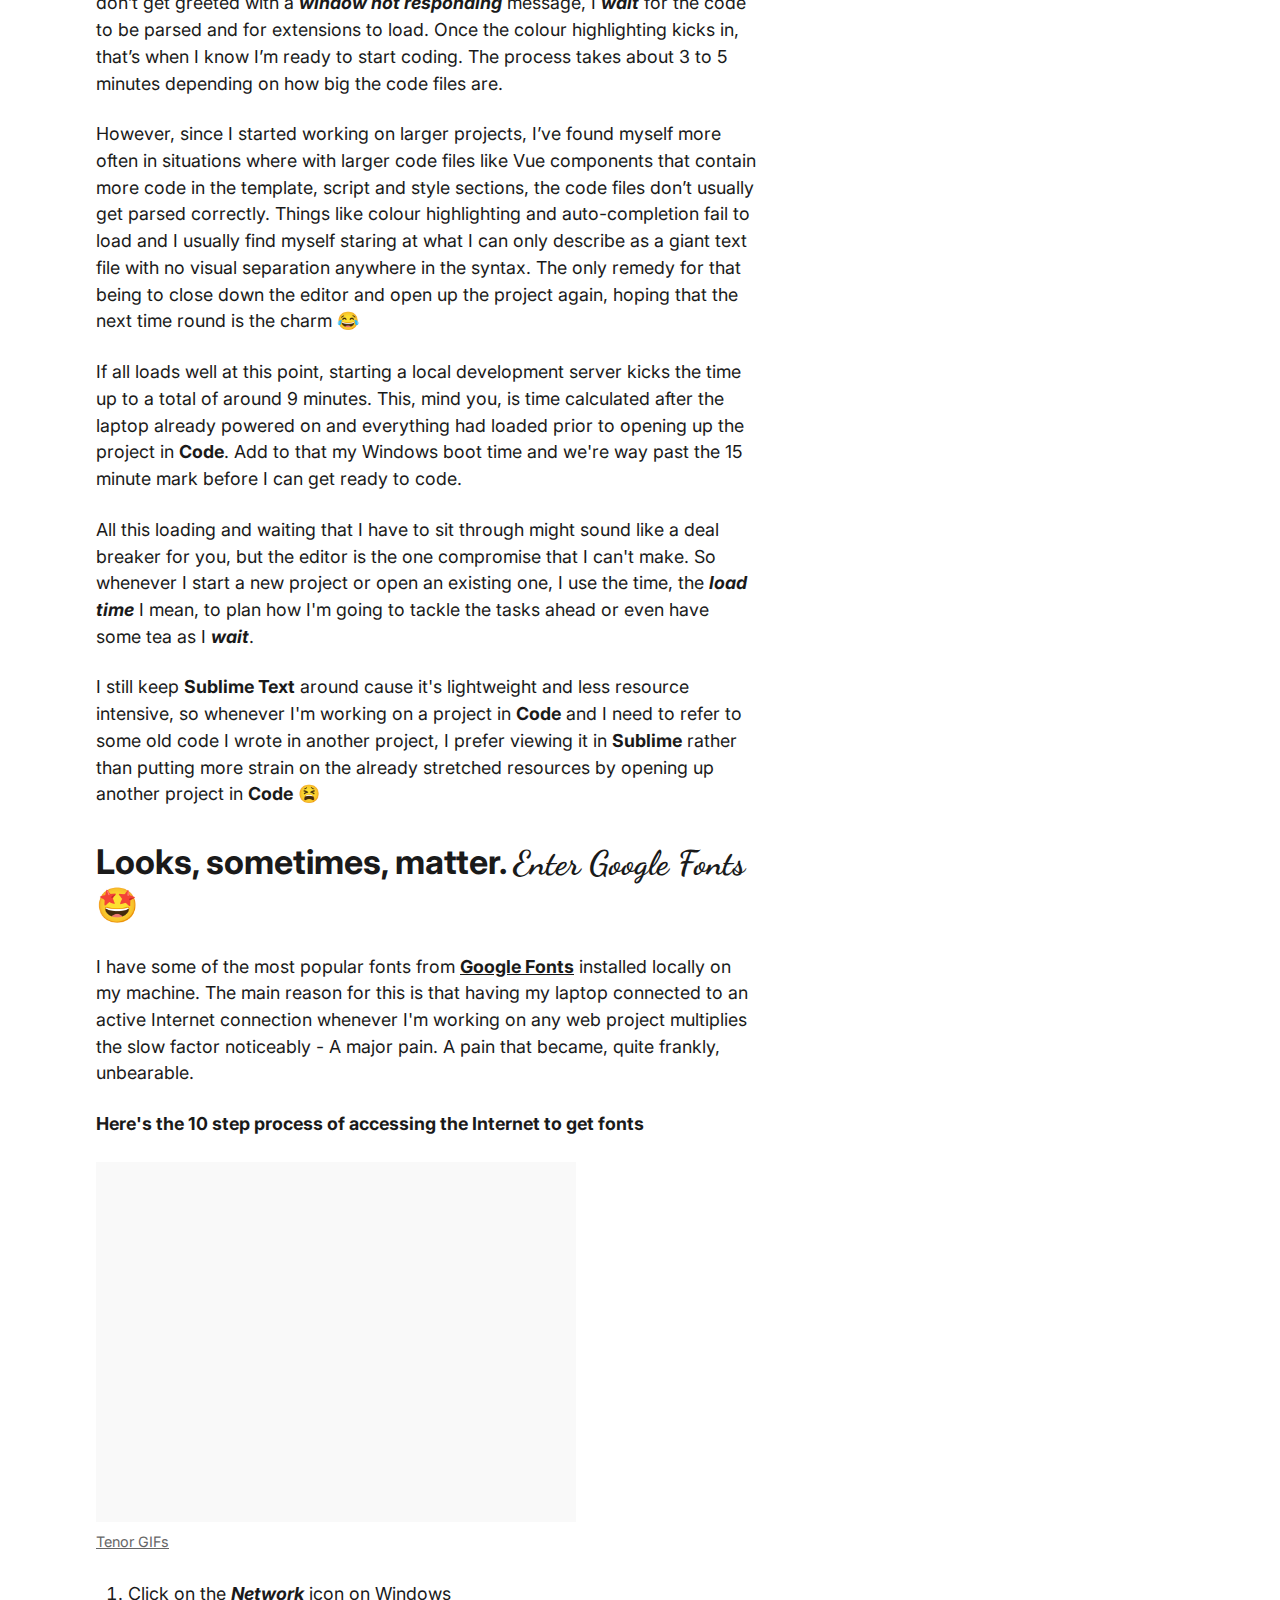
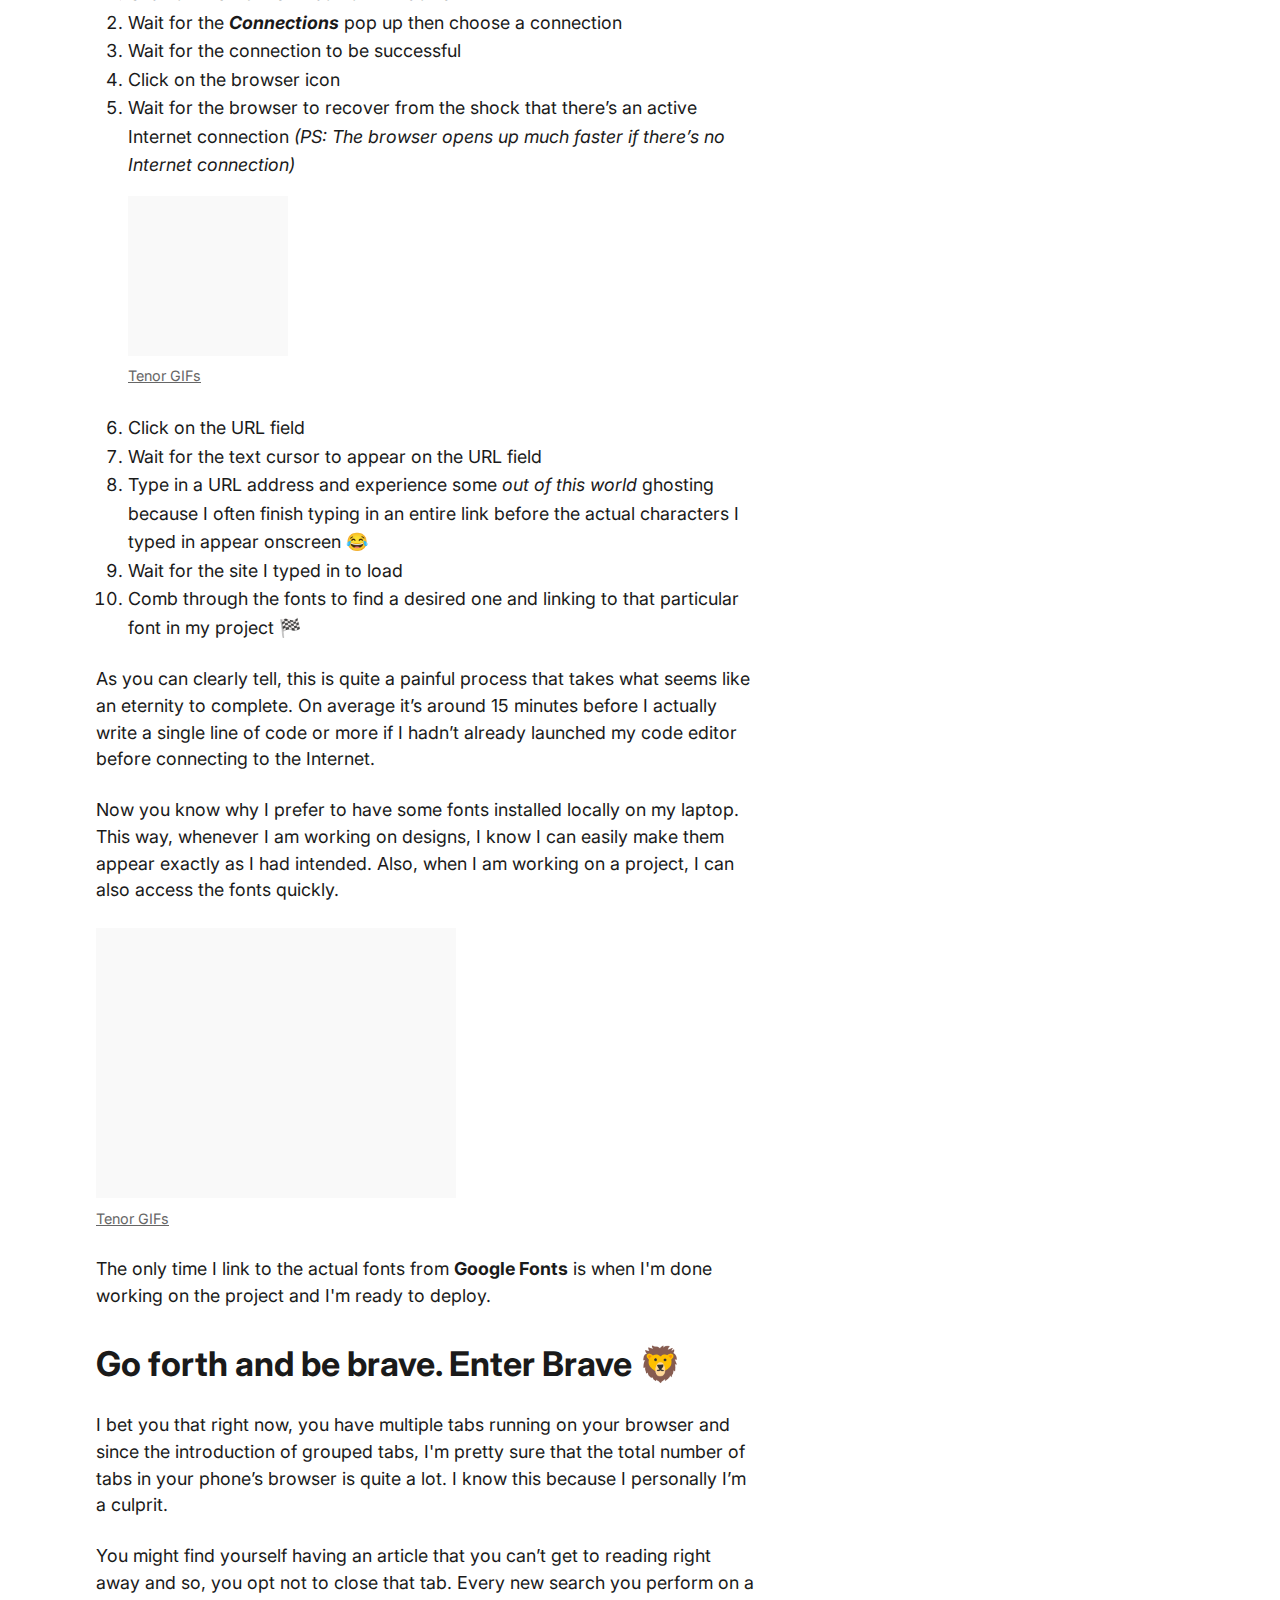
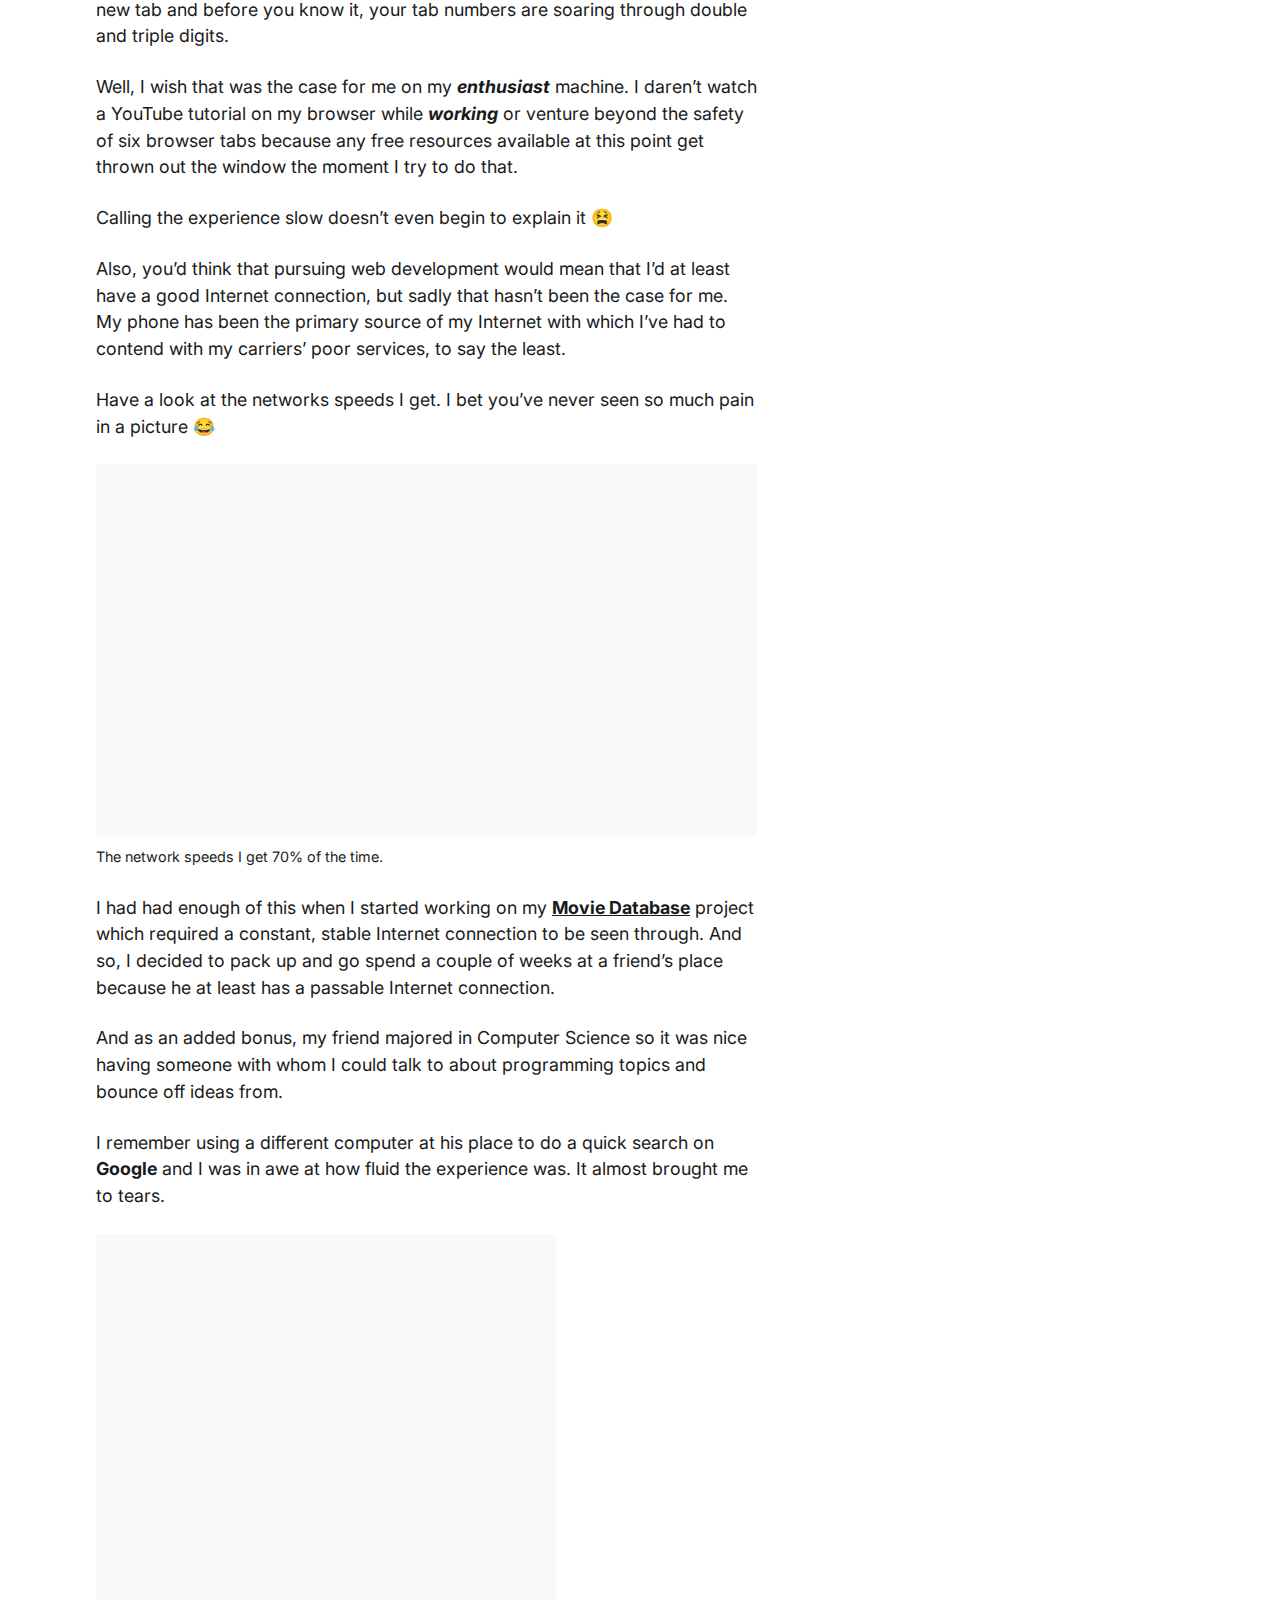
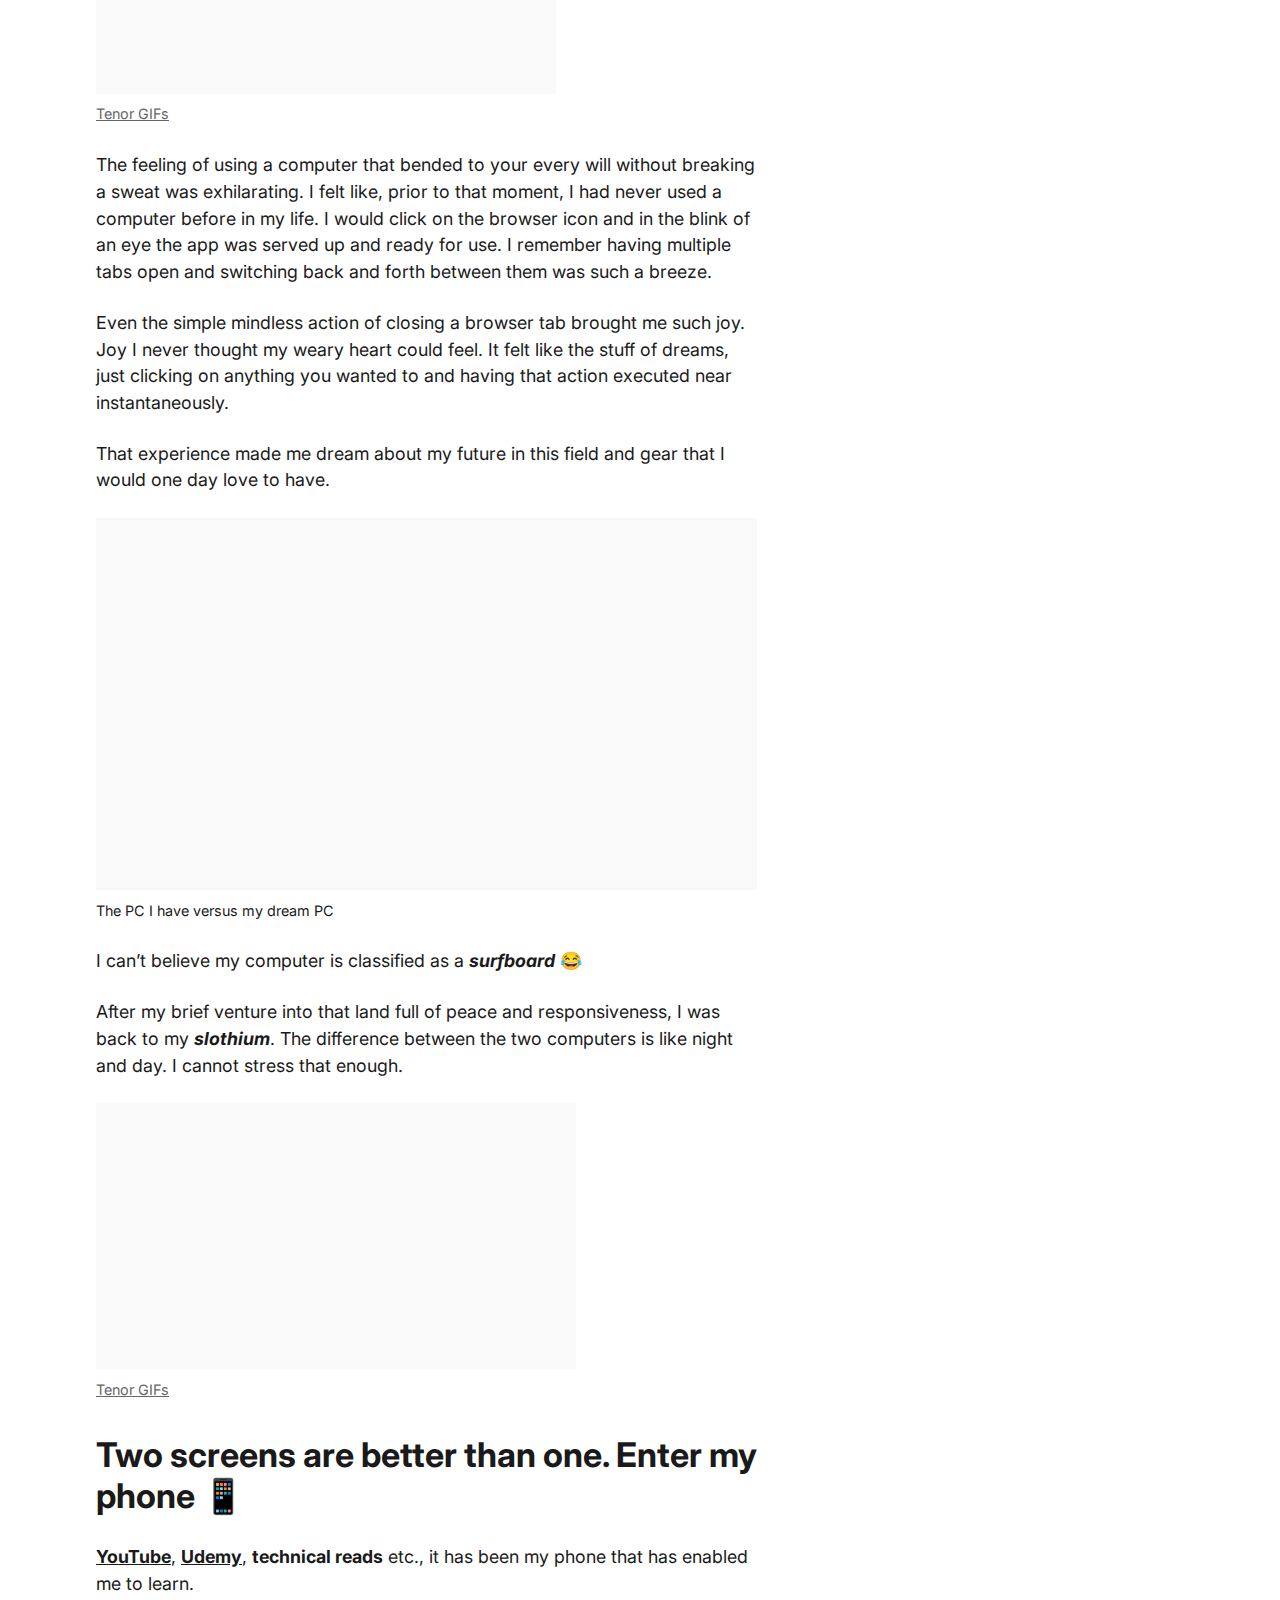
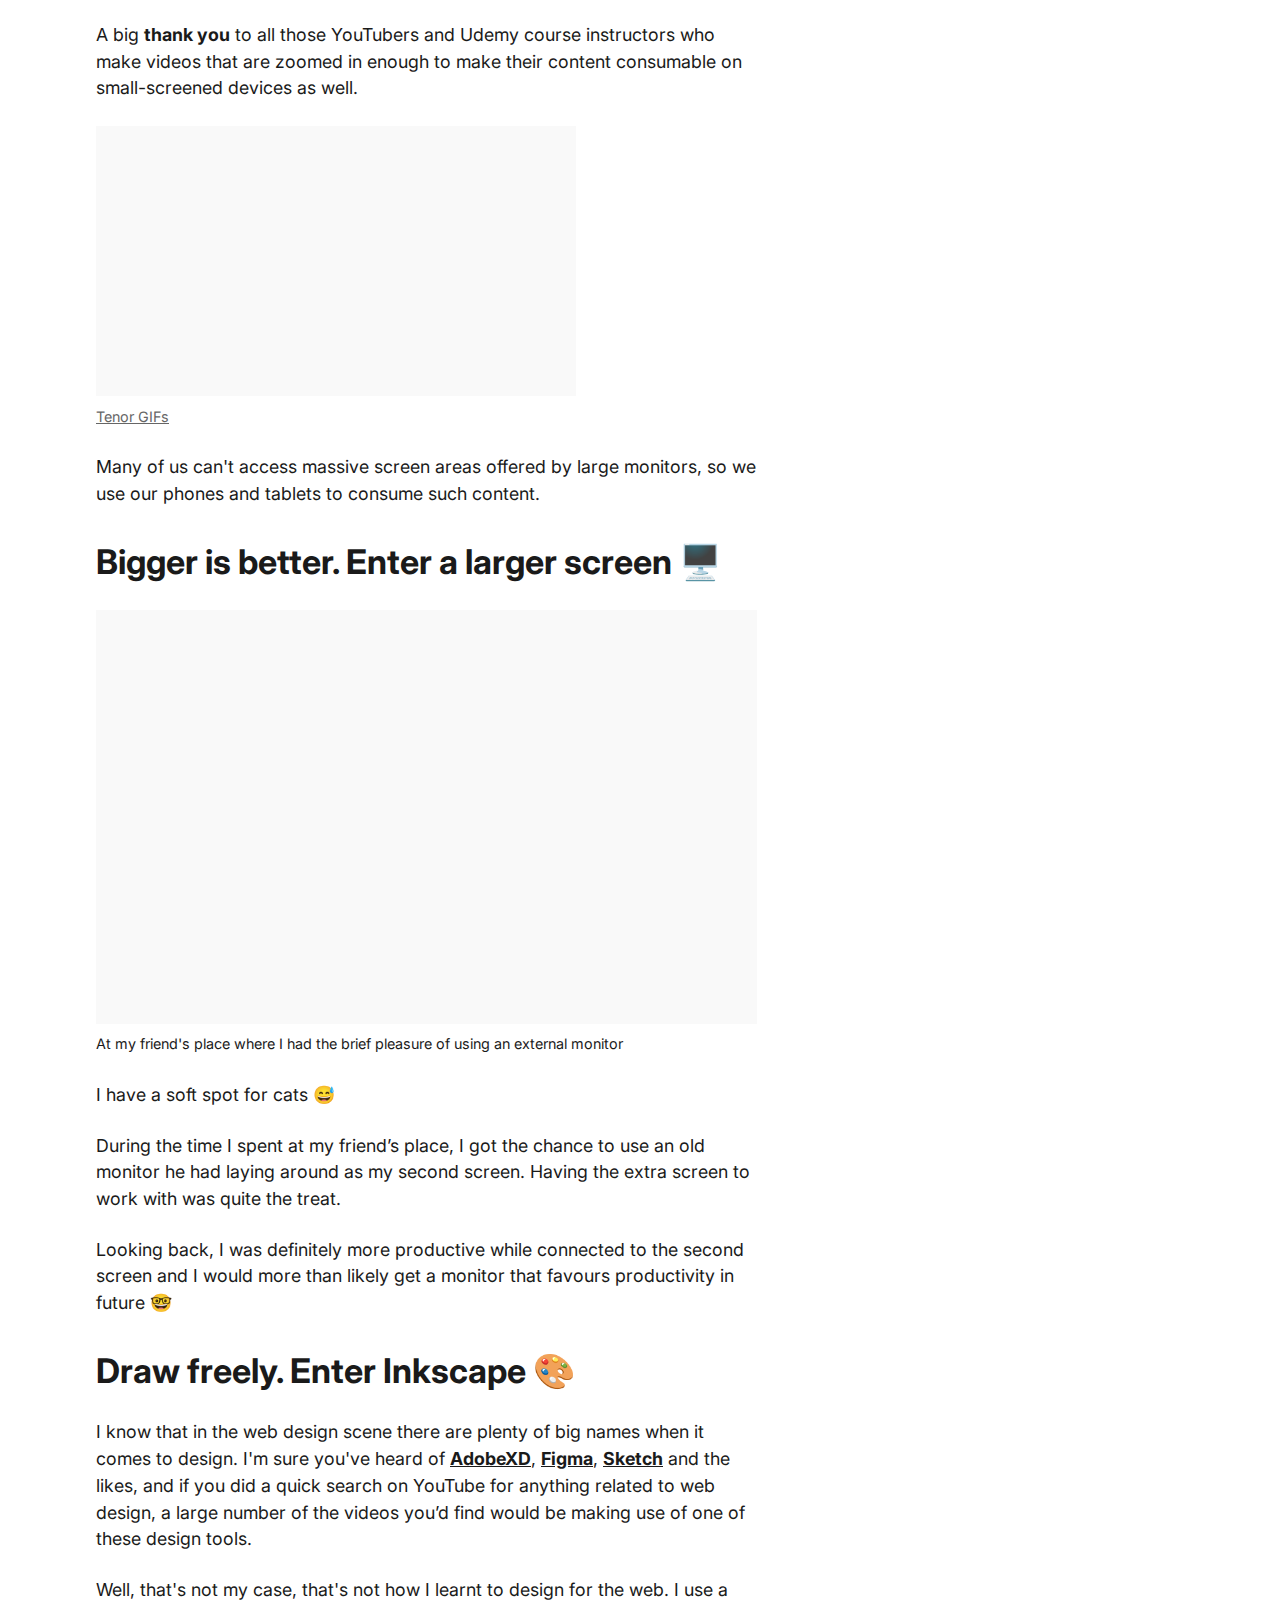
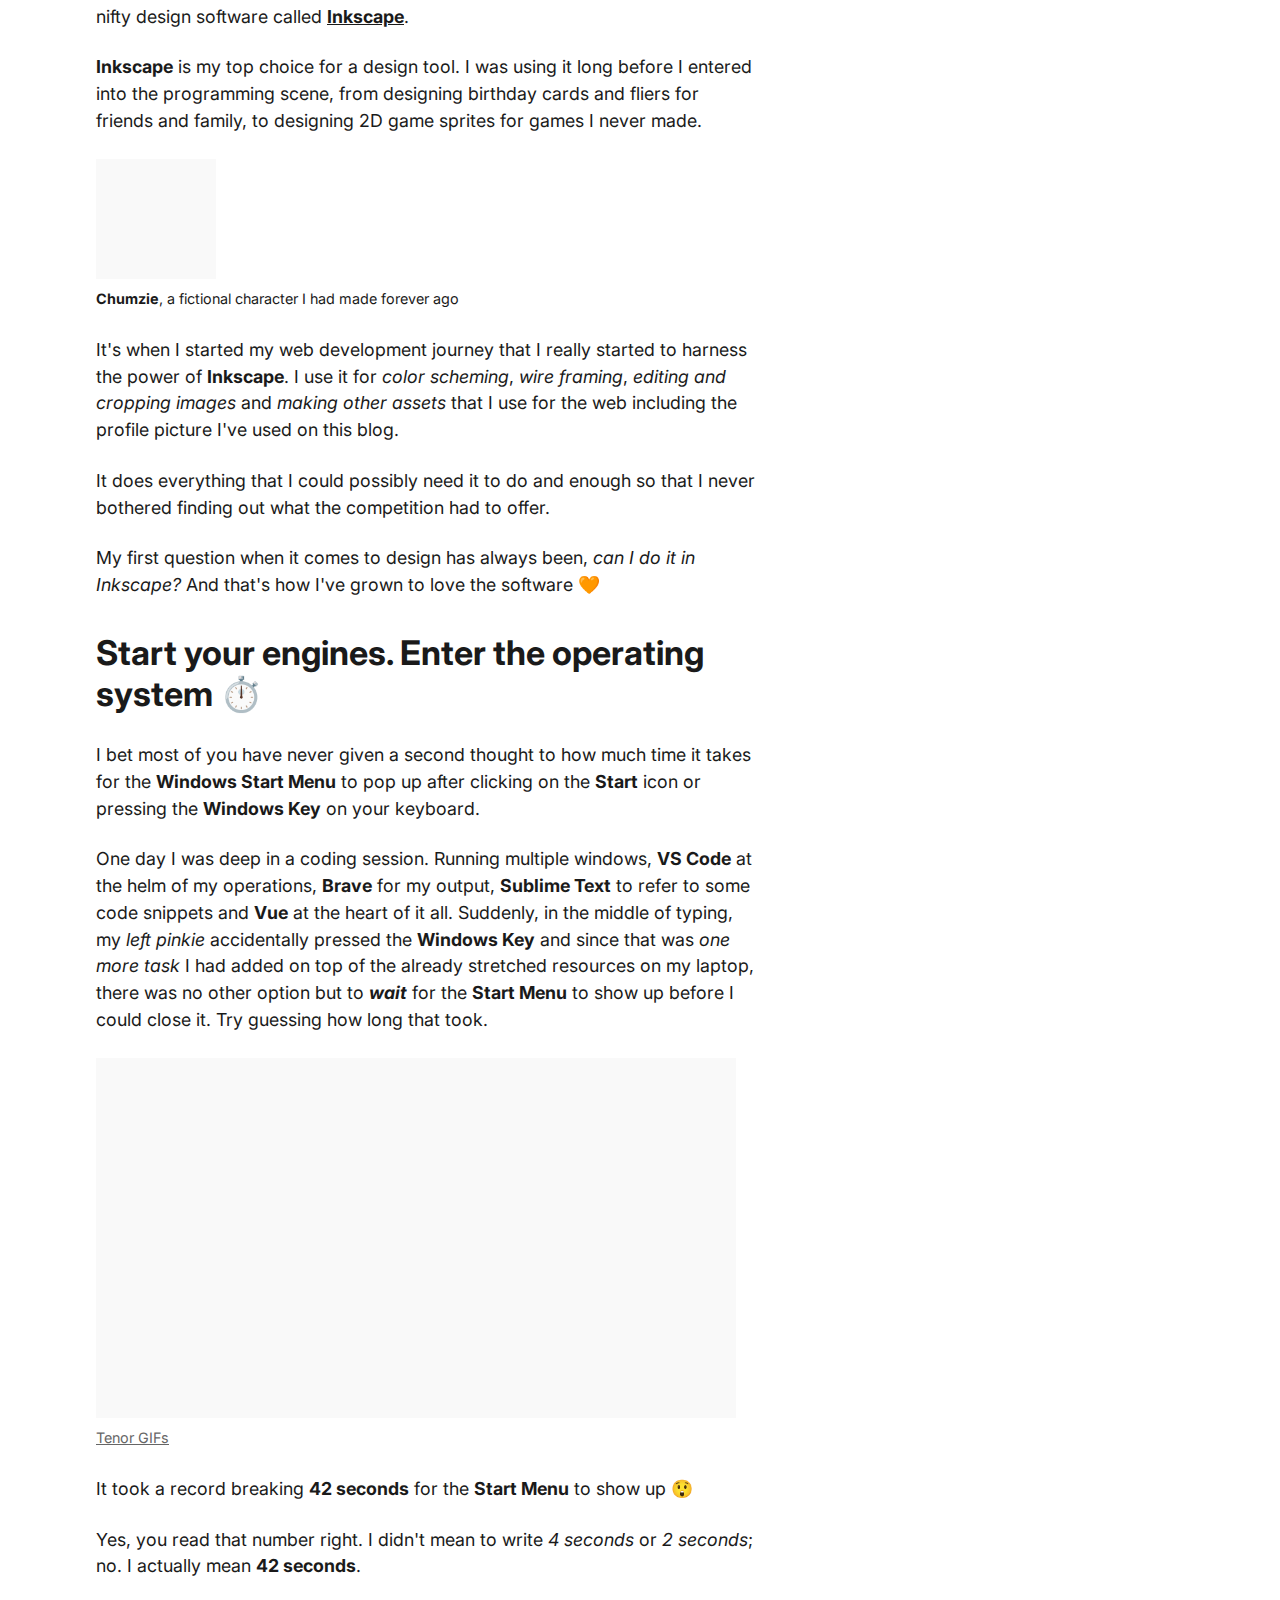
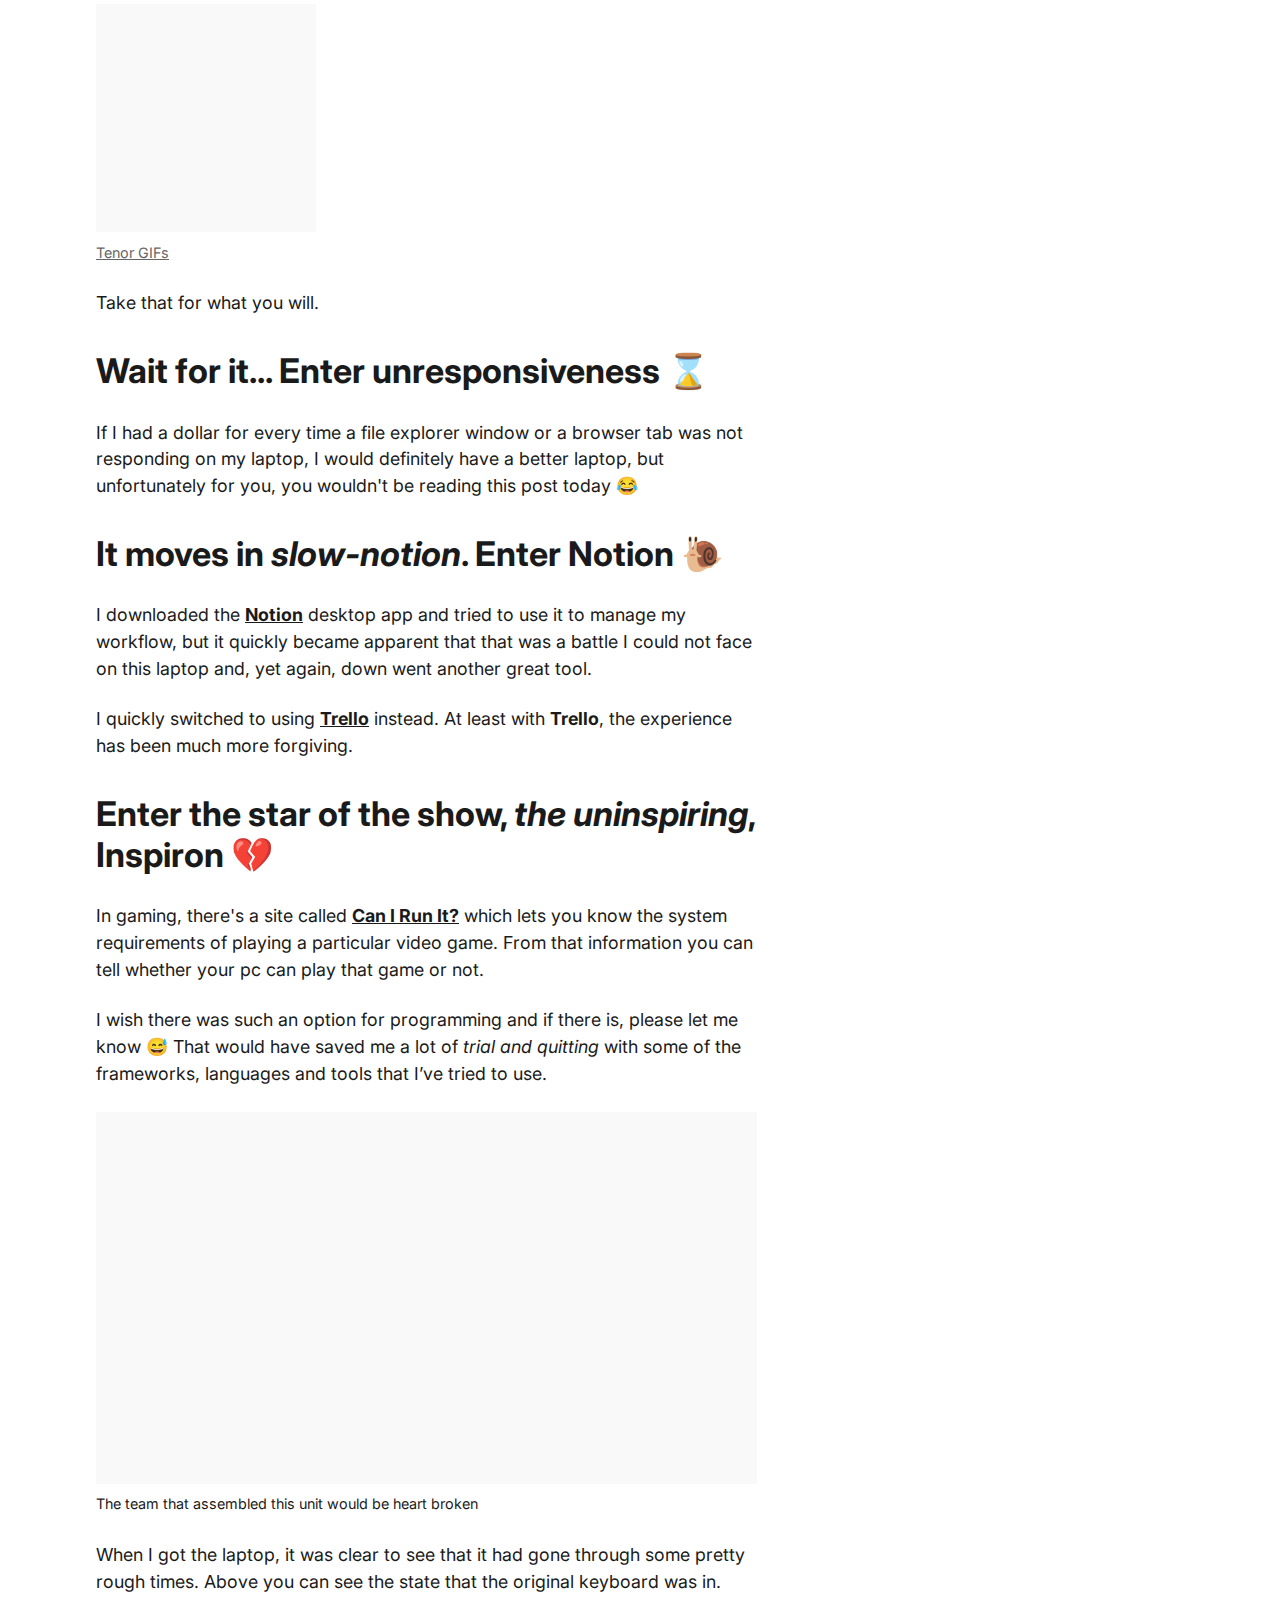
==== commit c7eb0def: "Add update to author section" ====
--- a/index.html
+++ b/index.html
@@ -1595,7 +1595,7 @@
                 <div class="coffee-cup">
                   <img
                     class="cta__image"
-                    src="./assets/img/cup.png"
+                    src="./assets/img/bmc-cup.svg"
                     alt="illustration of a cup with hot coffee"
                     width="80"
                     height="80"
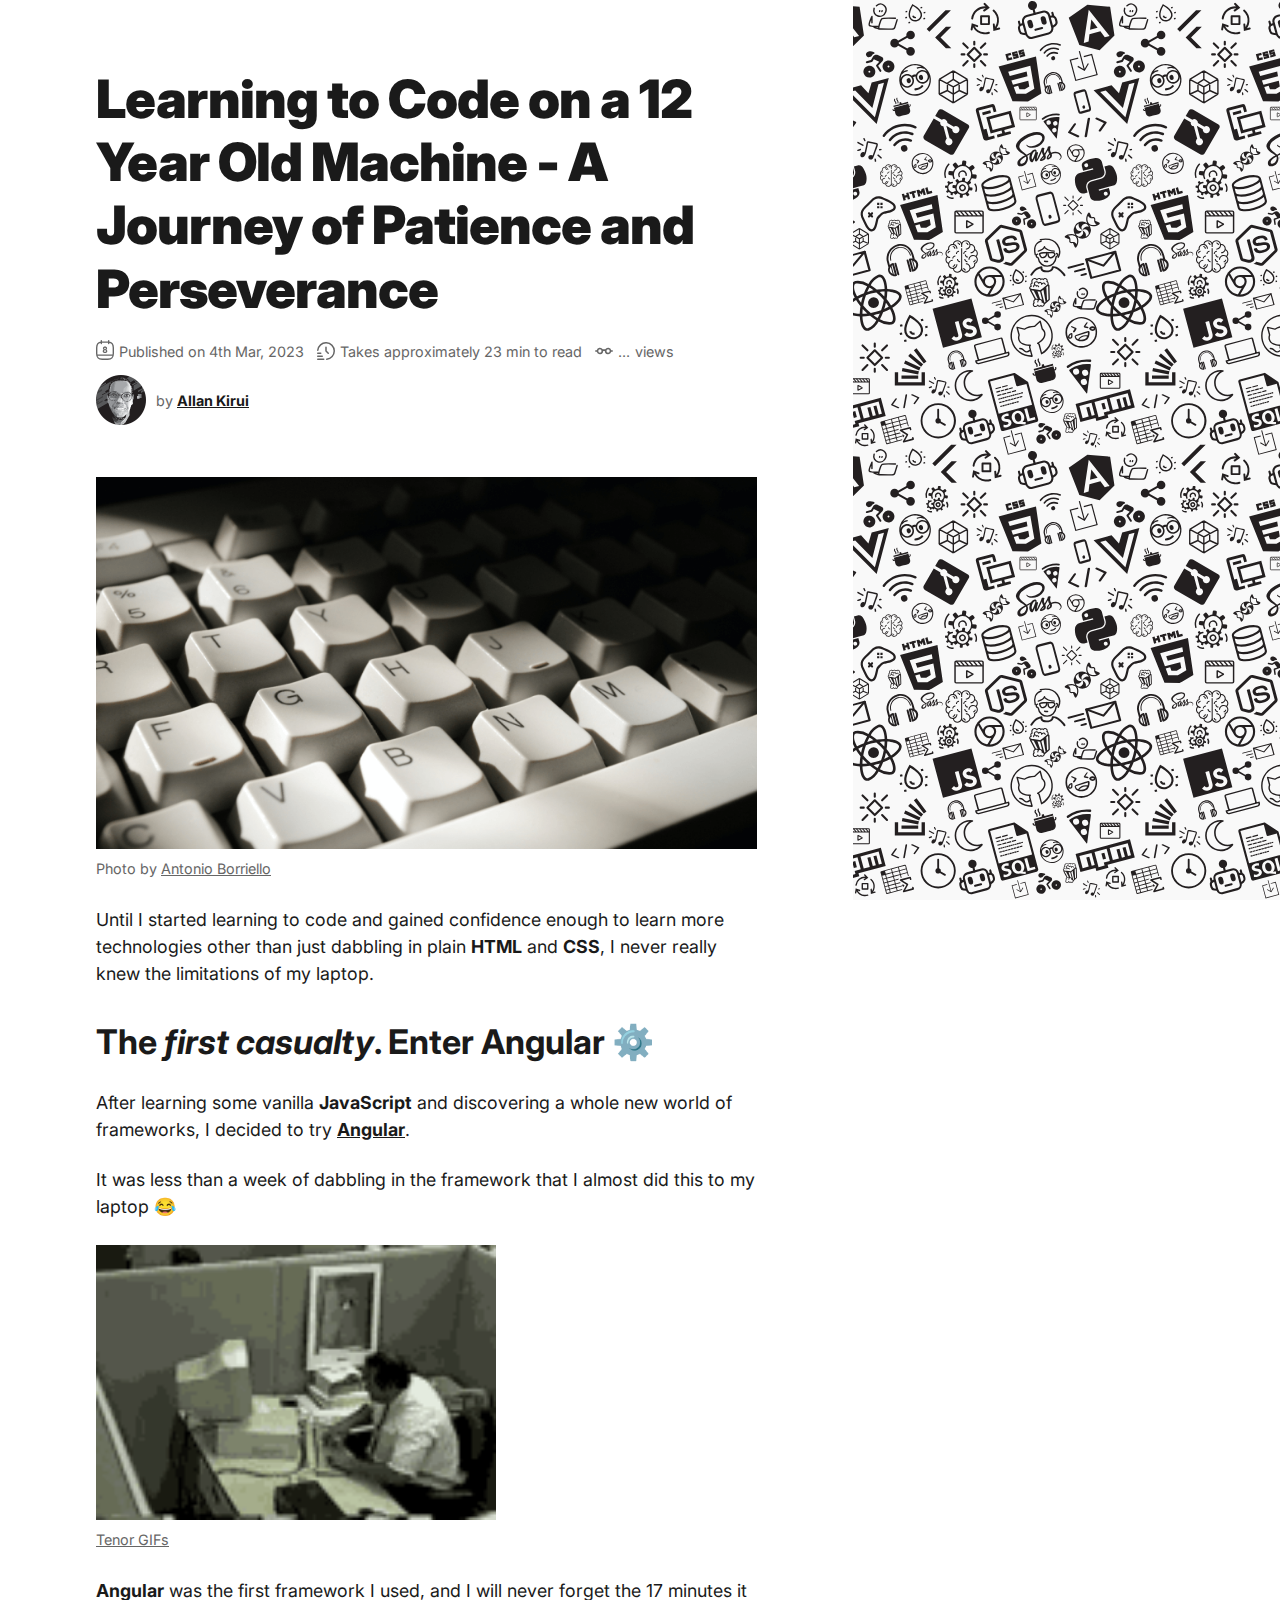
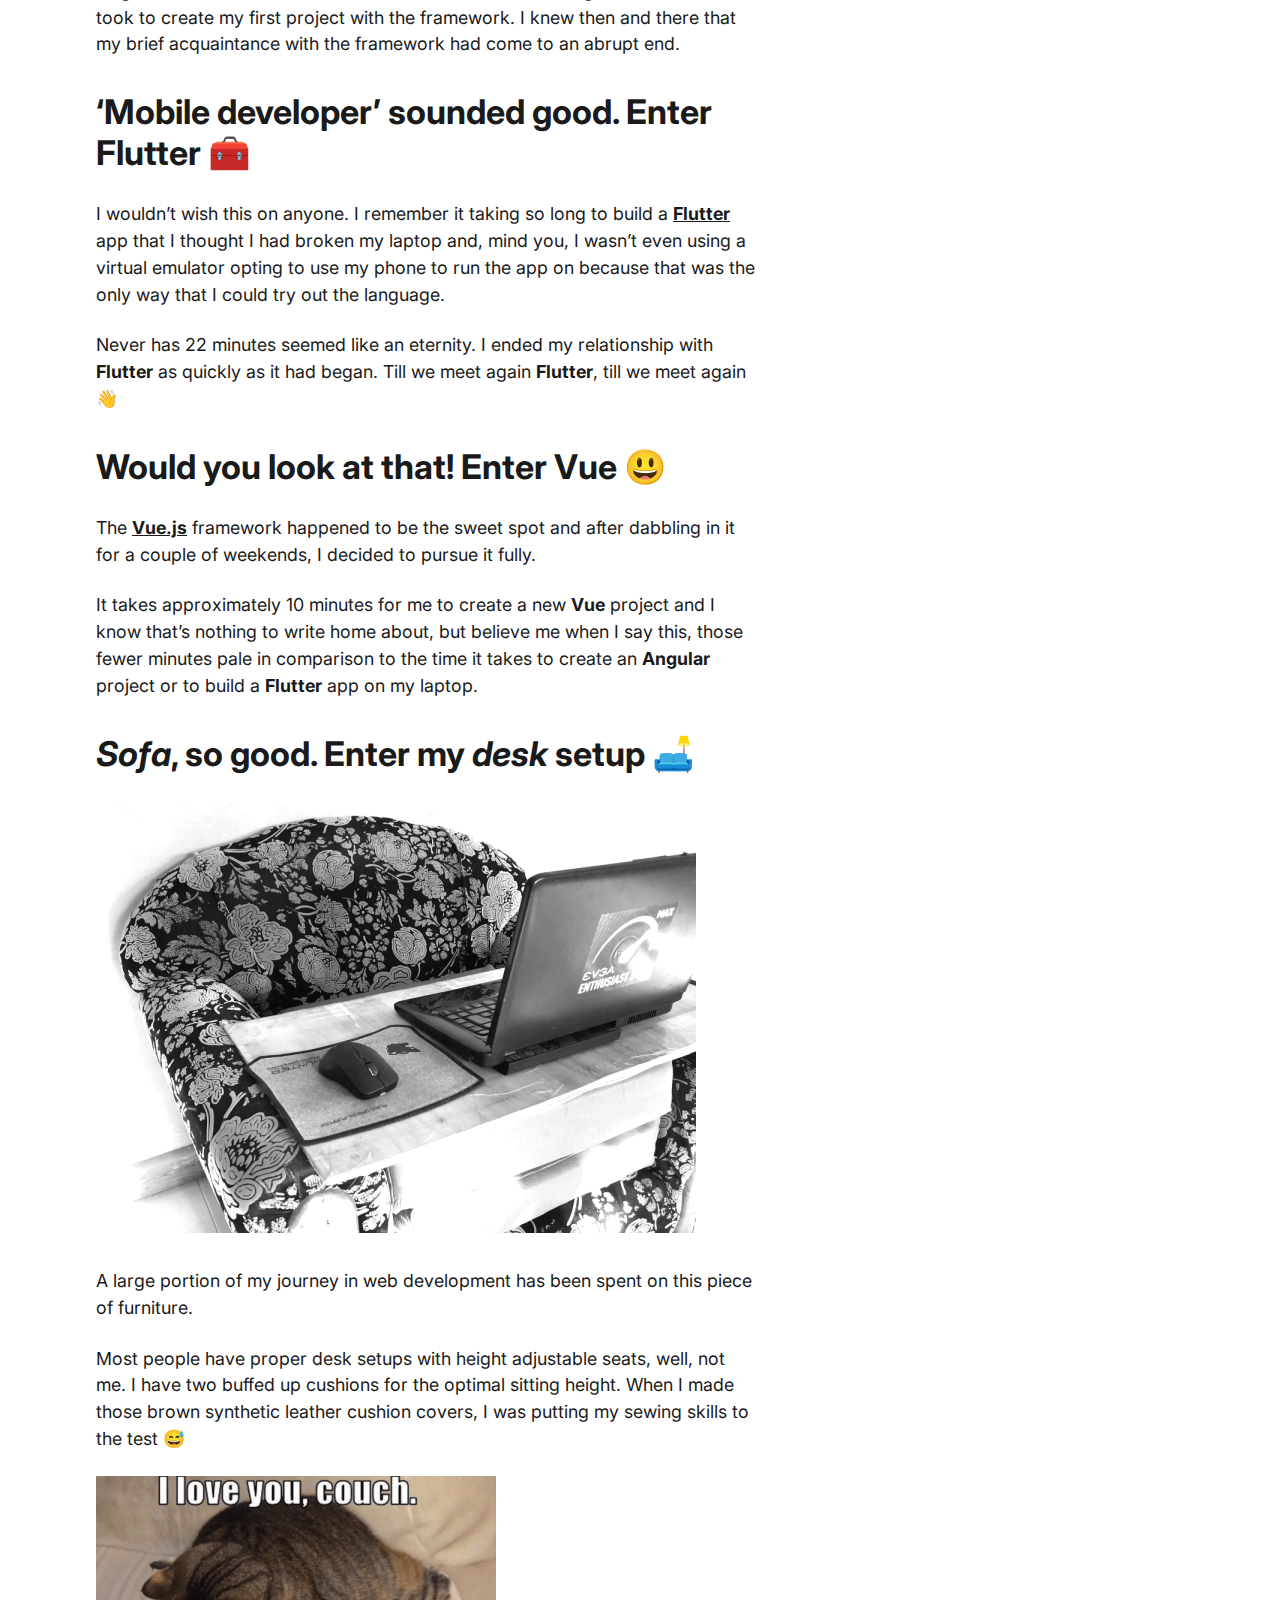
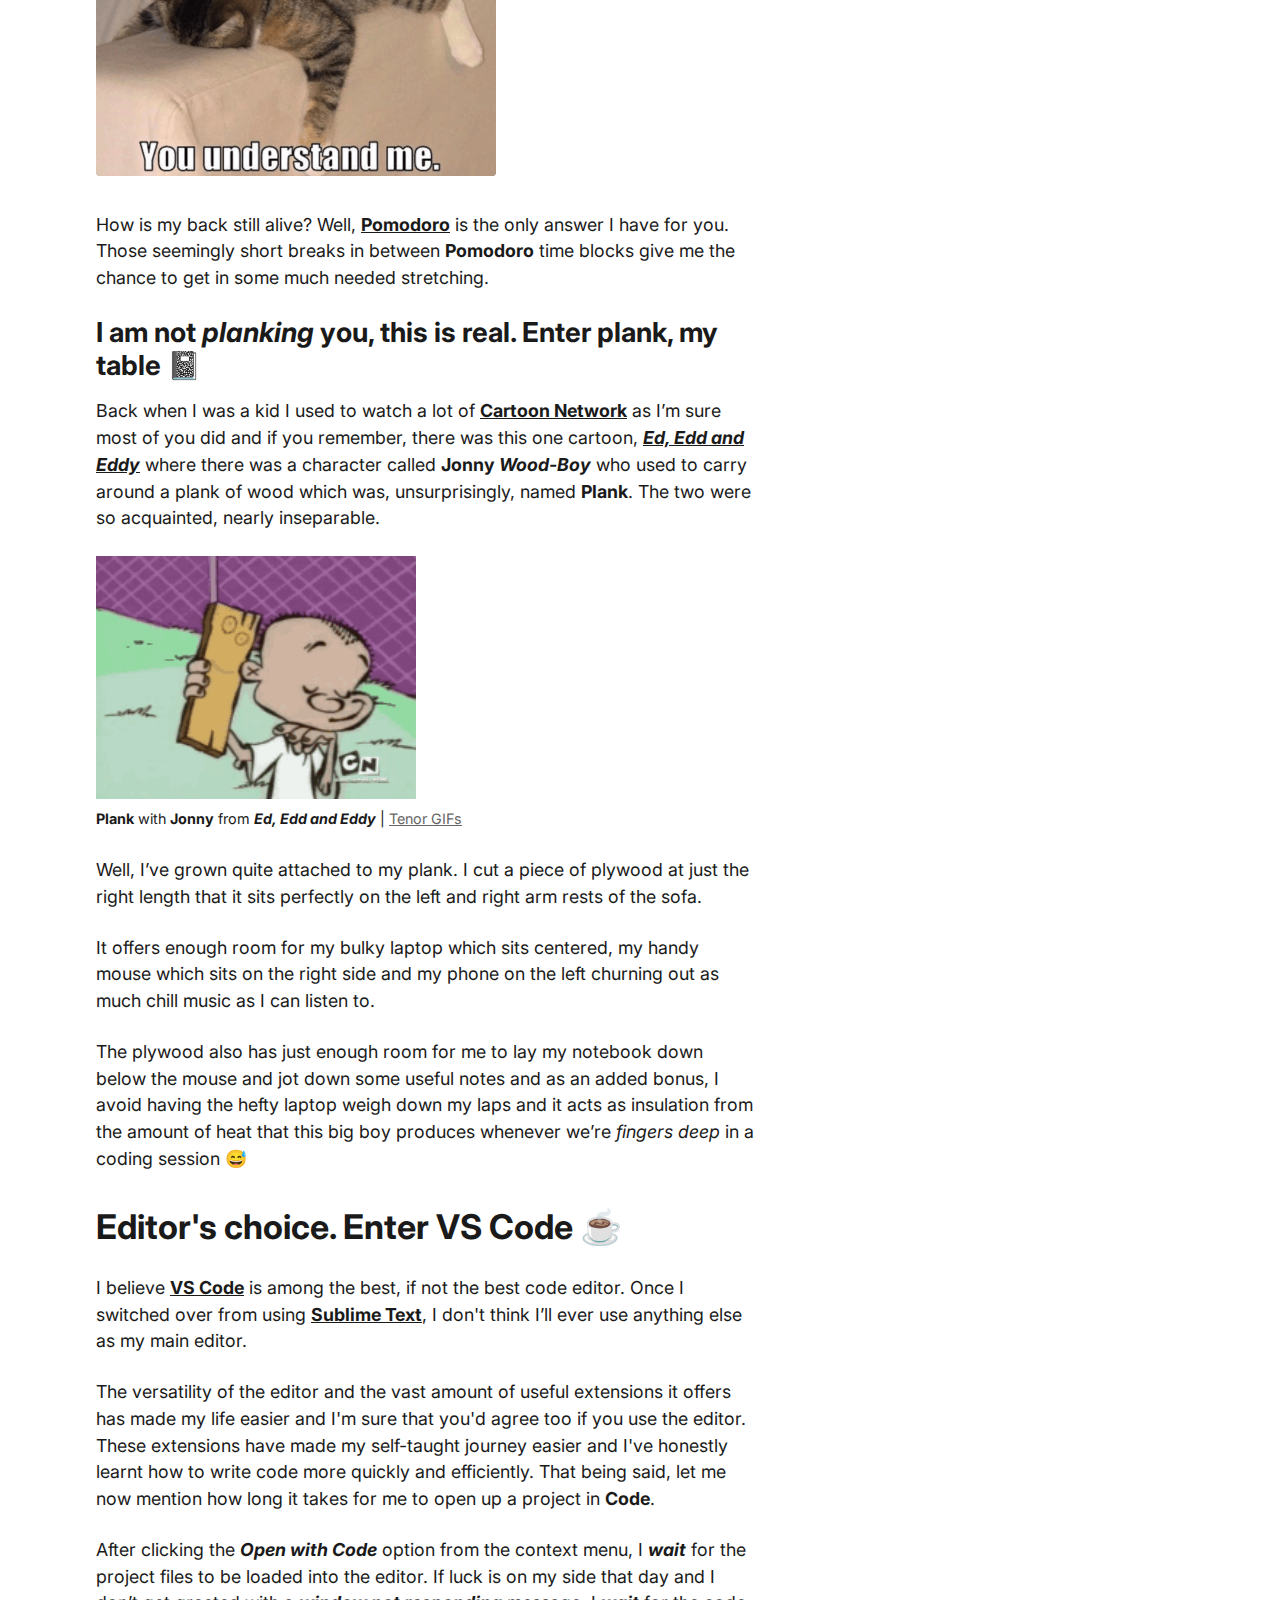
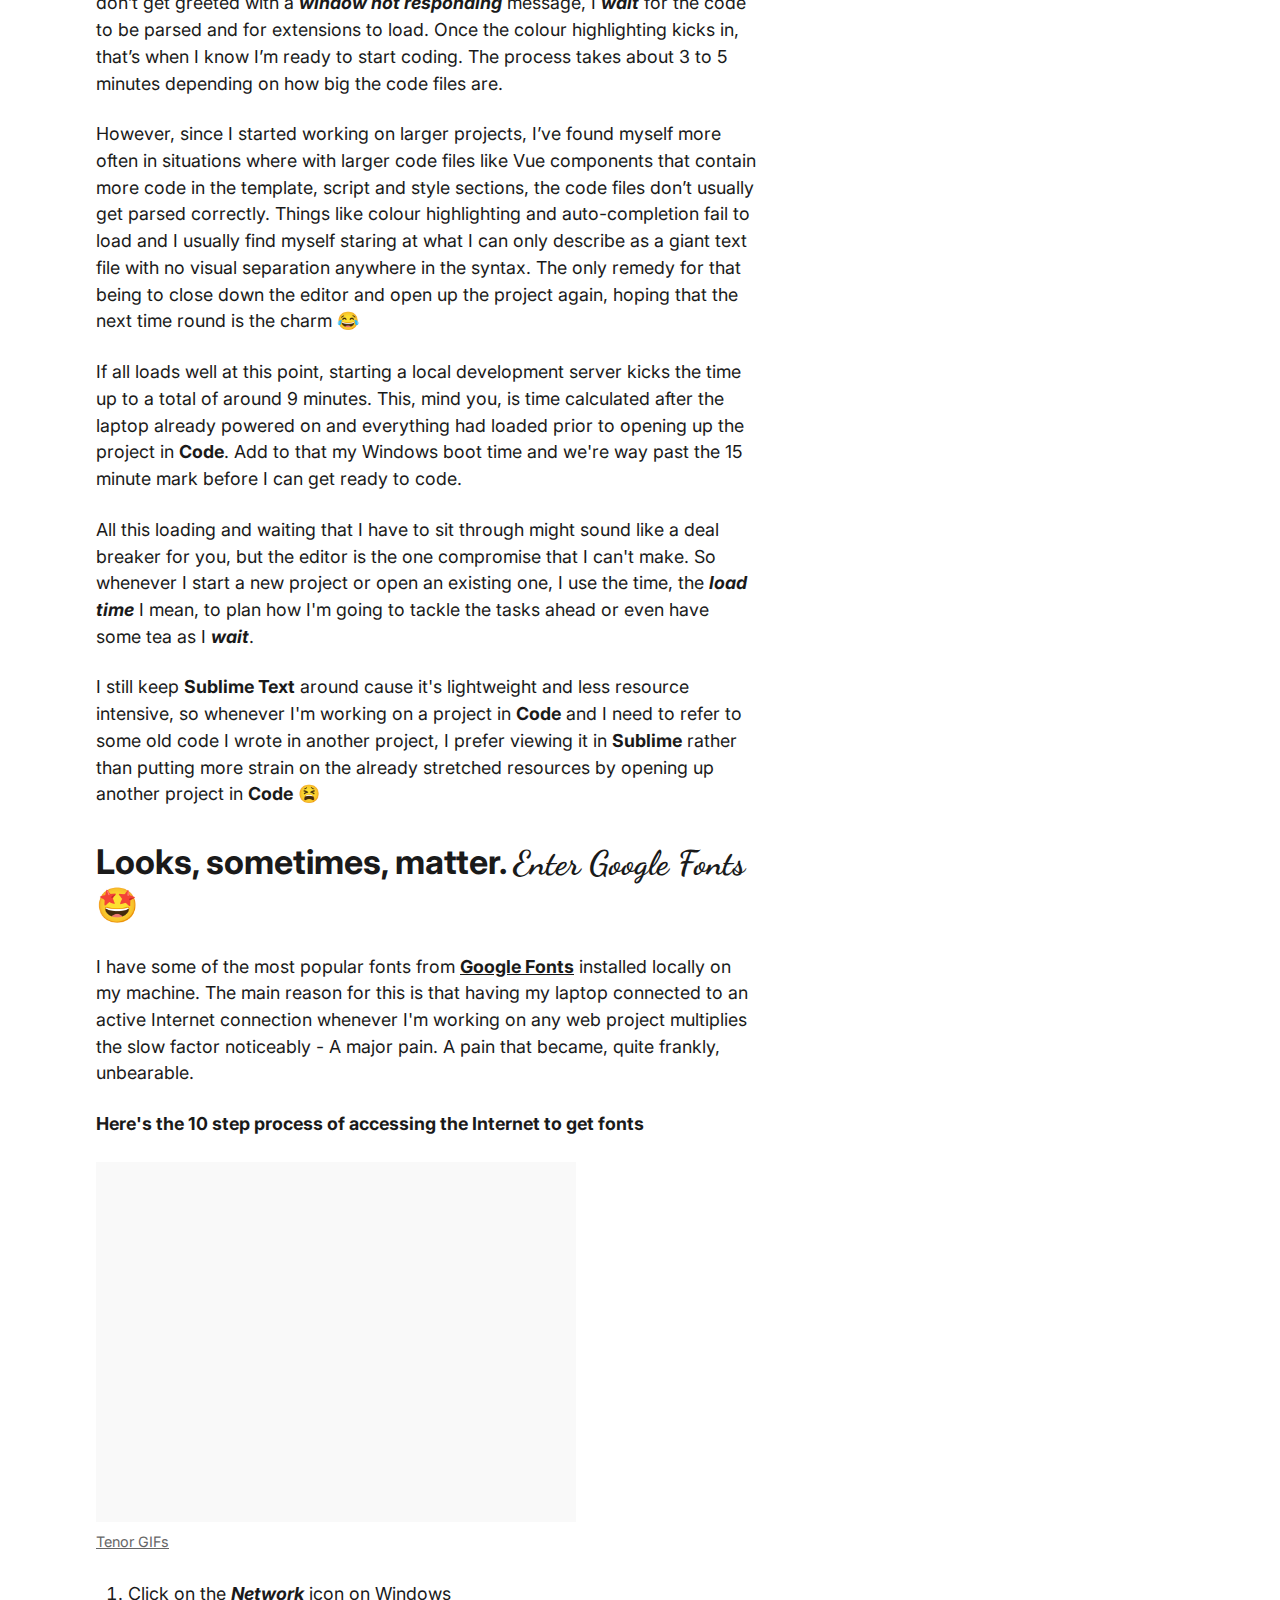
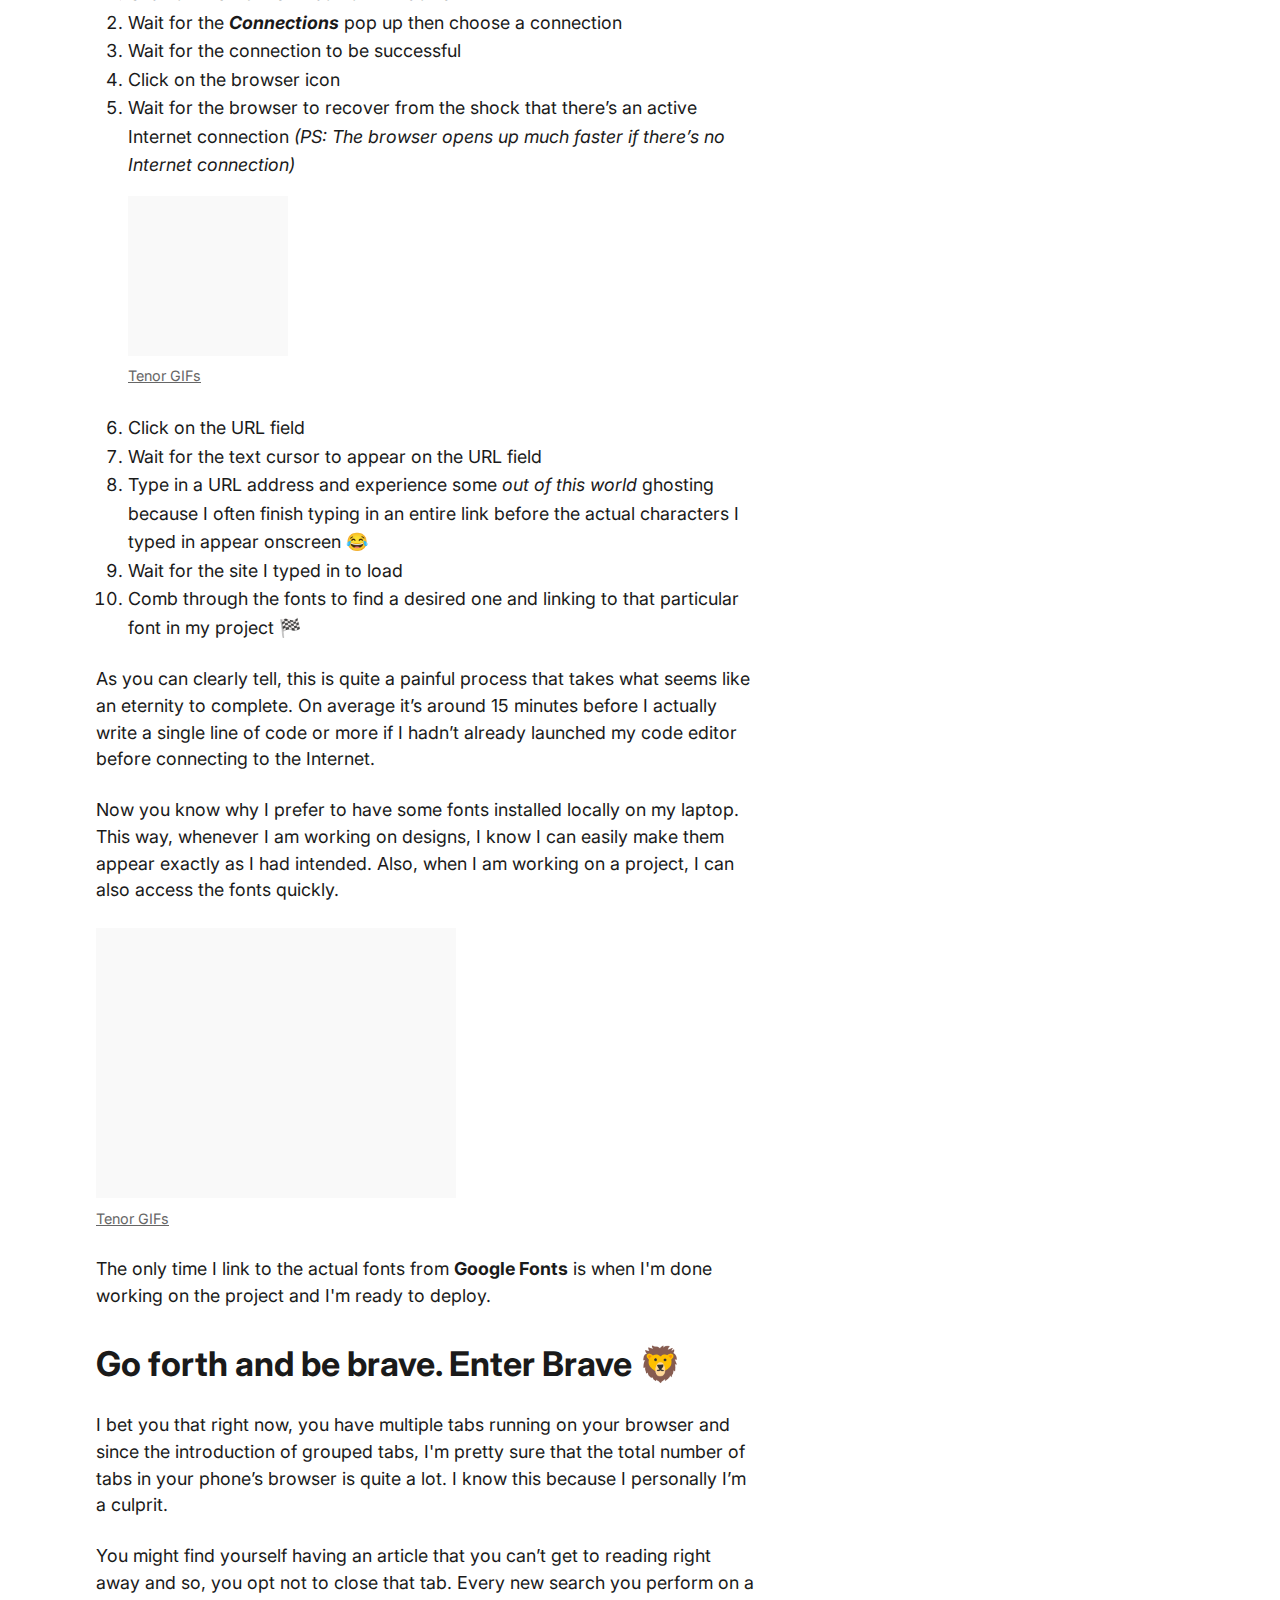
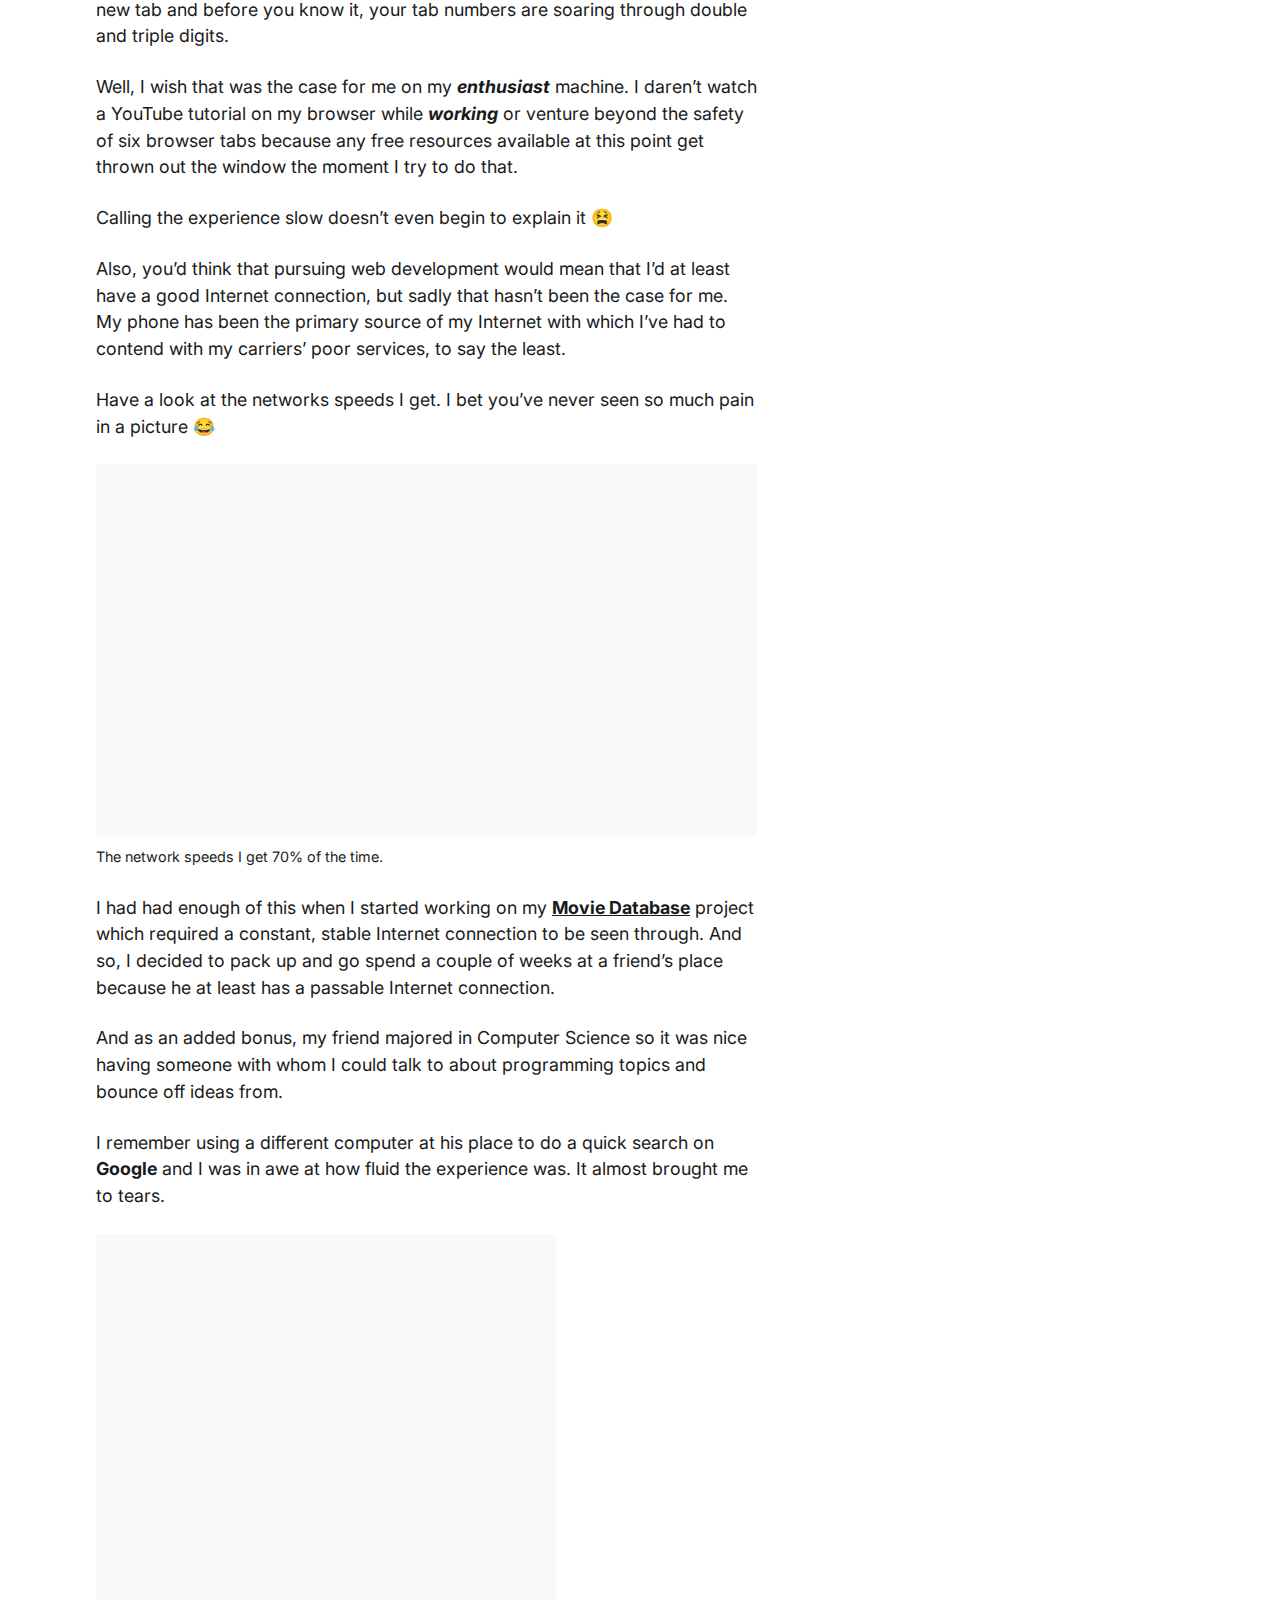
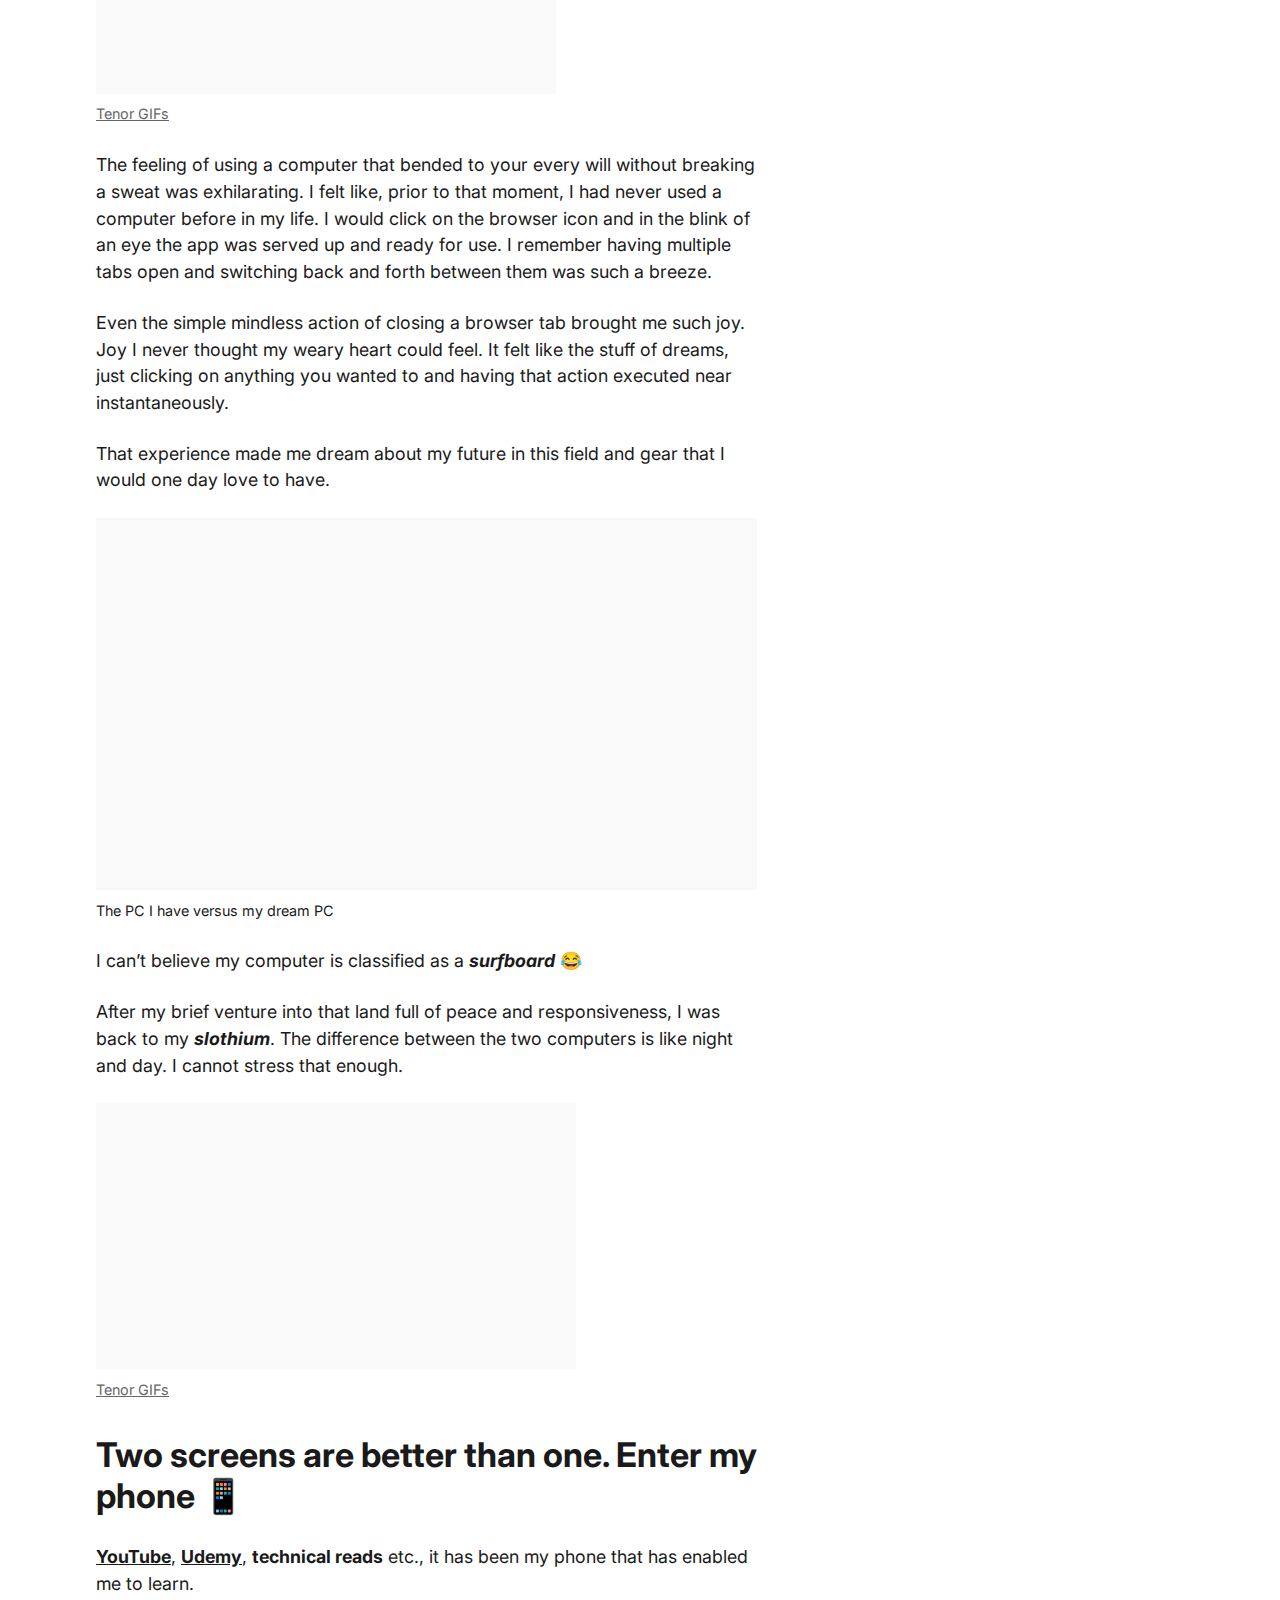
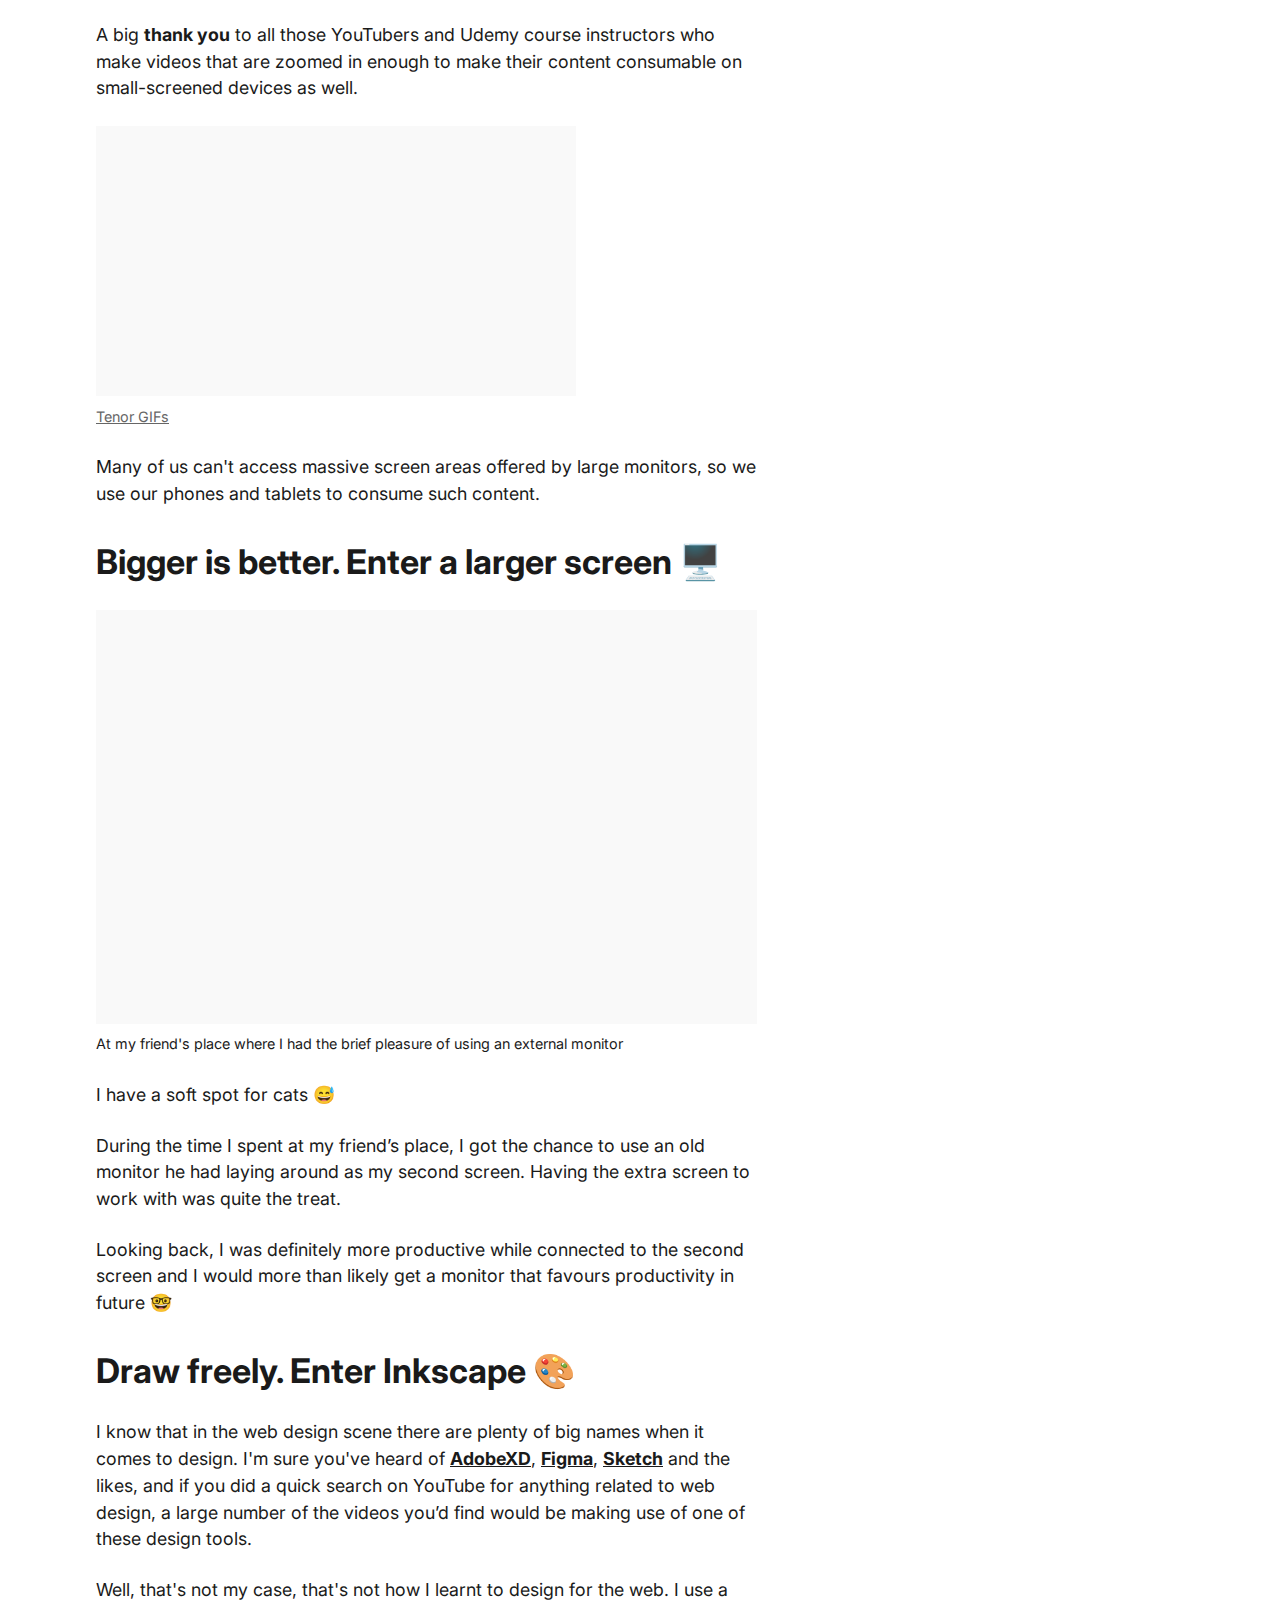
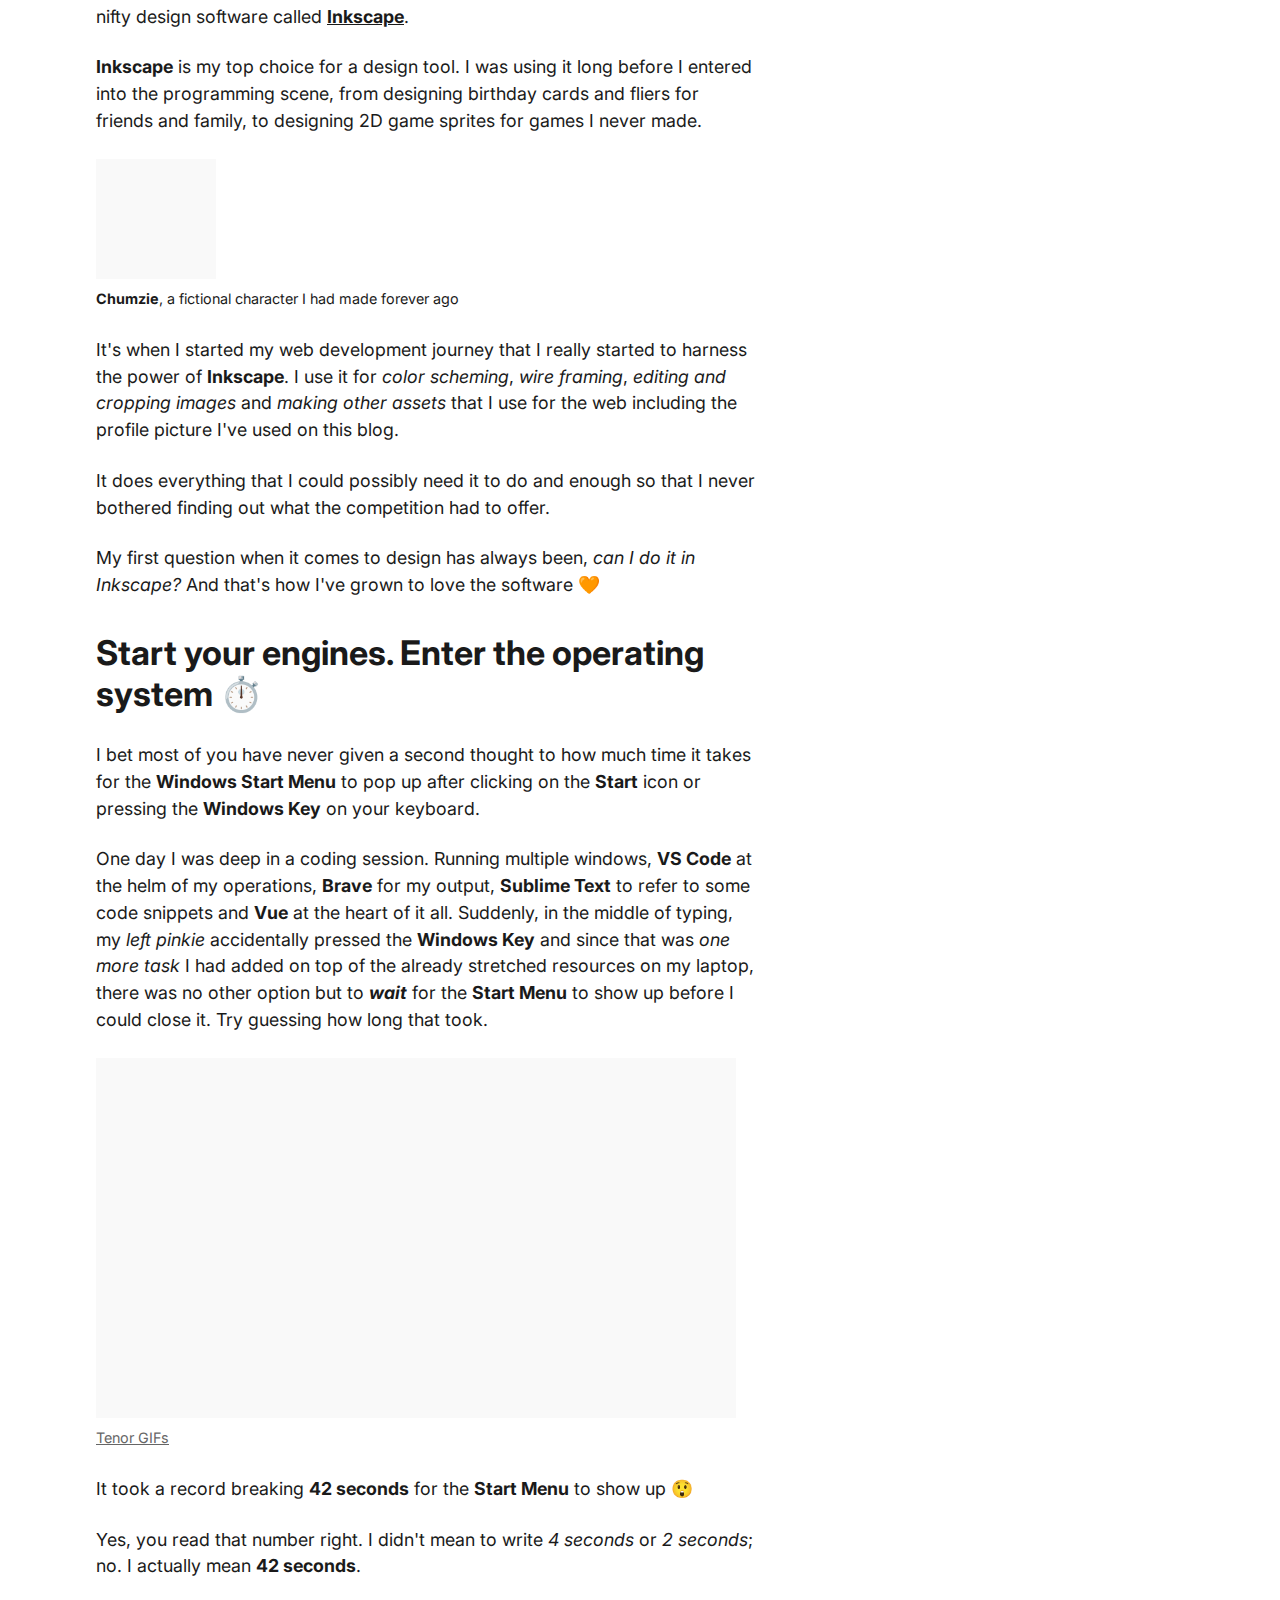
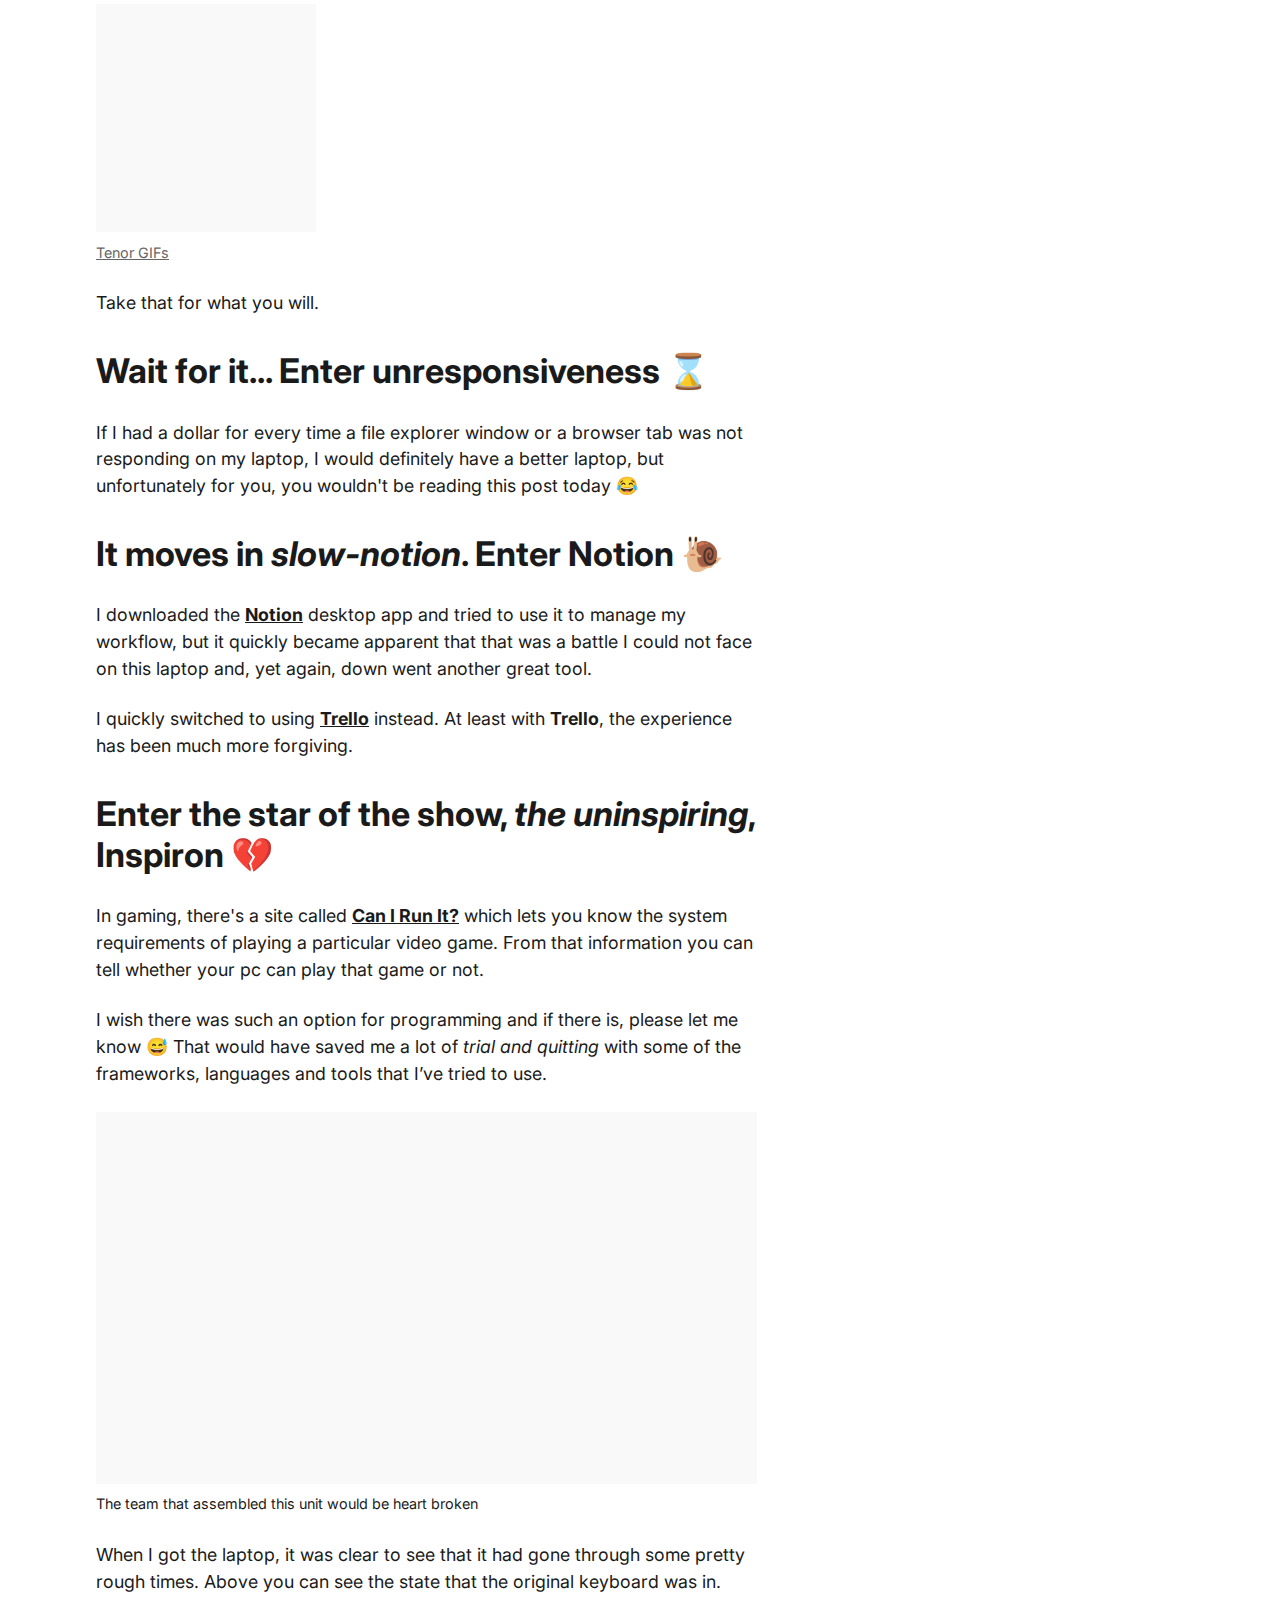
==== commit 59ca1b43: "Add update to html for back to top button" ====
--- a/index.html
+++ b/index.html
@@ -32,14 +32,16 @@
           <div class="mx-auto w-full">
             <a
               href="#header"
-              aria-labelledby="back-up"
+              aria-labelledby="back-up-text"
               class="back-to-top"
               id="back-to-top"
             >
               <span id="back-up-text" class="back-up-text hidden"
                 >Back to top</span
               >
-              <span id="back-up-arrow" class="back-up-arrow">&#x1F815;</span>
+              <span id="back-up-arrow" class="back-up-arrow"
+                ><span class="arrow">&#8593;</span></span
+              >
             </a>
 
             <header id="header">
--- a/assets/styles/main.css
+++ b/assets/styles/main.css
@@ -1 +1 @@
-@import url('https://fonts.googleapis.com/css2?family=Dancing+Script:wght@600&family=Inter:wght@500;700;900&display=swap');:root{--color-white:hsl(0,0%,100%);--color-granite-grey:hsl(0,0%,40%);--color-black-brown:hsl(345,6%,13%);--color-eerie-black:hsl(0,0%,10%)}:root{--font-family:"Inter",-apple-system,BlinkMacSystemFont,"Segoe UI",Roboto,Helvetica,Arial,sans-serif,"Apple Color Emoji","Segoe UI Emoji","Segoe UI Symbol";--font-family-2:"Dancing Script","Inter",sans-serif}:root{--fluid-min-width:320;--fluid-max-width:1366;--fluid-screen:100vw;--fluid-bp:calc((var(--fluid-screen) - var(--fluid-min-width)/16*1rem) /(var(--fluid-max-width) - var(--fluid-min-width)))}@media screen and (min-width:1366px){:root{--fluid-screen:calc(var(--fluid-max-width)*1px)}}:root{--f--2-min:12.64;--f--2-max:11.52;--step--2:calc(((var(--f--2-min)/16)*1rem) + (var(--f--2-max) - var(--f--2-min))*var(--fluid-bp));--f--1-min:14.22;--f--1-max:14.40;--step--1:calc(((var(--f--1-min)/16)*1rem) + (var(--f--1-max) - var(--f--1-min))*var(--fluid-bp));--f-0-min:16.00;--f-0-max:18.00;--step-0:calc(((var(--f-0-min)/16)*1rem) + (var(--f-0-max) - var(--f-0-min))*var(--fluid-bp));--f-1-min:18.00;--f-1-max:22.50;--step-1:calc(((var(--f-1-min)/16)*1rem) + (var(--f-1-max) - var(--f-1-min))*var(--fluid-bp));--f-2-min:20.25;--f-2-max:28.13;--step-2:calc(((var(--f-2-min)/16)*1rem) + (var(--f-2-max) - var(--f-2-min))*var(--fluid-bp));--f-3-min:22.78;--f-3-max:35.16;--step-3:calc(((var(--f-3-min)/16)*1rem) + (var(--f-3-max) - var(--f-3-min))*var(--fluid-bp));--f-4-min:25.63;--f-4-max:43.95;--step-4:calc(((var(--f-4-min)/16)*1rem) + (var(--f-4-max) - var(--f-4-min))*var(--fluid-bp));--f-5-min:28.83;--f-5-max:54.93;--step-5:calc(((var(--f-5-min)/16)*1rem) + (var(--f-5-max) - var(--f-5-min))*var(--fluid-bp));--f-6-min:32.44;--f-6-max:68.66;--step-6:calc(((var(--f-6-min)/16)*1rem) + (var(--f-6-max) - var(--f-6-min))*var(--fluid-bp));--f-7-min:36.49;--f-7-max:85.83;--step-7:calc(((var(--f-7-min)/16)*1rem) + (var(--f-7-max) - var(--f-7-min))*var(--fluid-bp));--f-8-min:41.05;--f-8-max:107.29;--step-8:calc(((var(--f-8-min)/16)*1rem) + (var(--f-8-max) - var(--f-8-min))*var(--fluid-bp))}:root{--fc-3xs-min:(var(--fc-s-min) * .25);--fc-3xs-max:(var(--fc-s-max) * .25);--fc-2xs-min:(var(--fc-s-min) * .5);--fc-2xs-max:(var(--fc-s-max) * .5);--fc-xs-min:(var(--fc-s-min) * .75);--fc-xs-max:(var(--fc-s-max) * .75);--fc-s-min:(var(--f-0-min,16));--fc-s-max:(var(--f-0-max,20));--fc-m-min:(var(--fc-s-min) * 1.5);--fc-m-max:(var(--fc-s-max) * 1.5);--fc-l-min:(var(--fc-s-min) * 2);--fc-l-max:(var(--fc-s-max) * 2);--fc-xl-min:(var(--fc-s-min) * 3);--fc-xl-max:(var(--fc-s-max) * 3);--fc-2xl-min:(var(--fc-s-min) * 4);--fc-2xl-max:(var(--fc-s-max) * 4);--fc-3xl-min:(var(--fc-s-min) * 6);--fc-3xl-max:(var(--fc-s-max) * 6);--space-m:calc(((var(--fc-m-min)/16)*1rem) + (var(--fc-m-max) - var(--fc-m-min))*var(--fluid-bp));--space-m-xl:calc(((var(--fc-m-min)/16)*1rem) + (var(--fc-xl-max) - var(--fc-m-min))*var(--fluid-bp))}*,*::after,*::before{margin:0;padding:0;box-sizing:border-box}html{font-size:100%;height:100%;scroll-behavior:smooth}body{min-height:100%;font-family:var(--font-family);font-size:var(--step-0);line-height:1.6;background-color:var(--color-white);color:var(--color-eerie-black)}h1,h2,h3,h4,p{margin:0;line-height:1;overflow-wrap:break-word}h3{font-size:var(--step-2);line-height:1.2;margin-bottom:.6em}h2{font-size:var(--step-3);line-height:1.2;margin-top:1em;margin-bottom:.8em}h1{font-size:var(--step-5);line-height:1.2;letter-spacing:-1px;font-weight:900}p{margin-bottom:1.5rem;line-height:1.5;font-weight:400}a{color:inherit}.gray{color:var(--color-granite-grey)}.hr-style-dark{background-color:var(--color-eerie-black);height:3px}.hidden{display:none}small,figcaption{font-size:var(--step--1)}figure{margin-bottom:var(--space-m)}.flex{display:flex}.flex-jc-c{justify-content:center}.flex-ai-c{align-items:center}.flex-fd-c{flex-direction:column}.w-full{width:100%;max-width:43.75rem}.mx-auto{margin-left:auto;margin-right:auto}.py-4{padding-bottom:1rem;padding-top:1rem}.px-4{padding-left:1rem;padding-right:1rem}.container{background-color:var(--color-white);overflow-x:hidden}.text-wrapper{width:100%}.image-wrapper{position:fixed;top:0;right:0;bottom:0}.bg-image{background:#f9f9f9 url("/assets/img/icons-bg.min.svg") no-repeat scroll center center;background-size:cover}@media(min-width:640px){.sm\:px-6{padding-left:1.5rem;padding-right:1.5rem}}@media(min-width:768px){.md\:py-12{padding-bottom:3rem;padding-top:3rem}}@media(max-width:768px){.py-4{padding-bottom:5rem}}@media(min-width:1024px){.lg\:px-20{padding-left:5rem;padding-right:5rem}.xl\:justify-start{justify-content:flex-start}}@media(min-width:1280px){.xl\:w-2\/3{width:66.666667%}.xl\:px-24{padding-left:6rem;padding-right:6rem}.xl\:w-1\/3{width:33.333333%}.xl\:block{display:block!important}}.back-to-top{display:inline-block;position:fixed;bottom:20px;right:1rem;width:45px;height:45px;background-color:var(--color-black-brown);border-radius:4px;text-align:center;text-decoration:none;transition:background-color .3s,opacity .5s,visibility .5s;opacity:0;visibility:hidden;overflow:hidden;z-index:10}.back-up-arrow{display:block;position:absolute;top:50%;left:50%;transform:translate(-50%,-50%);width:100%;height:100%;font-size:1.875rem;color:#f9f9f9;box-shadow:0 5px 8px rgba(35,31,32,0.1)}.back-to-top:hover{cursor:pointer;background-color:var(--color-granite-grey)}.back-to-top.show{opacity:1;visibility:visible}@media(min-width:1280px){.back-to-top{right:calc(33.333333% + 1rem)}}.article header{padding:var(--space-m-xl) 0}.article header small{display:inline-block}.article__title{margin-bottom:1rem}.article__views.hidden{display:none}.meta small span{position:relative;margin-right:5px}.meta small span img{position:relative;transform:translateY(3px)}.meta small:not(:last-child){margin-right:8px}.meta .article__author{margin-top:10px;gap:10px}.meta .article__author a{color:var(--color-eerie-black);font-weight:700}figure{margin-bottom:var(--space-m)}figure img{max-width:100%;height:auto;background:#f9f9f9}.font-2{font-family:var(--font-family-2)}ol{margin-bottom:1.5rem}ul li,ol li{margin-left:2rem}ul{margin-bottom:1rem}ol li.has-image figure{margin-top:1rem}code{background:#e6e6e6}hr{margin-bottom:1.5rem}blockquote{margin:2rem 0;padding-left:1.5rem;border-left:7px solid var(--color-black-brown);font-style:italic;color:var(--color-granite-grey)}.share-links{gap:.875rem;margin-bottom:1.5rem}.share-links a{text-decoration:none}.share-links button{width:fit-content;height:fit-content;background:transparent;outline:0;border:0;cursor:pointer;position:relative}.share-links button.copied::before{content:"copied!";position:absolute;top:-35px;left:50%;transform:translateX(-50%);padding:5px 8px;border-radius:5px;background:var(--color-black-brown);color:var(--color-white);font-size:.875rem;z-index:10}.profile-wrapper{display:grid;grid-template-columns:125px 1fr;grid-template-rows:125px 1fr;gap:1rem}.share-links button>svg,.share-links a>svg,.contact-link>svg{transition:all .2s ease-in-out}.share-links button svg:hover,.share-links a>svg:hover,.contact-link>svg:hover{box-shadow:rgba(50,50,93,0.25) 0 13px 27px -5px,rgba(0,0,0,0.3) 0 8px 16px -8px;transform:translateY(-3px)}.avatar-wrapper{grid-column:1;grid-row:1;display:grid;place-items:center}.avatar{max-width:100%}.name-wrapper{grid-column:2;grid-row:1;margin-top:2rem}.name{font-size:var(--step-1);margin-bottom:.1rem}.name__first{font-weight:800}.contact-link{text-decoration:none}.bio{grid-column:1 / span 2;grid-row:2}.cta-wrapper{margin:2rem auto;width:fit-content}.cta__link{position:relative;gap:.625rem;padding:.875rem 1rem;border-radius:8px;background-color:var(--color-black-brown);color:var(--color-white);text-decoration:none;transition:all .2s ease-in-out}.cta__link:hover{box-shadow:rgba(50,50,93,0.25) 0 13px 27px -5px,rgba(0,0,0,0.3) 0 8px 16px -8px;transform:translateY(-5px)}.cta__link .coffee-cup{position:relative}.cta__image{position:relative;top:10px}.cta__link .steam-wrapper{position:absolute;top:0;right:30px}.cta__link .steam-wrapper img{opacity:0;animation:steaming 3s linear infinite}.cta__link .steam-wrapper img:nth-child(1){position:relative;left:2.5px;bottom:-10px;animation-delay:1.8s}.cta__link .steam-wrapper img:nth-child(2){position:relative;left:2px;bottom:-3px;animation-delay:1.2s}.cta__link .steam-wrapper img:nth-child(3){position:relative;left:-1px;bottom:-7px;animation-delay:1.36s}@media(max-width:640px){.cta__image{margin:auto}}@keyframes steaming{0%{transform:translateY(0);opacity:0}5%{opacity:0}50%{opacity:1}95%{opacity:0}100%{transform:translateY(-16px);opacity:0}}.end-note{text-align:center}+@import url('https://fonts.googleapis.com/css2?family=Dancing+Script:wght@600&family=Inter:wght@500;700;900&display=swap');:root{--color-white:hsl(0,0%,100%);--color-granite-grey:hsl(0,0%,40%);--color-black-brown:hsl(345,6%,13%);--color-eerie-black:hsl(0,0%,10%)}:root{--font-family:"Inter",-apple-system,BlinkMacSystemFont,"Segoe UI",Roboto,Helvetica,Arial,sans-serif,"Apple Color Emoji","Segoe UI Emoji","Segoe UI Symbol";--font-family-2:"Dancing Script","Inter",sans-serif}:root{--fluid-min-width:320;--fluid-max-width:1366;--fluid-screen:100vw;--fluid-bp:calc((var(--fluid-screen) - var(--fluid-min-width)/16*1rem) /(var(--fluid-max-width) - var(--fluid-min-width)))}@media screen and (min-width:1366px){:root{--fluid-screen:calc(var(--fluid-max-width)*1px)}}:root{--f--2-min:12.64;--f--2-max:11.52;--step--2:calc(((var(--f--2-min)/16)*1rem) + (var(--f--2-max) - var(--f--2-min))*var(--fluid-bp));--f--1-min:14.22;--f--1-max:14.40;--step--1:calc(((var(--f--1-min)/16)*1rem) + (var(--f--1-max) - var(--f--1-min))*var(--fluid-bp));--f-0-min:16.00;--f-0-max:18.00;--step-0:calc(((var(--f-0-min)/16)*1rem) + (var(--f-0-max) - var(--f-0-min))*var(--fluid-bp));--f-1-min:18.00;--f-1-max:22.50;--step-1:calc(((var(--f-1-min)/16)*1rem) + (var(--f-1-max) - var(--f-1-min))*var(--fluid-bp));--f-2-min:20.25;--f-2-max:28.13;--step-2:calc(((var(--f-2-min)/16)*1rem) + (var(--f-2-max) - var(--f-2-min))*var(--fluid-bp));--f-3-min:22.78;--f-3-max:35.16;--step-3:calc(((var(--f-3-min)/16)*1rem) + (var(--f-3-max) - var(--f-3-min))*var(--fluid-bp));--f-4-min:25.63;--f-4-max:43.95;--step-4:calc(((var(--f-4-min)/16)*1rem) + (var(--f-4-max) - var(--f-4-min))*var(--fluid-bp));--f-5-min:28.83;--f-5-max:54.93;--step-5:calc(((var(--f-5-min)/16)*1rem) + (var(--f-5-max) - var(--f-5-min))*var(--fluid-bp));--f-6-min:32.44;--f-6-max:68.66;--step-6:calc(((var(--f-6-min)/16)*1rem) + (var(--f-6-max) - var(--f-6-min))*var(--fluid-bp));--f-7-min:36.49;--f-7-max:85.83;--step-7:calc(((var(--f-7-min)/16)*1rem) + (var(--f-7-max) - var(--f-7-min))*var(--fluid-bp));--f-8-min:41.05;--f-8-max:107.29;--step-8:calc(((var(--f-8-min)/16)*1rem) + (var(--f-8-max) - var(--f-8-min))*var(--fluid-bp))}:root{--fc-3xs-min:(var(--fc-s-min) * .25);--fc-3xs-max:(var(--fc-s-max) * .25);--fc-2xs-min:(var(--fc-s-min) * .5);--fc-2xs-max:(var(--fc-s-max) * .5);--fc-xs-min:(var(--fc-s-min) * .75);--fc-xs-max:(var(--fc-s-max) * .75);--fc-s-min:(var(--f-0-min,16));--fc-s-max:(var(--f-0-max,20));--fc-m-min:(var(--fc-s-min) * 1.5);--fc-m-max:(var(--fc-s-max) * 1.5);--fc-l-min:(var(--fc-s-min) * 2);--fc-l-max:(var(--fc-s-max) * 2);--fc-xl-min:(var(--fc-s-min) * 3);--fc-xl-max:(var(--fc-s-max) * 3);--fc-2xl-min:(var(--fc-s-min) * 4);--fc-2xl-max:(var(--fc-s-max) * 4);--fc-3xl-min:(var(--fc-s-min) * 6);--fc-3xl-max:(var(--fc-s-max) * 6);--space-m:calc(((var(--fc-m-min)/16)*1rem) + (var(--fc-m-max) - var(--fc-m-min))*var(--fluid-bp));--space-m-xl:calc(((var(--fc-m-min)/16)*1rem) + (var(--fc-xl-max) - var(--fc-m-min))*var(--fluid-bp))}*,*::after,*::before{margin:0;padding:0;box-sizing:border-box}html{font-size:100%;height:100%;scroll-behavior:smooth}body{min-height:100%;font-family:var(--font-family);font-size:var(--step-0);line-height:1.6;background-color:var(--color-white);color:var(--color-eerie-black)}h1,h2,h3,h4,p{margin:0;line-height:1;overflow-wrap:break-word}h3{font-size:var(--step-2);line-height:1.2;margin-bottom:.6em}h2{font-size:var(--step-3);line-height:1.2;margin-top:1em;margin-bottom:.8em}h1{font-size:var(--step-5);line-height:1.2;letter-spacing:-1px;font-weight:900}p{margin-bottom:1.5rem;line-height:1.5;font-weight:400}a{color:inherit}.gray{color:var(--color-granite-grey)}.hr-style-dark{background-color:var(--color-eerie-black);height:3px}.hidden{display:none}small,figcaption{font-size:var(--step--1)}figure{margin-bottom:var(--space-m)}.flex{display:flex}.flex-jc-c{justify-content:center}.flex-ai-c{align-items:center}.flex-fd-c{flex-direction:column}.w-full{width:100%;max-width:43.75rem}.mx-auto{margin-left:auto;margin-right:auto}.py-4{padding-bottom:1rem;padding-top:1rem}.px-4{padding-left:1rem;padding-right:1rem}.container{background-color:var(--color-white);overflow-x:hidden}.text-wrapper{width:100%}.image-wrapper{position:fixed;top:0;right:0;bottom:0}.bg-image{background:#f9f9f9 url("/assets/img/icons-bg.min.svg") no-repeat scroll center center;background-size:cover}@media(min-width:640px){.sm\:px-6{padding-left:1.5rem;padding-right:1.5rem}}@media(min-width:768px){.md\:py-12{padding-bottom:3rem;padding-top:3rem}}@media(max-width:768px){.py-4{padding-bottom:5rem}}@media(min-width:1024px){.lg\:px-20{padding-left:5rem;padding-right:5rem}.xl\:justify-start{justify-content:flex-start}}@media(min-width:1280px){.xl\:w-2\/3{width:66.666667%}.xl\:px-24{padding-left:6rem;padding-right:6rem}.xl\:w-1\/3{width:33.333333%}.xl\:block{display:block!important}}.back-to-top{display:inline-block;position:fixed;bottom:20px;right:1rem;width:45px;height:45px;background-color:var(--color-black-brown);border-radius:4px;text-align:center;text-decoration:none;transition:background-color .3s,opacity .5s,visibility .5s;opacity:0;visibility:hidden;overflow:hidden;z-index:10}.back-up-arrow{display:block;position:absolute;top:50%;left:50%;transform:translate(-50%, -50%);width:100%;height:100%;box-shadow:0 5px 8px rgba(35,31,32,0.1)}.back-up-arrow .arrow{position:absolute;top:50%;left:50%;transform:translate(-50%, -50%);font-size:1.375rem;color:#f9f9f9;}.back-to-top:hover{cursor:pointer;background-color:var(--color-granite-grey)}.back-to-top.show{opacity:1;visibility:visible}@media(min-width:1280px){.back-to-top{right:calc(33.333333% + 1rem)}}.article header{padding:var(--space-m-xl) 0}.article header small{display:inline-block}.article__title{margin-bottom:1rem}.article__views.hidden{display:none}.meta small span{position:relative;margin-right:5px}.meta small span img{position:relative;transform:translateY(3px)}.meta small:not(:last-child){margin-right:8px}.meta .article__author{margin-top:10px;gap:10px}.meta .article__author a{color:var(--color-eerie-black);font-weight:700}figure{margin-bottom:var(--space-m)}figure img{max-width:100%;height:auto;background:#f9f9f9}.font-2{font-family:var(--font-family-2)}ol{margin-bottom:1.5rem}ul li,ol li{margin-left:2rem}ul{margin-bottom:1rem}ol li.has-image figure{margin-top:1rem}code{background:#e6e6e6}hr{margin-bottom:1.5rem}blockquote{margin:2rem 0;padding-left:1.5rem;border-left:7px solid var(--color-black-brown);font-style:italic;color:var(--color-granite-grey)}.share-links{gap:.875rem;margin-bottom:1.5rem}.share-links a{text-decoration:none}.share-links button{width:fit-content;height:fit-content;background:transparent;outline:0;border:0;cursor:pointer;position:relative}.share-links button.copied::before{content:"copied!";position:absolute;top:-35px;left:50%;transform:translateX(-50%);padding:5px 8px;border-radius:5px;background:var(--color-black-brown);color:var(--color-white);font-size:.875rem;z-index:10}.profile-wrapper{display:grid;grid-template-columns:125px 1fr;grid-template-rows:125px 1fr;gap:1rem}.share-links button>svg,.share-links a>svg,.contact-link>svg{transition:all .2s ease-in-out}.share-links button svg:hover,.share-links a>svg:hover,.contact-link>svg:hover{box-shadow:rgba(50,50,93,0.25) 0 13px 27px -5px,rgba(0,0,0,0.3) 0 8px 16px -8px;transform:translateY(-3px)}.avatar-wrapper{grid-column:1;grid-row:1;display:grid;place-items:center}.avatar{max-width:100%}.name-wrapper{grid-column:2;grid-row:1;margin-top:2rem}.name{font-size:var(--step-1);margin-bottom:.1rem}.name__first{font-weight:800}.contact-link{text-decoration:none}.bio{grid-column:1 / span 2;grid-row:2}.cta-wrapper{margin:2rem auto;width:fit-content}.cta__link{position:relative;gap:.625rem;padding:.875rem 1rem;border-radius:8px;background-color:var(--color-black-brown);color:var(--color-white);text-decoration:none;transition:all .2s ease-in-out}.cta__link:hover{box-shadow:rgba(50,50,93,0.25) 0 13px 27px -5px,rgba(0,0,0,0.3) 0 8px 16px -8px;transform:translateY(-5px)}.cta__link .coffee-cup{position:relative}.cta__image{position:relative;top:10px}.cta__link .steam-wrapper{position:absolute;top:0;right:30px}.cta__link .steam-wrapper img{opacity:0;animation:steaming 3s linear infinite}.cta__link .steam-wrapper img:nth-child(1){position:relative;left:2.5px;bottom:-10px;animation-delay:1.8s}.cta__link .steam-wrapper img:nth-child(2){position:relative;left:2px;bottom:-3px;animation-delay:1.2s}.cta__link .steam-wrapper img:nth-child(3){position:relative;left:-1px;bottom:-7px;animation-delay:1.36s}@media(max-width:640px){.cta__image{margin:auto}}@keyframes steaming{0%{transform:translateY(0);opacity:0}5%{opacity:0}50%{opacity:1}95%{opacity:0}100%{transform:translateY(-16px);opacity:0}}.end-note{text-align:center}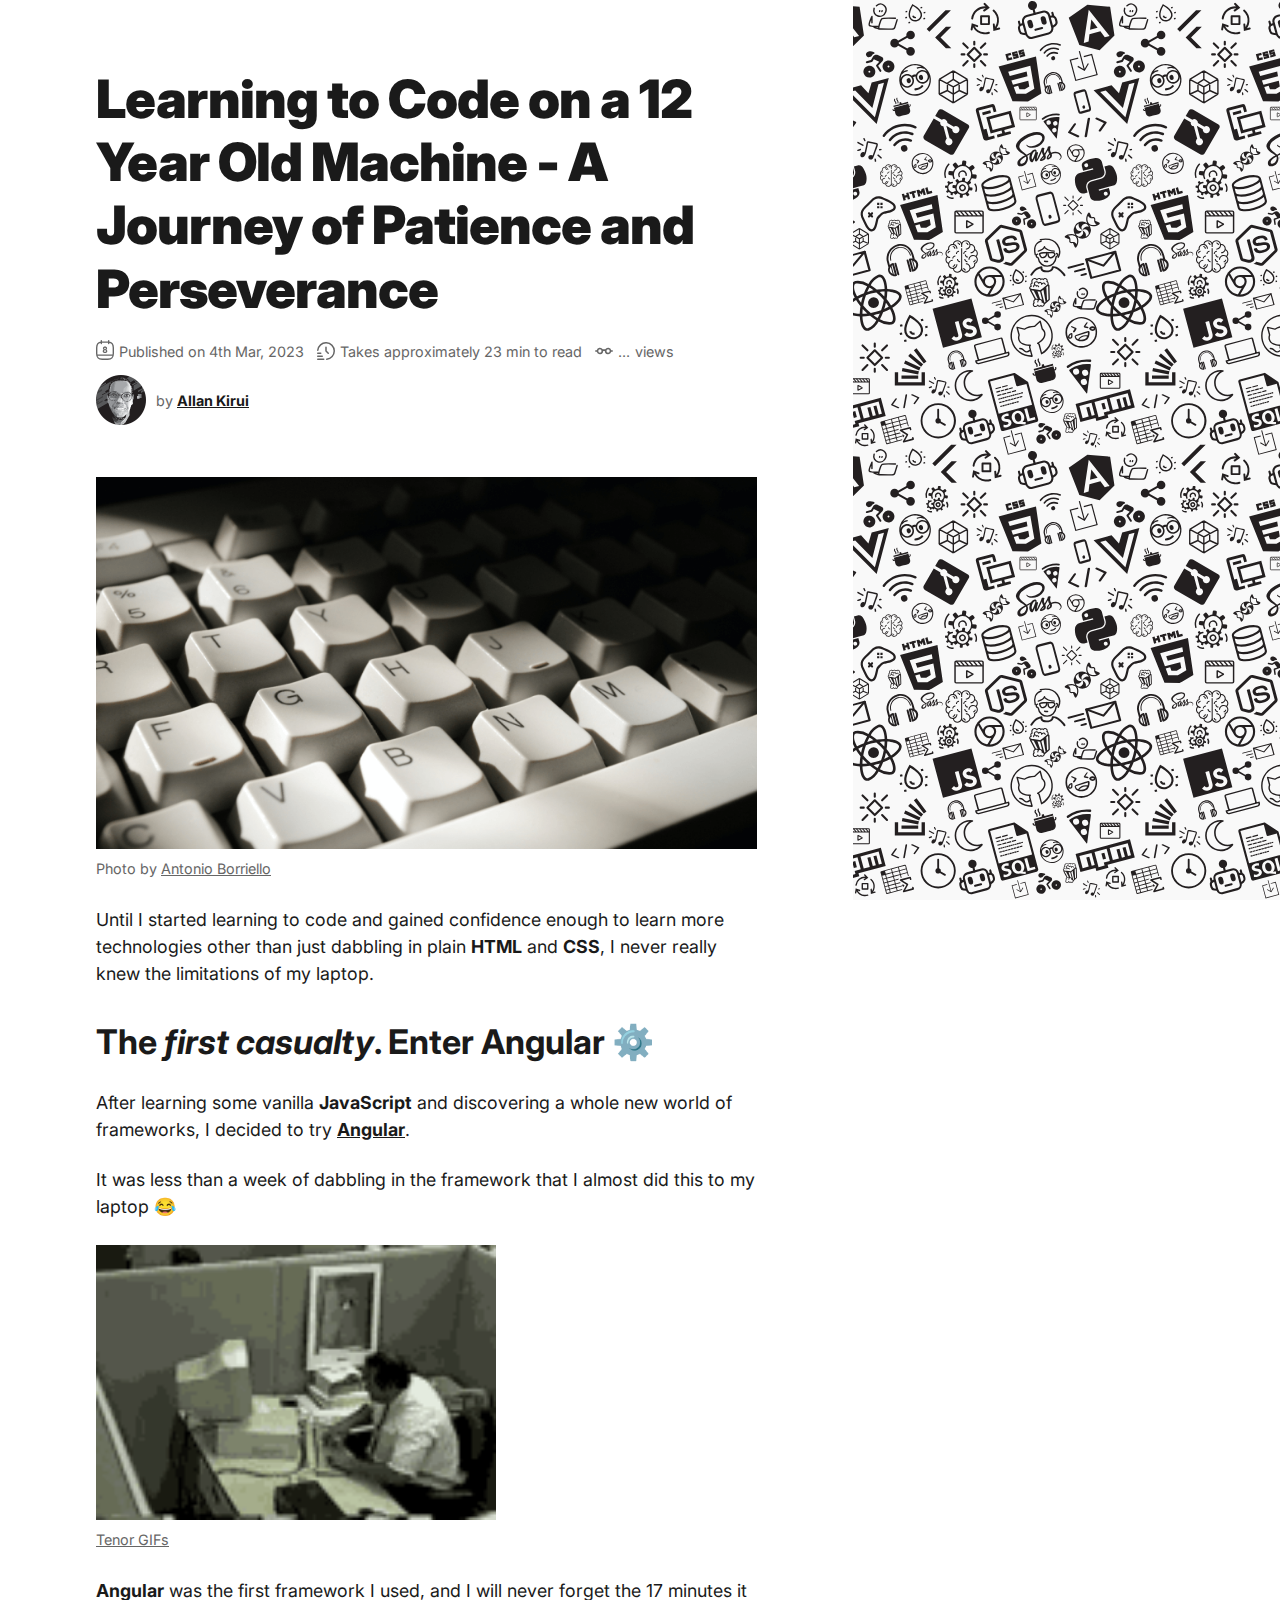
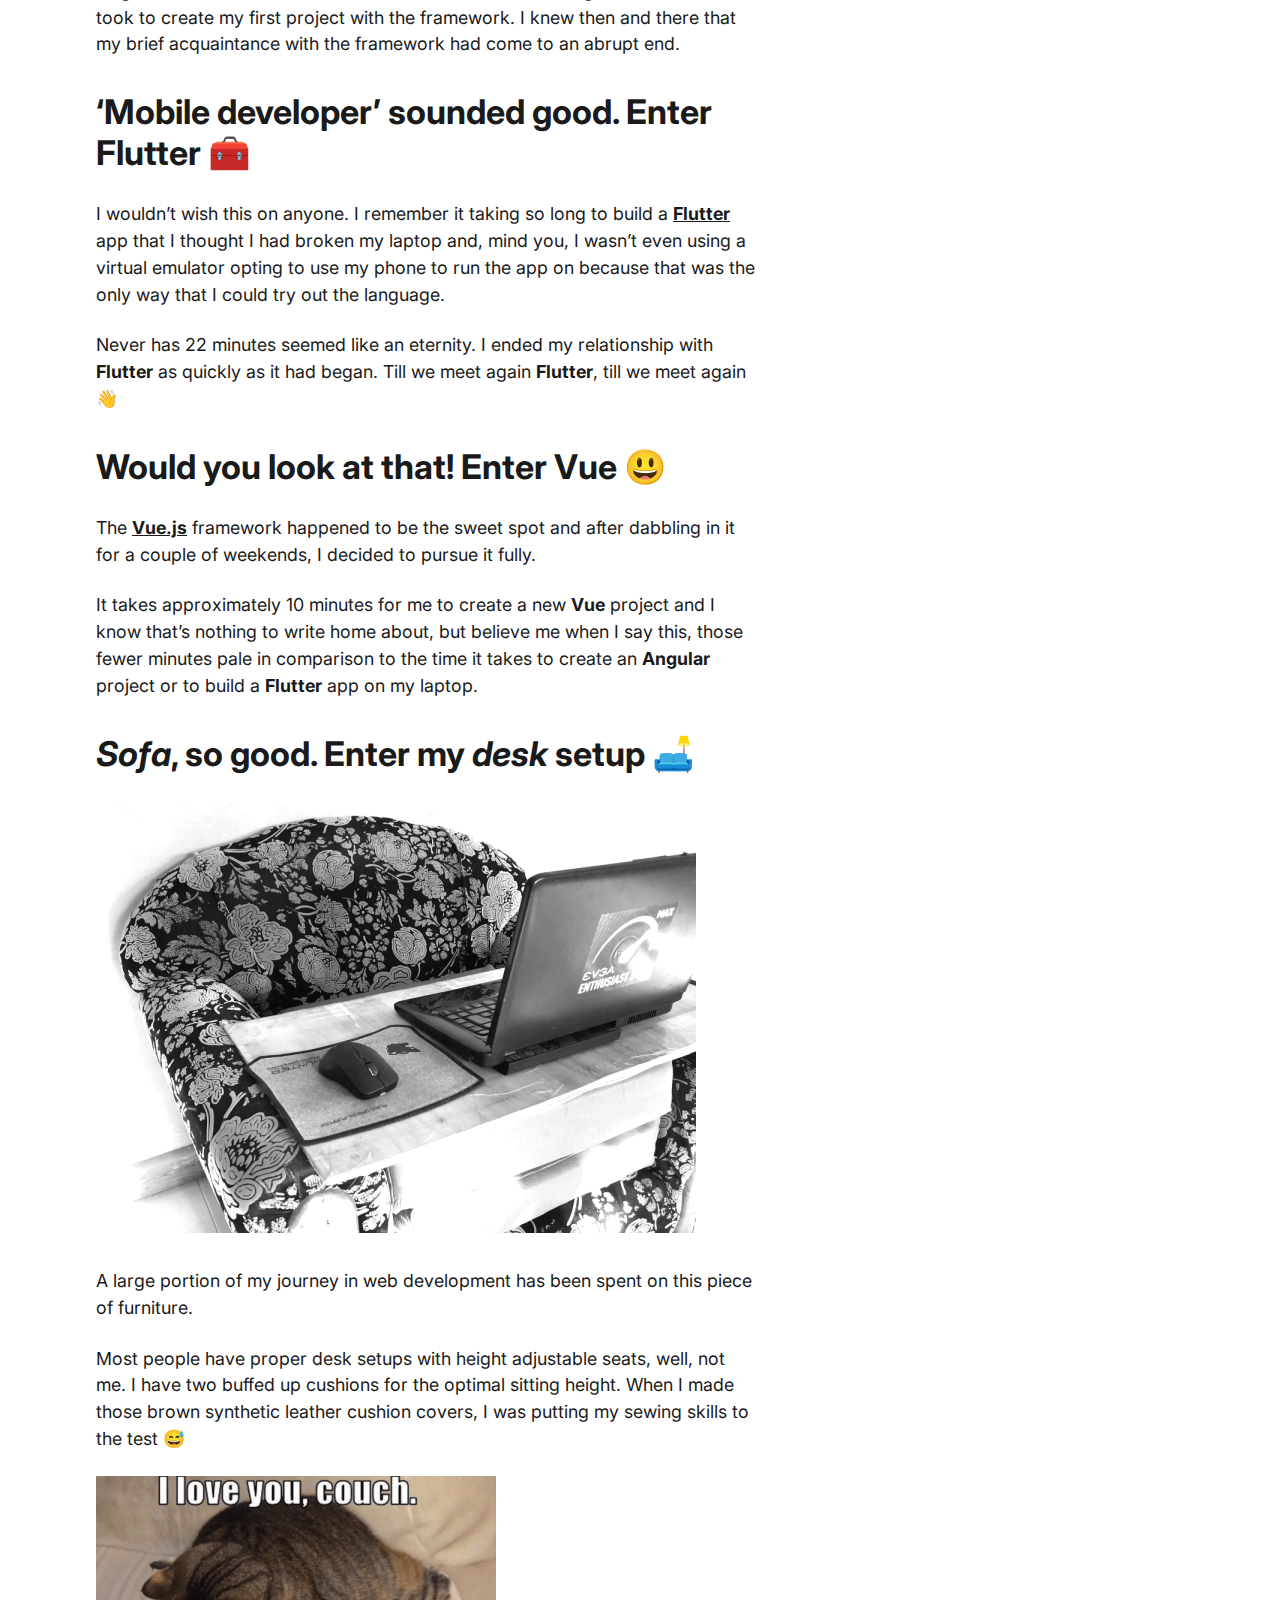
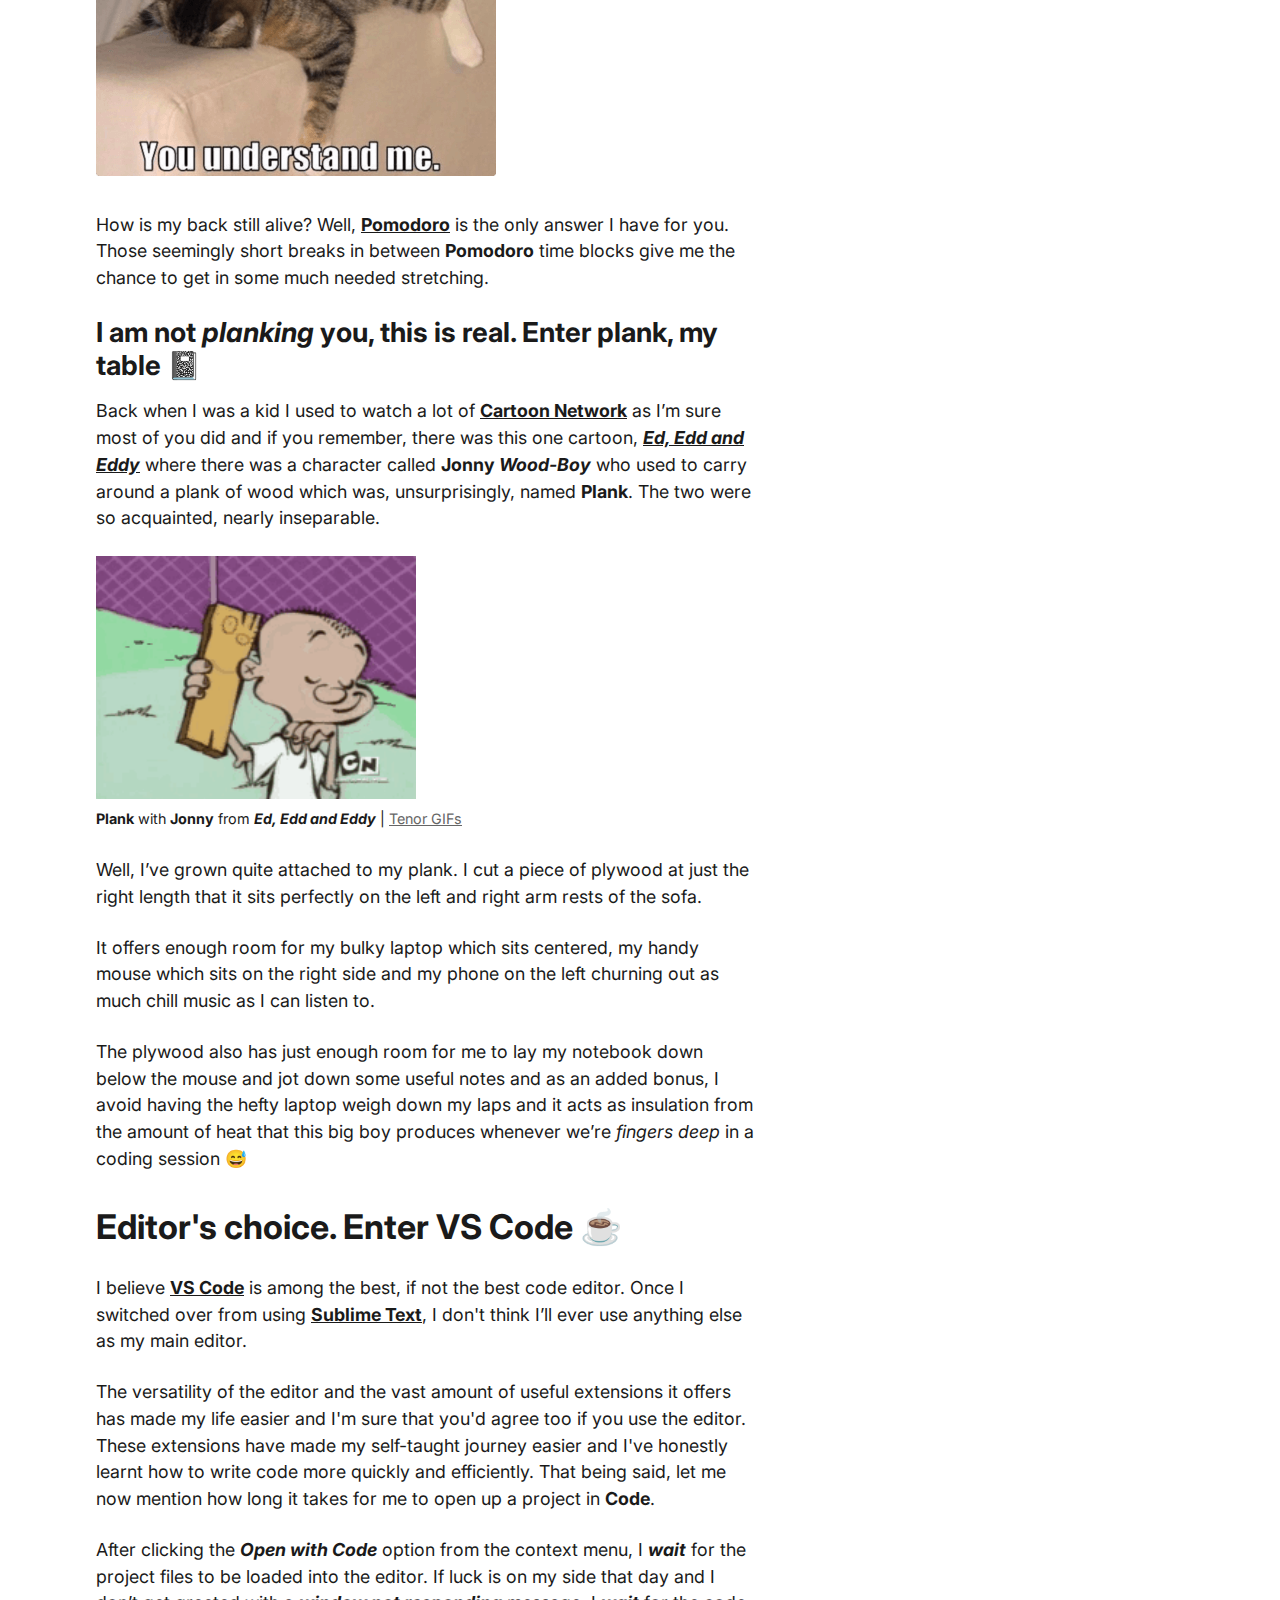
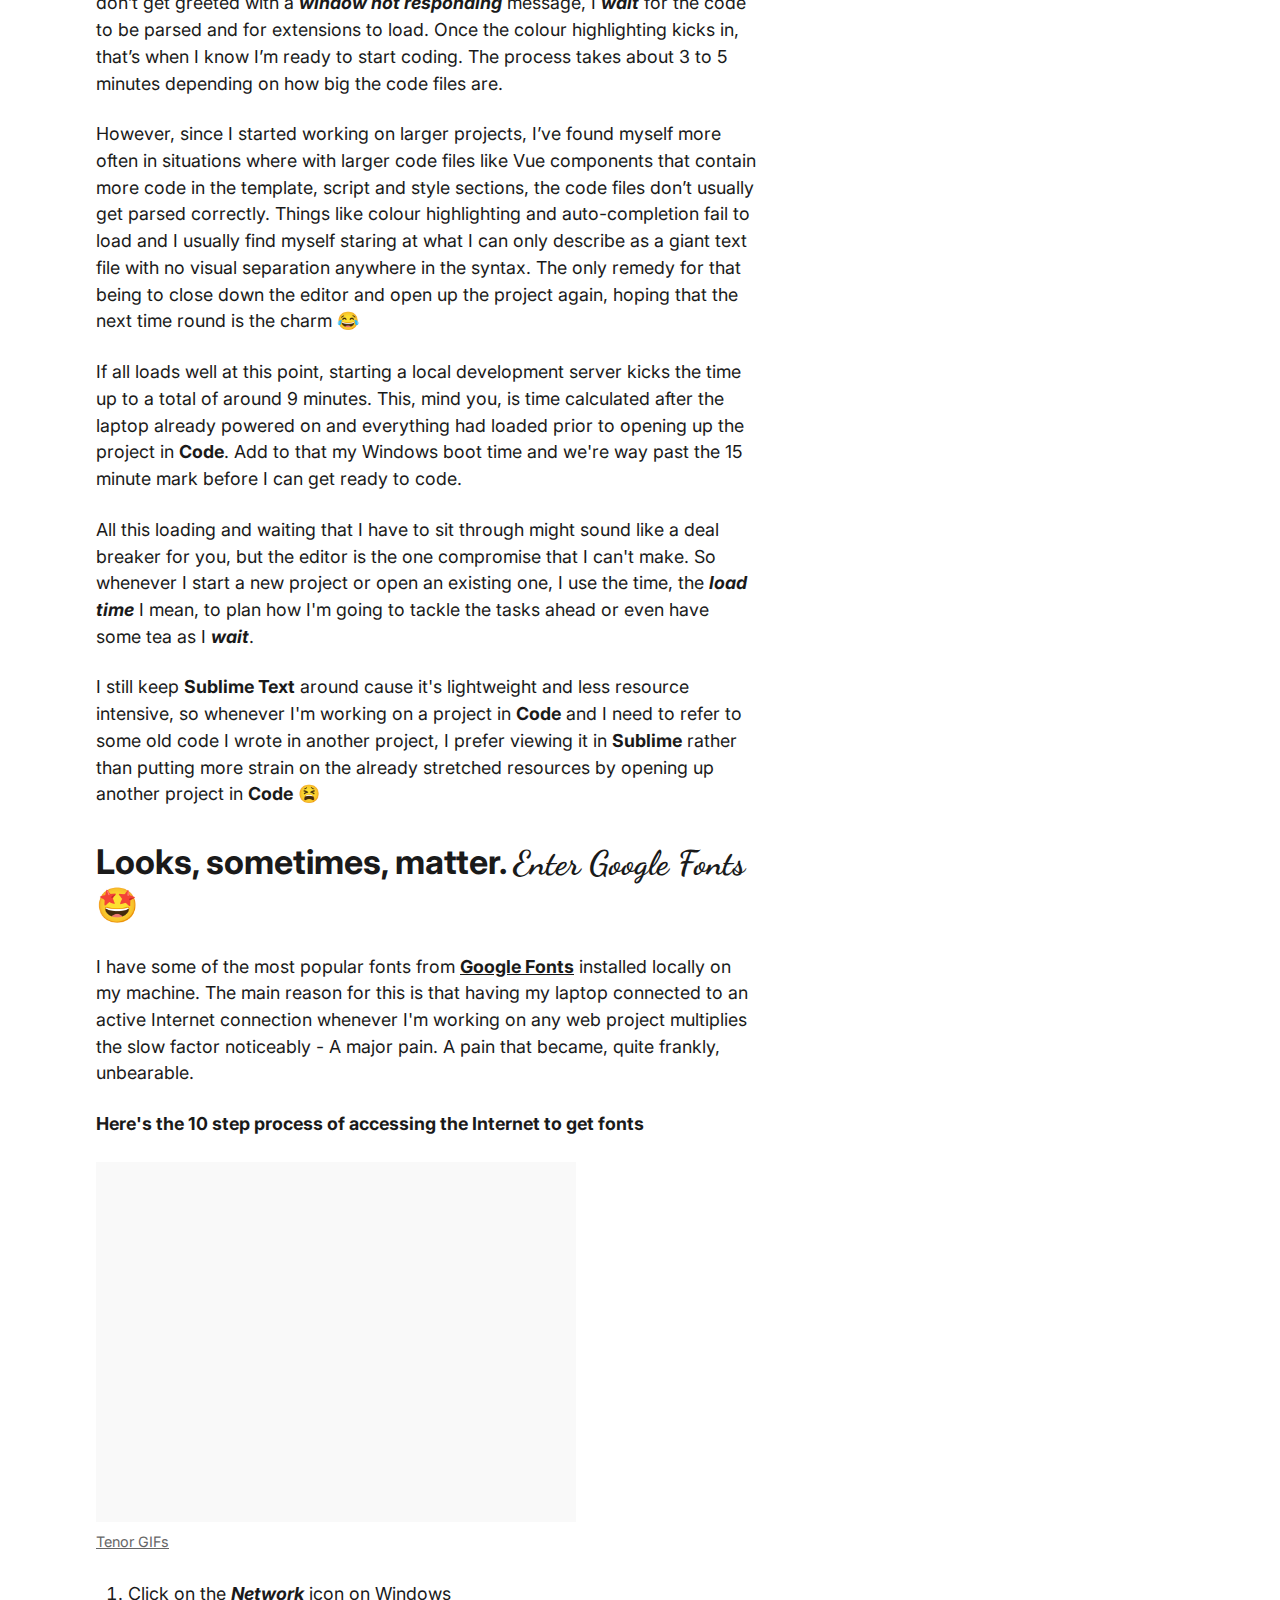
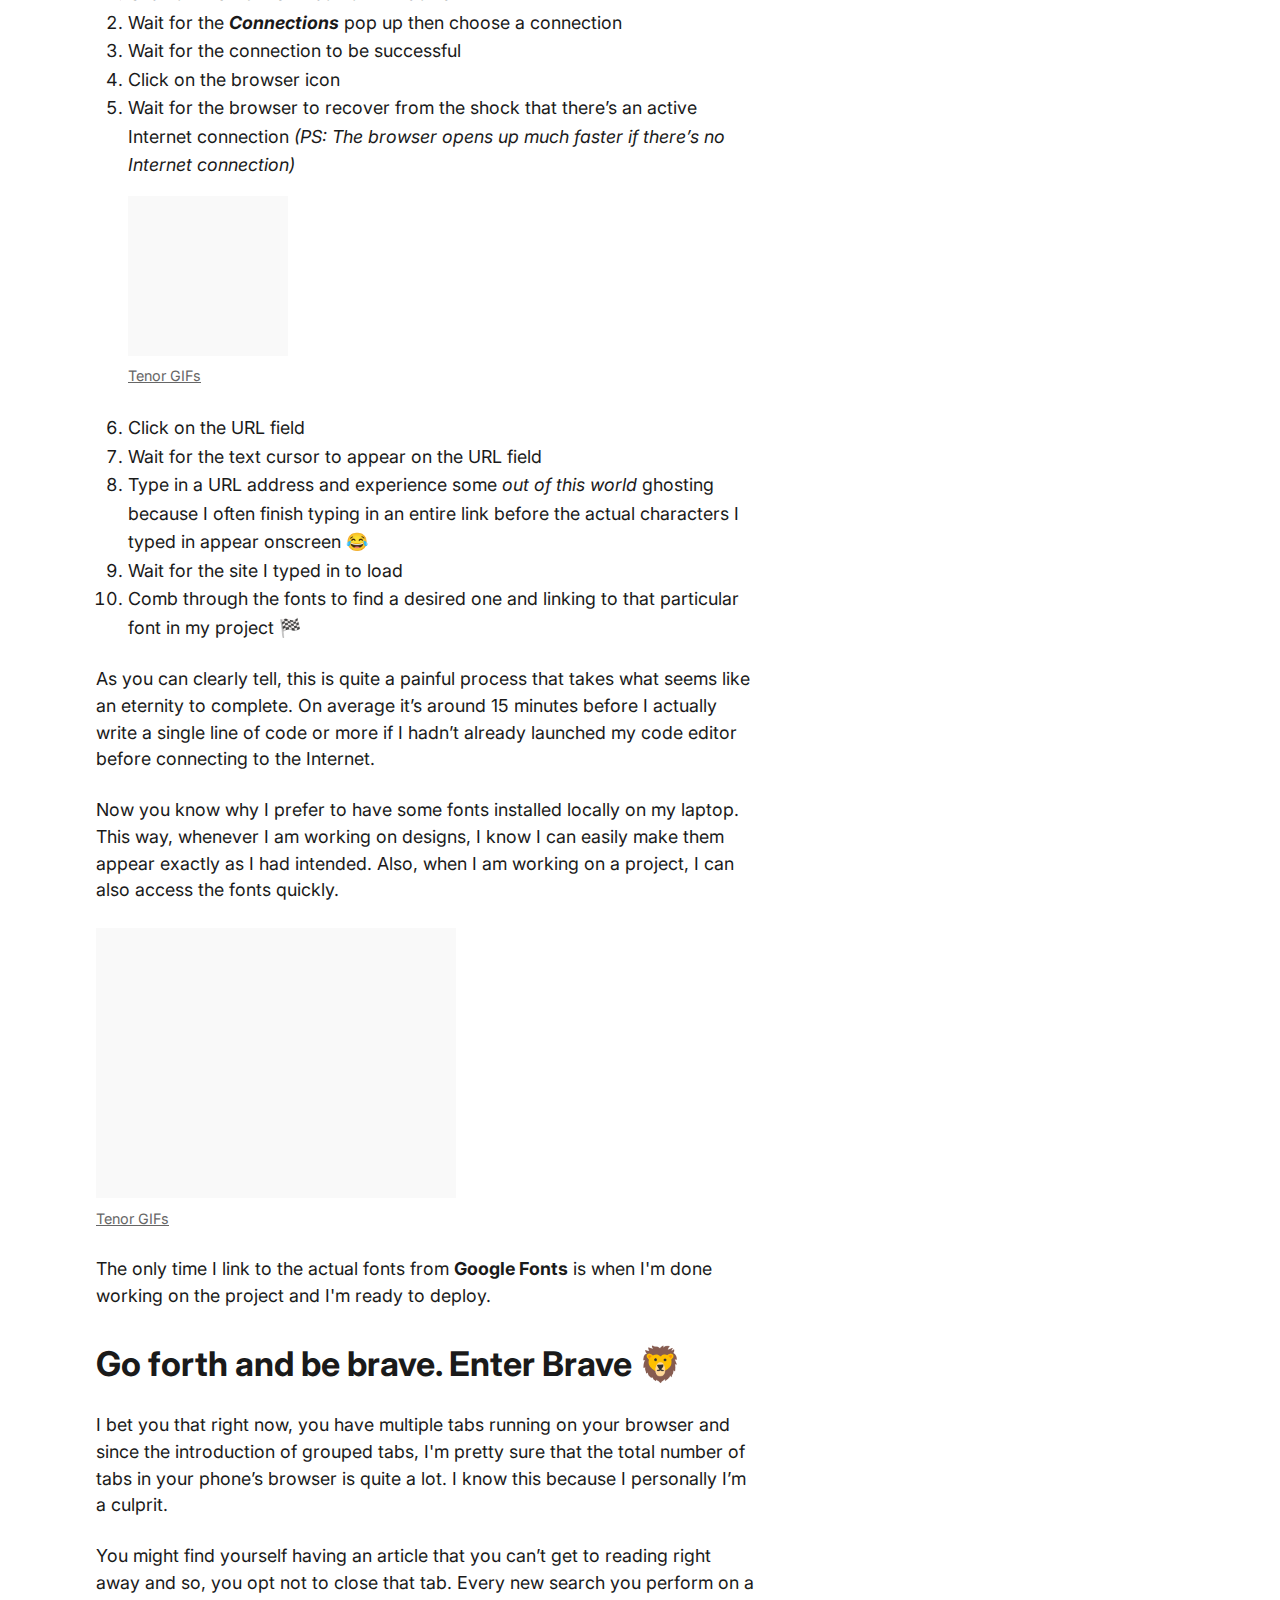
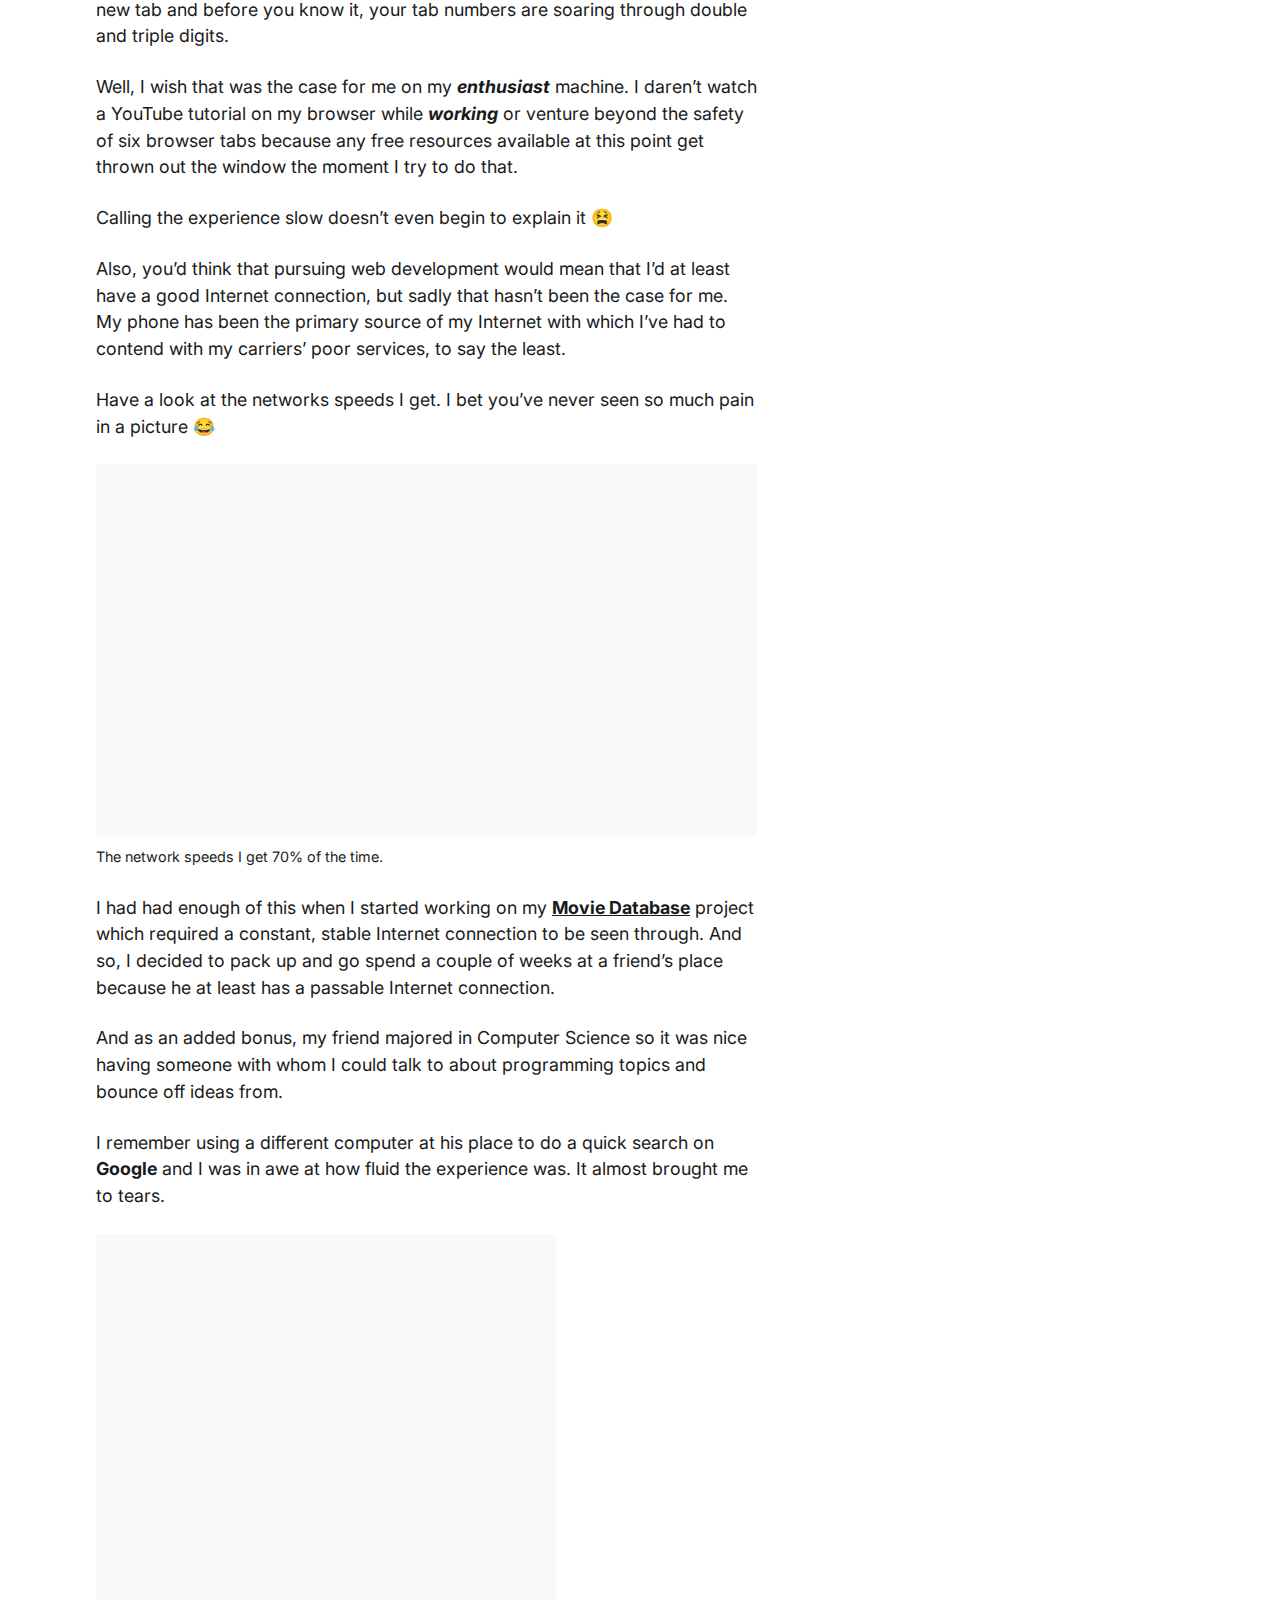
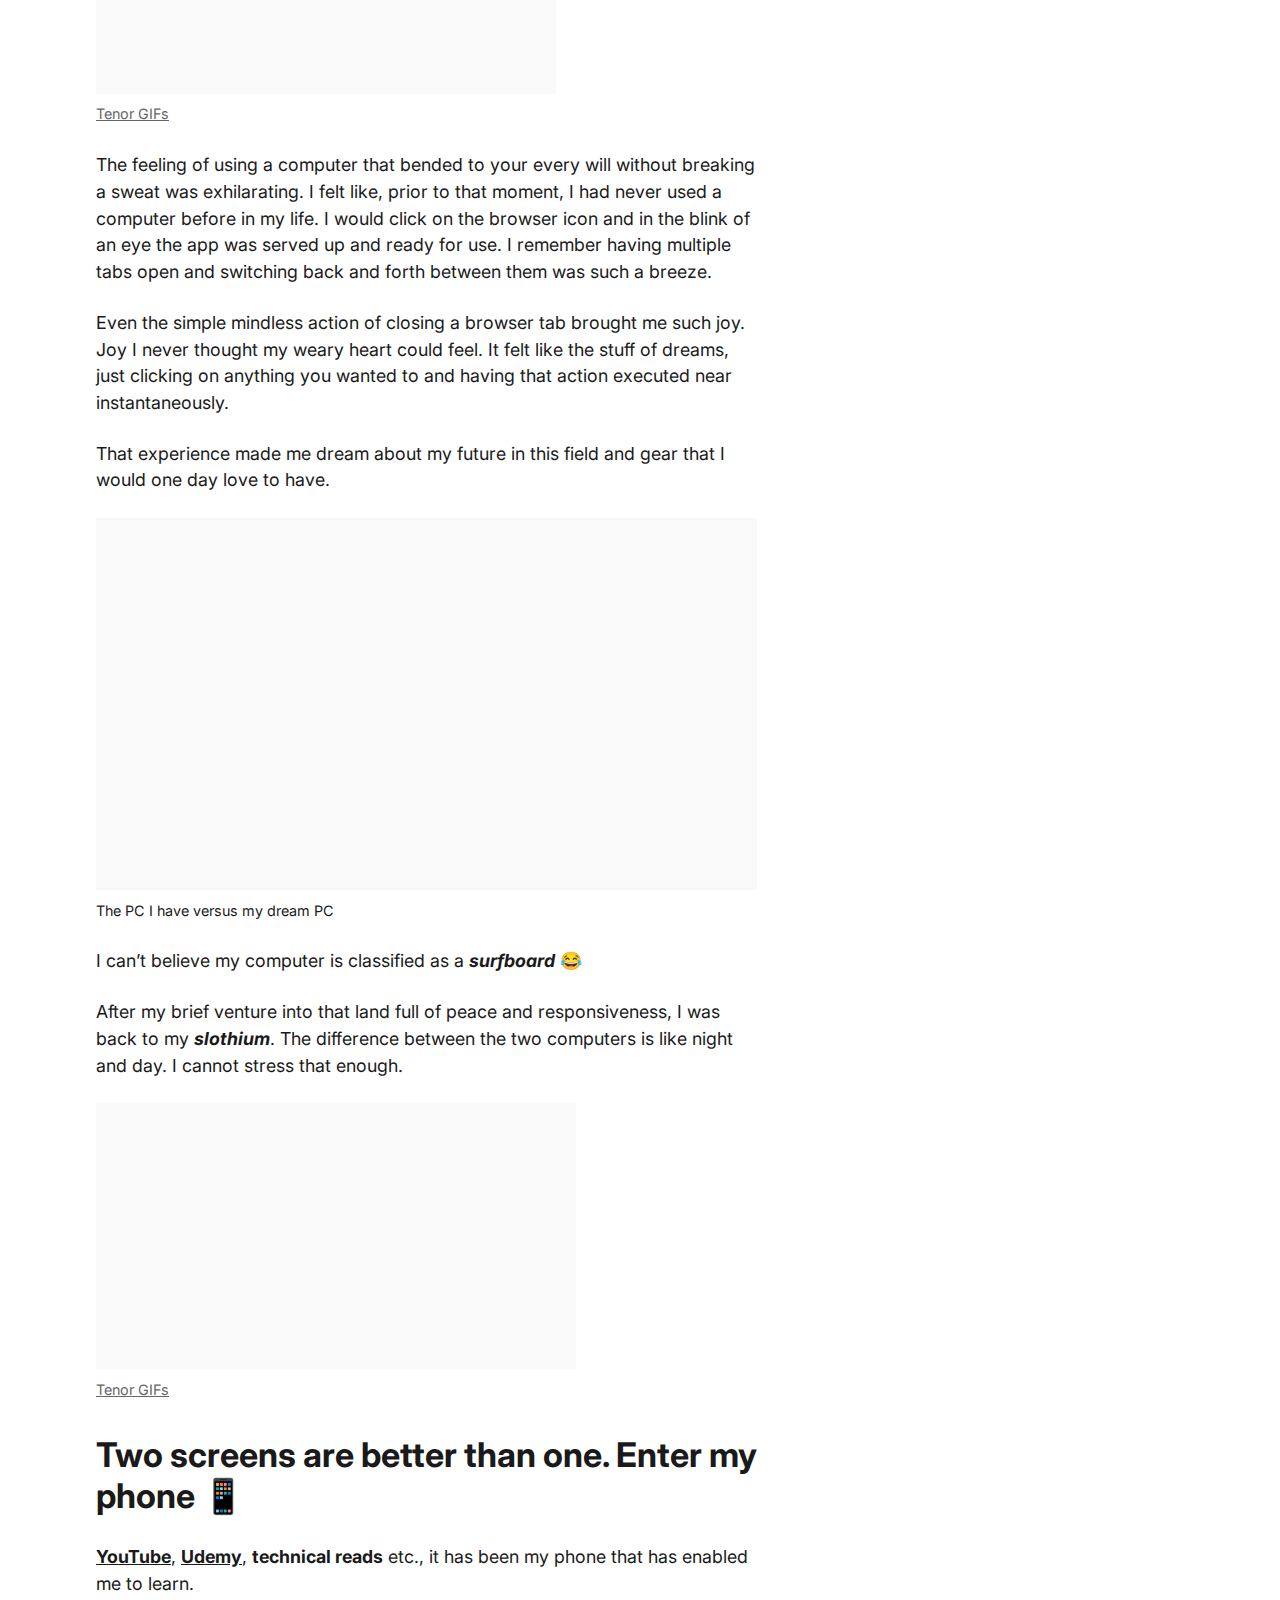
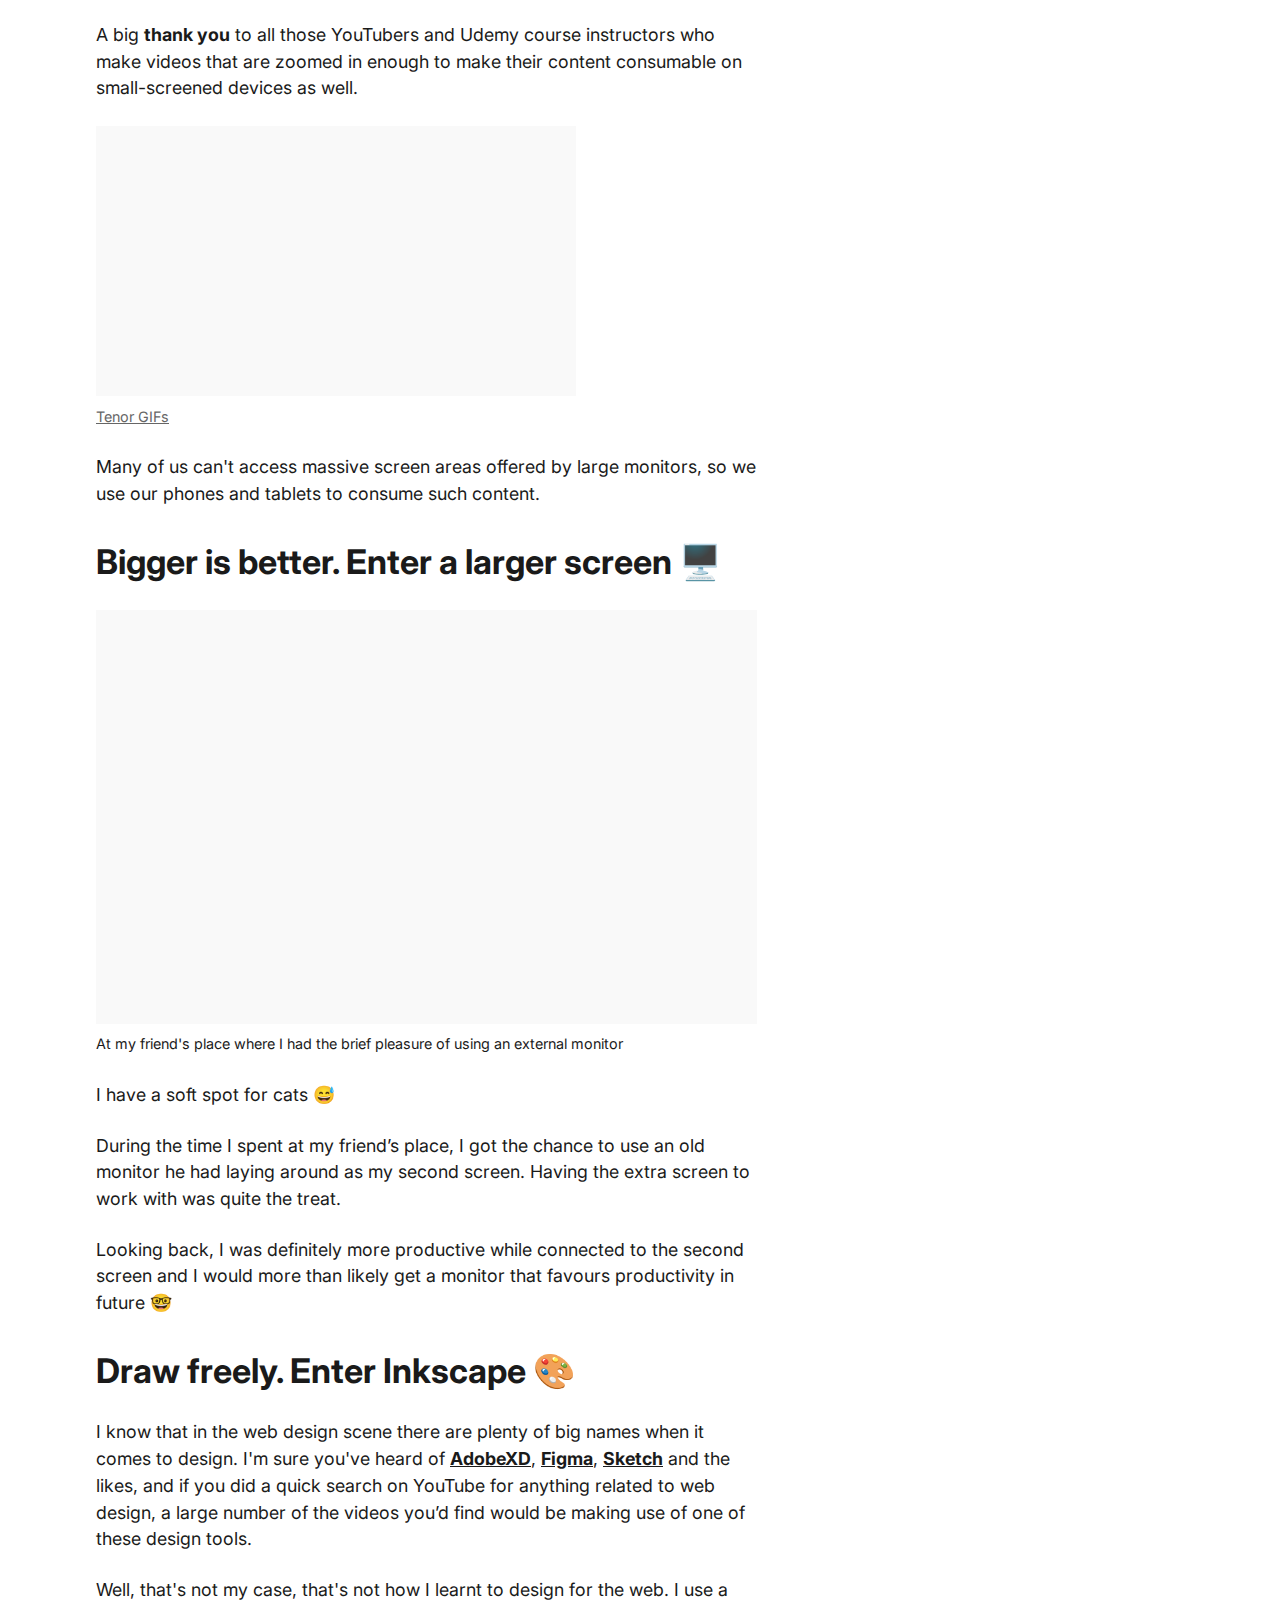
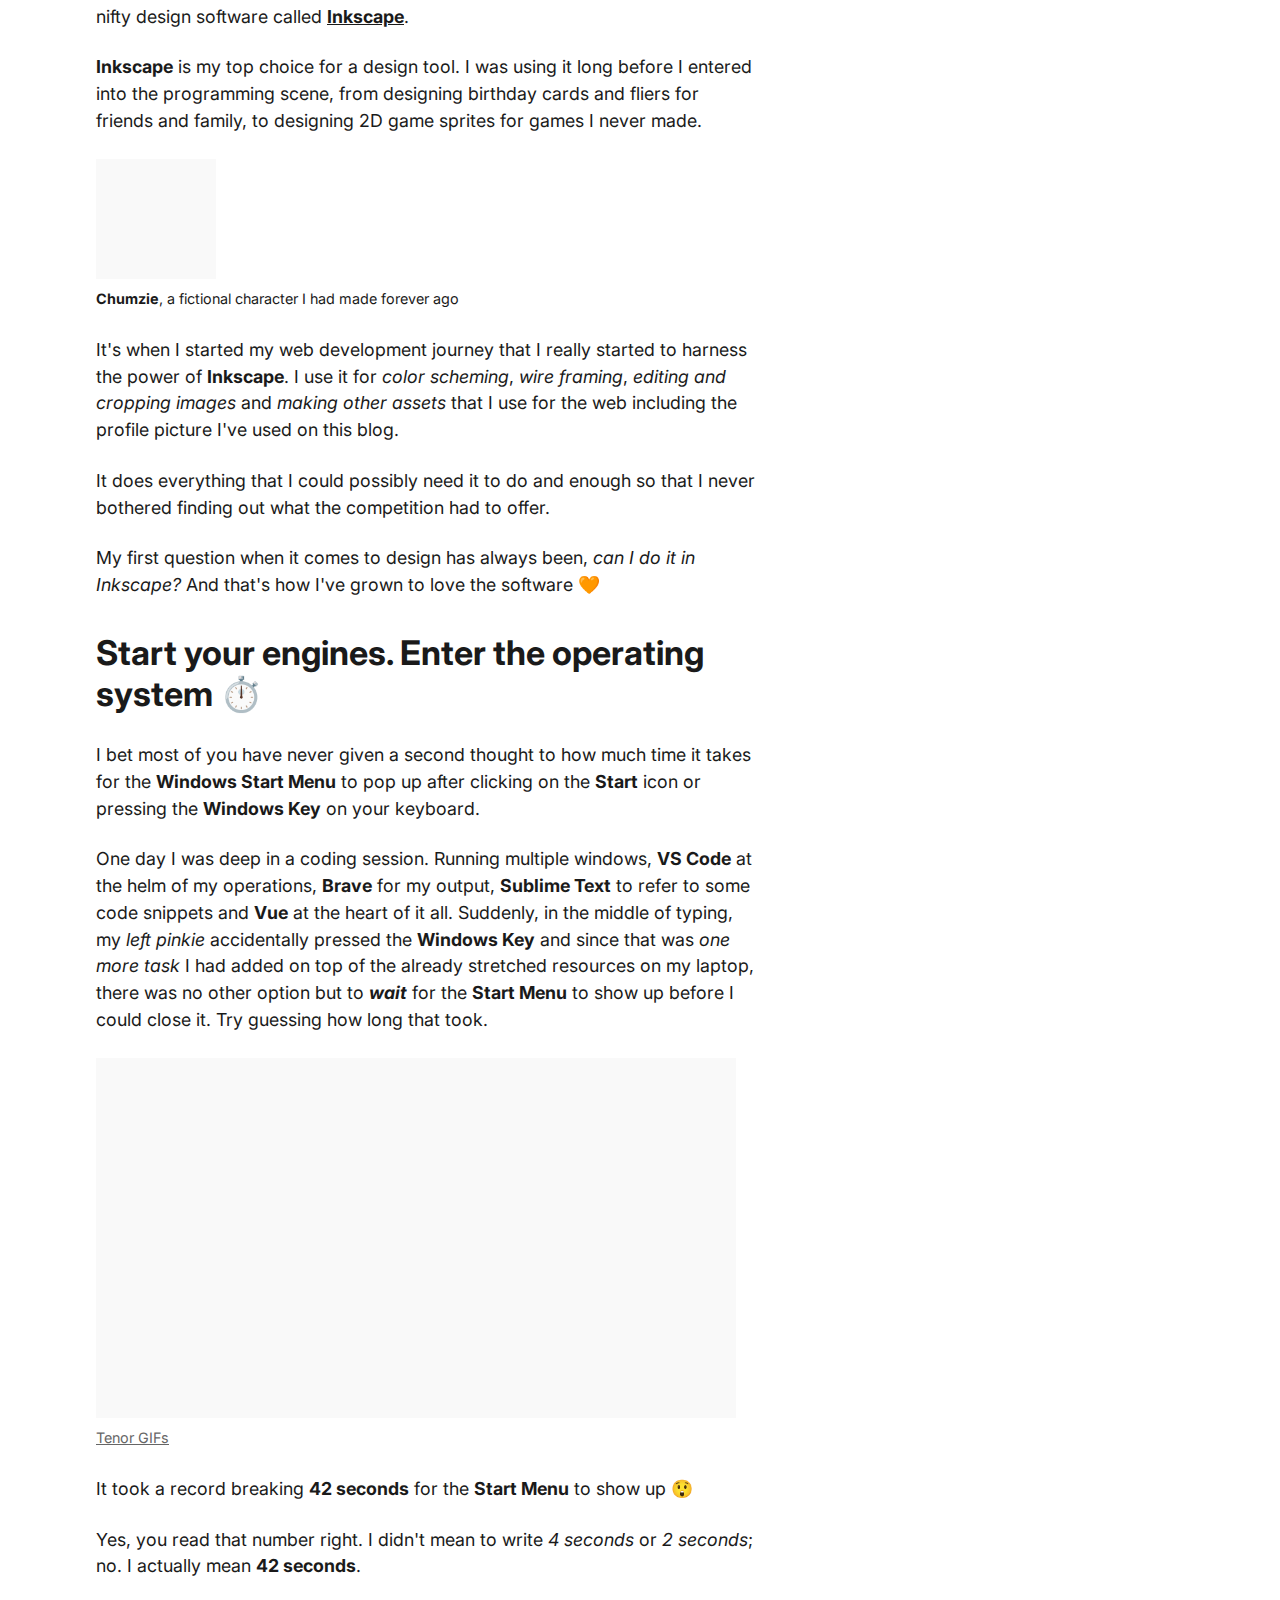
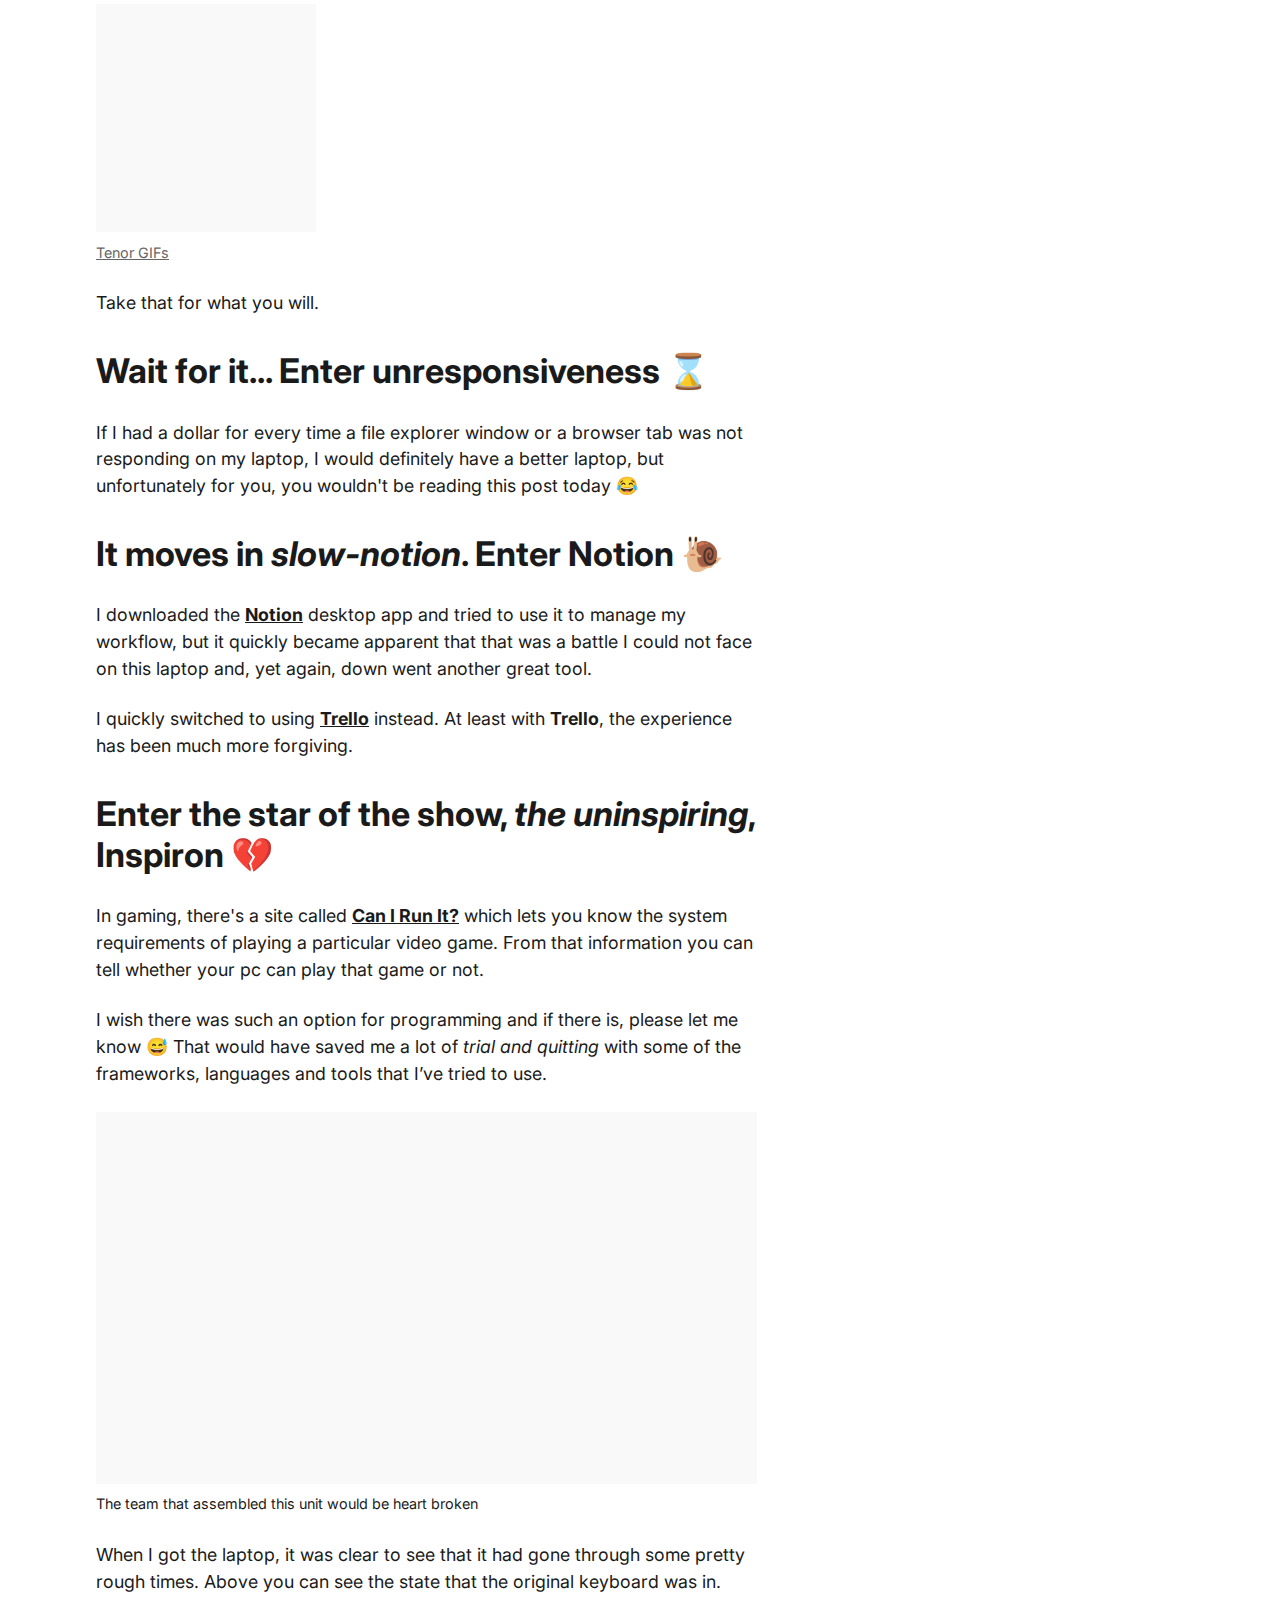
==== commit 5b669106: "Remove unused code" ====
(no text change in the page or its own stylesheets)
